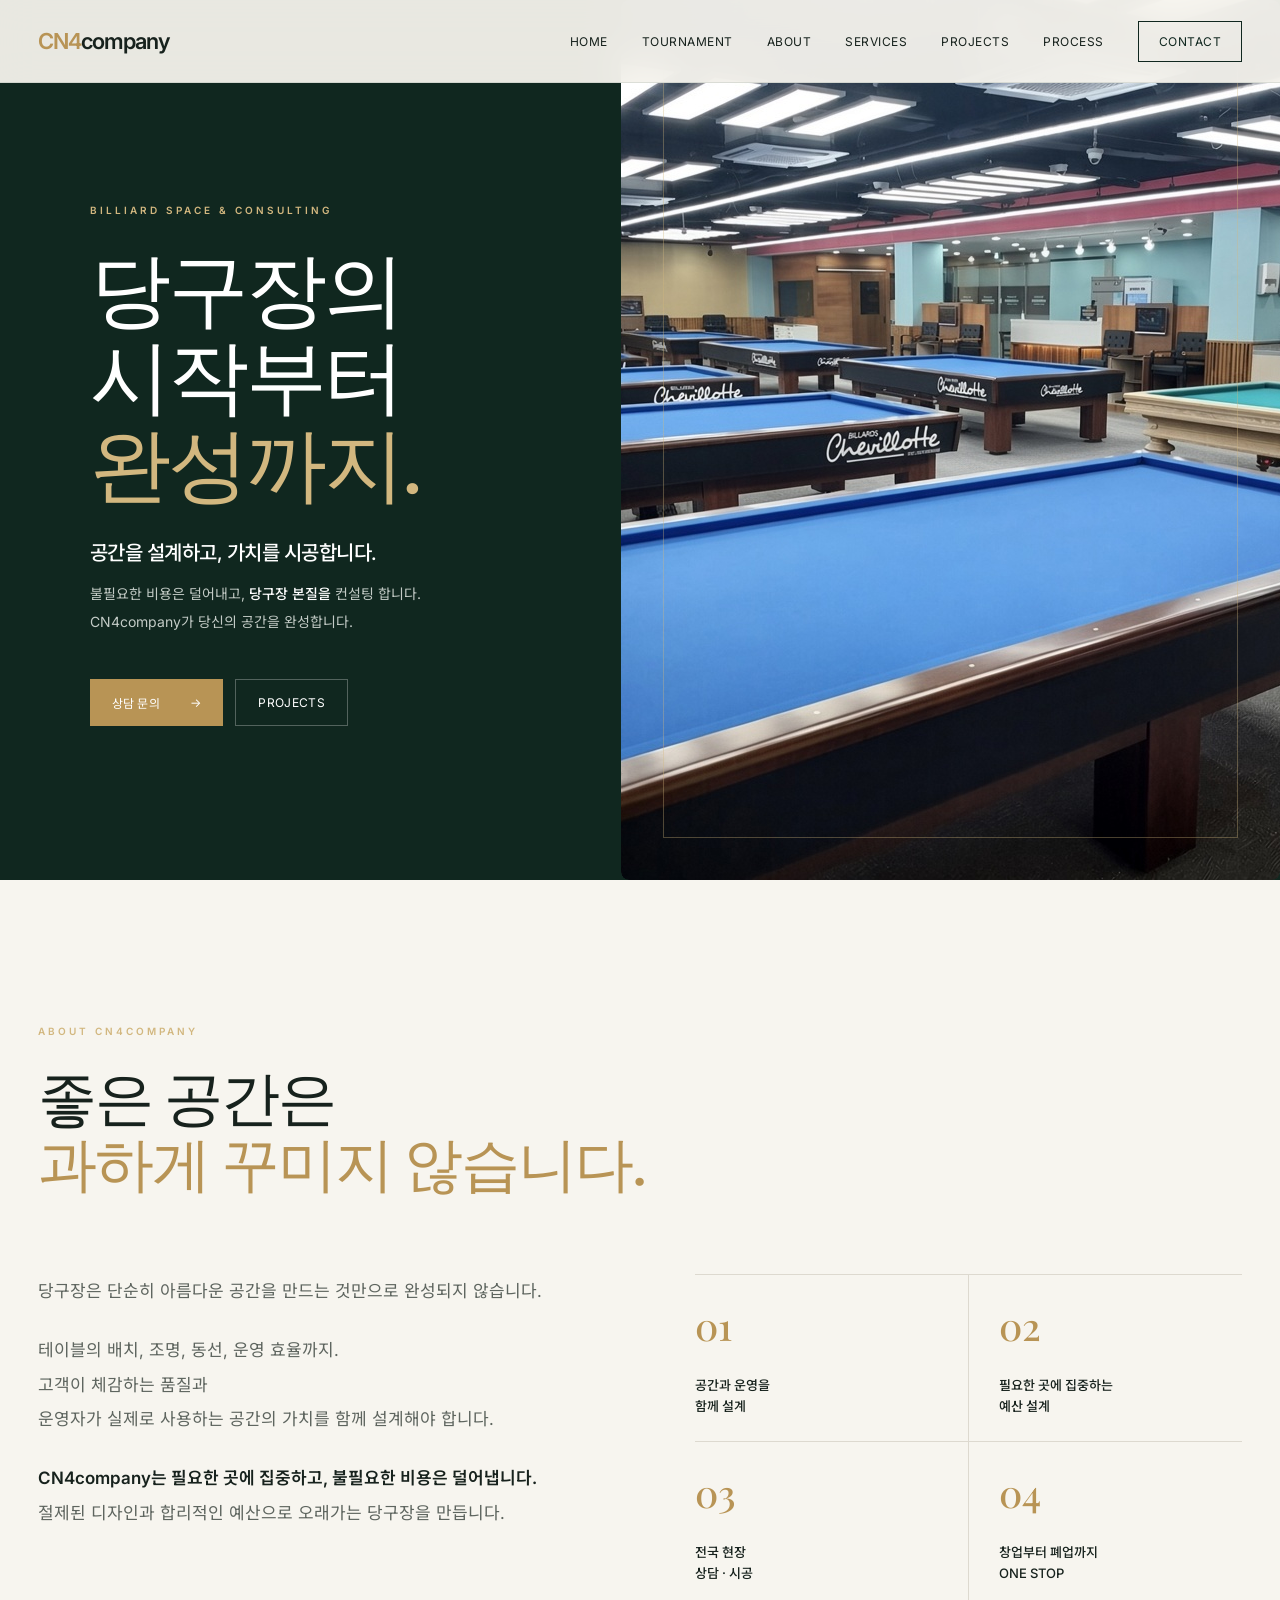
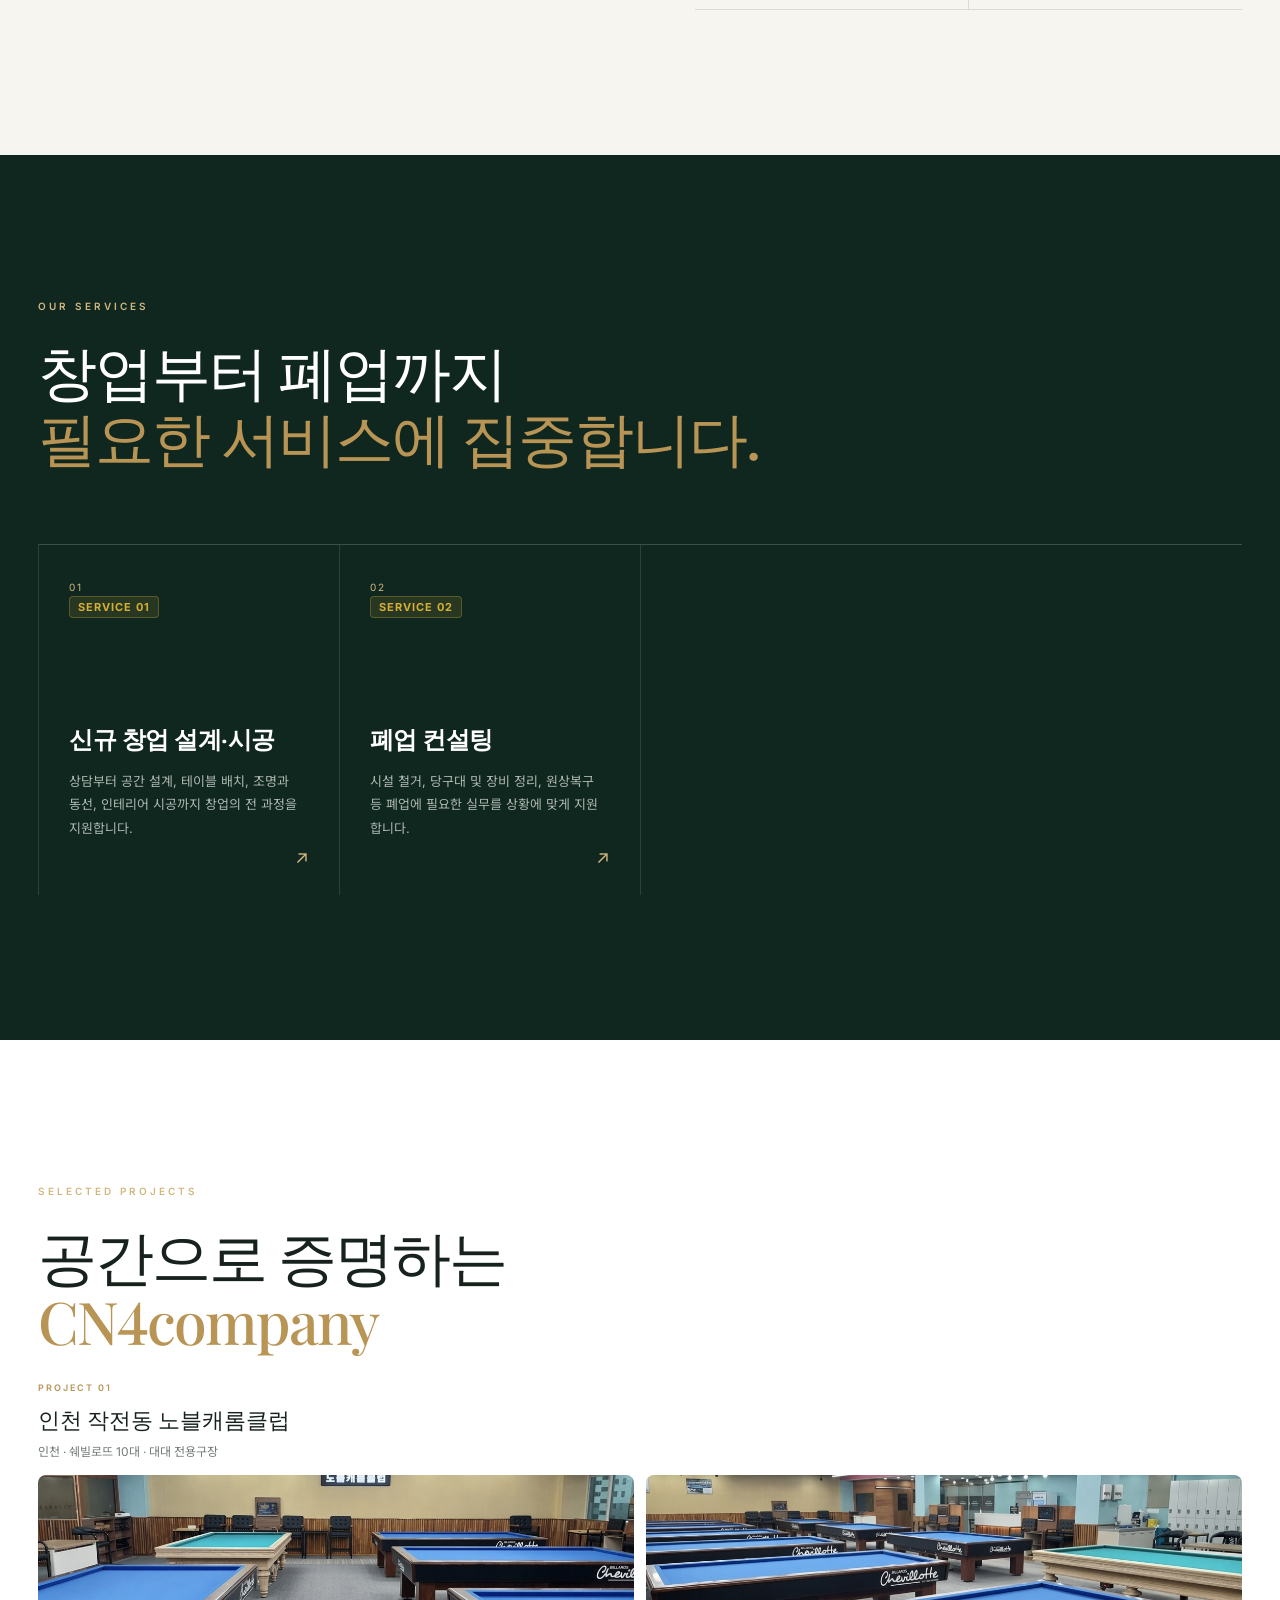
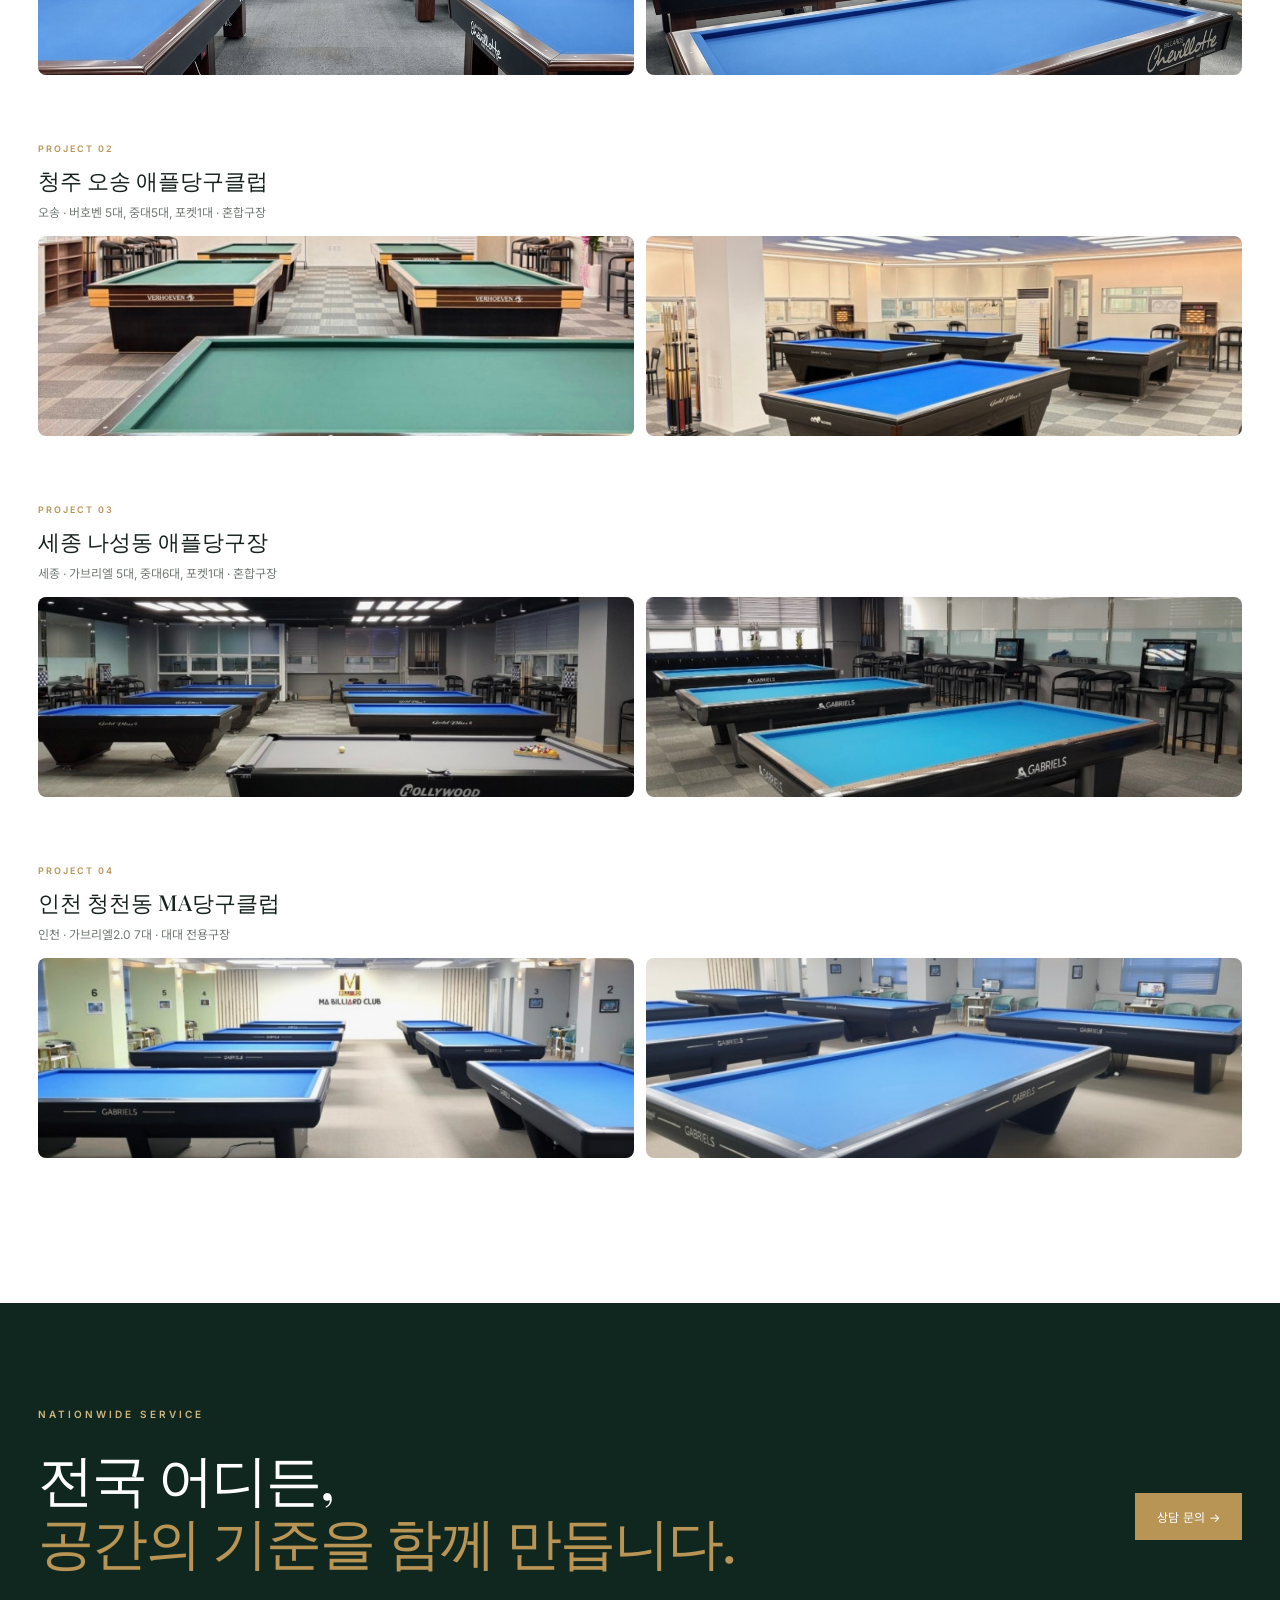
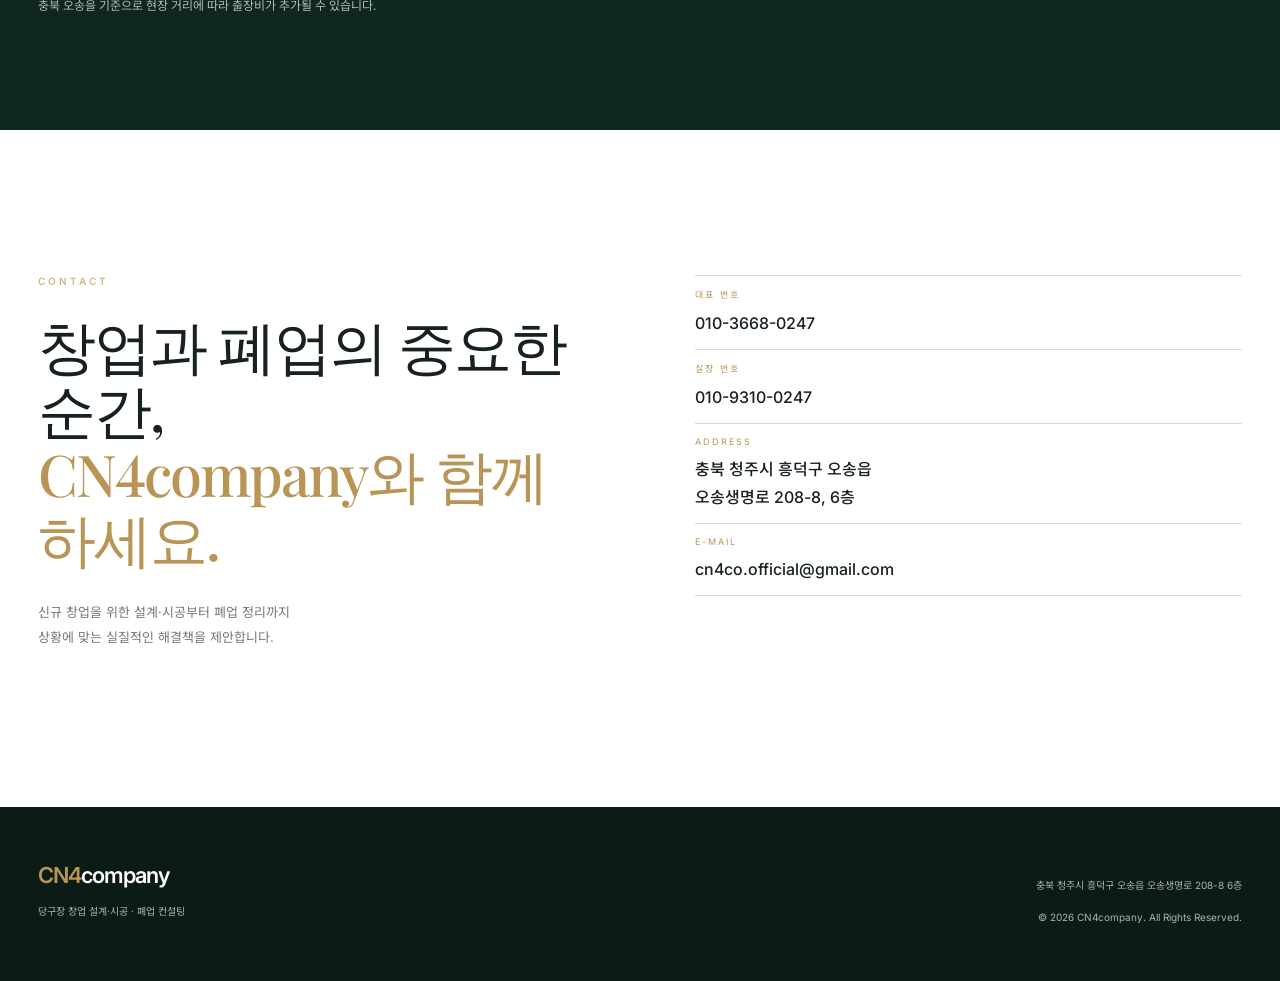
==== startup.html @ 1b679ab3 "Create startup.html" ====
<!DOCTYPE html>

<html lang="ko">
<head>
<meta charset="utf-8"/><meta content="width=device-width, initial-scale=1.0" name="viewport"/><meta content="#10271f" name="theme-color"/><title>CN4company | 당구장 창업·폐업 컨설팅</title><meta content="당구장 신규 창업 설계·시공과 폐업 정리 전문 컨설팅. CN4company의 공간 솔루션을 만나보세요." name="description"/><meta content="당구장 창업, 당구장 설계, 당구장 시공, 당구장 폐업, 당구장 인테리어, CN4company" name="keywords"/><meta content="website" property="og:type"/><meta content="CN4company | 당구장 창업·폐업 컨설팅" property="og:title"/><meta content="당구장 신규 창업 설계·시공과 폐업 지원 전문 CN4company" property="og:description"/><meta content="https://cn4company.com" property="og:url"/><link href="style.css" rel="stylesheet"/><meta content="79d1dc871df807eaf9da4f68a3aed880442866fa" name="naver-site-verification">
</meta></head><body>
<header class="header"><div class="nav-wrap"><a class="logo" href="index.html"><span>CN4</span>company</a><nav><a href="index.html">HOME</a><a href="tournament.html">TOURNAMENT</a><a href="#about">ABOUT</a><a href="#services">SERVICES</a><a href="#projects">PROJECTS</a><a href="#process">PROCESS</a><a class="nav-cta" href="#contact">CONTACT</a></nav><button aria-label="메뉴" class="menu-btn">☰</button></div></header>
<main>
<section class="hero" id="home"><div class="hero-content"><p class="eyebrow">BILLIARD SPACE &amp; CONSULTING</p><h1>당구장의<br/>시작부터<br/><strong>완성까지.</strong></h1><p class="hero-copy">공간을 설계하고, 가치를 시공합니다.</p><p class="hero-sub">불필요한 비용은 덜어내고, <b>당구장 본질을</b> 컨설팅 합니다.<br/>CN4company가 당신의 공간을 완성합니다.</p><div class="hero-actions"><a class="btn primary" href="#contact">상담 문의 <span>→</span></a><a class="btn ghost" href="#projects">PROJECTS</a></div></div><div class="hero-media"><div class="hero-media"><img alt="메인 대표 이미지" src="images/nobel2.jpg"/></div><small></small></div></section>
<section class="section about reveal-section" id="about"><div class="section-head"><p class="eyebrow">ABOUT CN4COMPANY</p><h2>좋은 공간은<br/><span>과하게 꾸미지 않습니다.</span></h2></div><div class="about-grid reveal-group"><div class="about-main"><p>당구장은 단순히 아름다운 공간을 만드는 것만으로 완성되지 않습니다.</p><p>테이블의 배치, 조명, 동선, 운영 효율까지. <br/>고객이 체감하는 품질과 <br/>운영자가 실제로 사용하는 공간의 가치를 함께 설계해야 합니다.</p><p><strong>CN4company는 필요한 곳에 집중하고, 불필요한 비용은 덜어냅니다.</strong><br/>절제된 디자인과 합리적인 예산으로 오래가는 당구장을 만듭니다.</p></div><div class="stats"><div><strong>01</strong><span>공간과 운영을<br/>함께 설계</span></div><div><strong>02</strong><span>필요한 곳에 집중하는<br/>예산 설계</span></div><div><strong>03</strong><span>전국 현장<br/>상담 · 시공</span></div><div><strong>04</strong><span>창업부터 폐업까지<br/>ONE STOP</span></div></div></div></section>
<section class="section services reveal-section" id="services"><div class="section-head"><p class="eyebrow">OUR SERVICES</p><h2>창업부터 폐업까지<br/><span>필요한 서비스에 집중합니다.</span></h2></div><div class="service-scroll-container"><div class="service-grid reveal-group"><a class="service-card reveal-item" href="#contact"><div class="card-line"></div><div class="card-head"><span class="num">01</span><span class="arrow">↗</span></div><div class="category-tag">SERVICE 01</div><h3 class="highlight-title">신규 창업 설계·시공</h3><p>상담부터 공간 설계, 테이블 배치, 조명과 동선, 인테리어 시공까지 창업의 전 과정을 지원합니다.</p></a><a class="service-card reveal-item" href="#contact"><div class="card-line"></div><div class="card-head"><span class="num">02</span><span class="arrow">↗</span></div><div class="category-tag">SERVICE 02</div><h3 class="highlight-title">폐업 컨설팅</h3><p>시설 철거, 당구대 및 장비 정리, 원상복구 등 폐업에 필요한 실무를 상황에 맞게 지원합니다.</p></a></div></div></section>
<section class="section projects reveal-section" id="projects"><div class="section-head row"><div><p class="eyebrow">SELECTED PROJECTS</p><h2>공간으로 증명하는<br/><span>CN<span class="brand-num">4</span>company</span></h2></div><p class="section-note"></p></div><div class="project-list reveal-group"><article class="project-card reveal-item"><div class="project-info"><span>PROJECT 01</span><h3>인천 작전동 노블캐롬클럽</h3><p>인천 · 쉐빌로뜨 10대 · 대대 전용구장</p></div><div class="project-gallery"><img alt="인천 작전동 노블캐롬클럽 사진 1" class="project-thumb" src="images/nobel.jpg"/><img alt="인천 작전동 노블캐롬클럽 사진 2" class="project-thumb" src="images/nobel2.jpg"/></div></article><article class="project-card reveal-item"><div class="project-info"><span>PROJECT 02</span><h3>청주 오송 애플당구클럽</h3><p>오송 · 버호벤 5대, 중대5대, 포켓1대 · 혼합구장</p></div><div class="project-gallery"><img alt="청주 오송 애플당구클럽 사진 1" class="project-thumb" src="images/apple2.jpg"/><img alt="청주 오송 애플당구클럽 사진 2" class="project-thumb" src="images/apple1.jpg"/></div></article><article class="project-card reveal-item"><div class="project-info"><span>PROJECT 03</span><h3>세종 나성동 애플당구장</h3><p>세종 · 가브리엘 5대, 중대6대, 포켓1대 · 혼합구장</p></div><div class="project-gallery"><img alt="세종 나성동 애플당구장 사진 1" class="project-thumb" src="images/apple4.jpg"/><img alt="세종 나성동 애플당구장 사진 2" class="project-thumb" src="images/apple3.jpg"/></div></article><article class="project-card reveal-item"><div class="project-info"><span>PROJECT 04</span><h3>인천 청천동 MA당구클럽</h3><p>인천 · 가브리엘2.0 7대 · 대대 전용구장</p></div><div class="project-gallery"><img alt="인천 청천동 MA당구클럽 사진 1" class="project-thumb" src="images/ma1.jpg"/><img alt="인천 청천동 MA당구클럽 사진 2" class="project-thumb" src="images/ma2.jpg"/></div></article></div></section><section class="banner reveal-section"><div><p class="eyebrow">NATIONWIDE SERVICE</p><h2>전국 어디든,<br/><span>공간의 기준을 함께 만듭니다.</span></h2><p>충북 오송을 기준으로 현장 거리에 따라 출장비가 추가될 수 있습니다.</p></div><a class="btn primary" href="#contact">상담 문의 →</a></section><section class="section contact reveal-section" id="contact"><div class="contact-copy"><p class="eyebrow">CONTACT</p><h2>창업과 폐업의 중요한 순간,<br/><span>CN4company와 함께하세요.</span></h2><p>신규 창업을 위한 설계·시공부터 폐업 정리까지<br/>상황에 맞는 실질적인 해결책을 제안합니다.</p></div><div class="contact-box"><a class="contact-item" href="tel:01036680247"><small>대표 번호</small><strong>010-3668-0247</strong></a><a class="contact-item" href="tel:01093100247"><small>실장 번호</small><strong>010-9310-0247</strong></a><div class="contact-item" onclick="copyToClipboard('충북 청주시 흥덕구 오송읍 오송생명로 208-8, 6층', '주소가 복사되었습니다.')"><small>ADDRESS</small><strong>충북 청주시 흥덕구 오송읍<br/>오송생명로 208-8, 6층</strong></div><div class="contact-item" onclick="copyToClipboard('cn4co.official@gmail.com', '이메일 주소가 복사되었습니다.')"><small>E-MAIL</small><strong>cn4co.official@gmail.com</strong></div></div><div class="copy-toast" id="copy-toast"></div></section></main>
<footer><div class="footer-inner"><div><a class="logo" href="index.html"><span>CN4</span>company</a><p>당구장 창업 설계·시공 · 폐업 컨설팅</p></div><div class="footer-right"><p>충북 청주시 흥덕구 오송읍 오송생명로 208-8 6층</p><p>© 2026 CN4company. All Rights Reserved.</p></div></div></footer>
<script src="script.js"></script>
</body>
</html>
---- style.css ----
@import url('https://fonts.googleapis.com/css2?family=Inter:wght@400;500;600&family=Noto+Sans+KR:wght@400;500;600;700&family=Playfair+Display:wght@500;600&display=swap');
:root{--green:#10271f;--green2:#18352b;--gold:#b89455;--gold2:#d2b77f;--cream:#f7f5ef;--white:#fff;--ink:#17221d;--muted:#737a75;--line:#ddd9cf}
*{box-sizing:border-box}html{scroll-behavior:smooth}body{margin:0;background:var(--cream);color:var(--ink);font-family:Inter,'Noto Sans KR',sans-serif;font-weight:400}a{text-decoration:none;color:inherit}.header{position:fixed;top:0;left:0;right:0;z-index:20;background:rgba(247,245,239,.94);backdrop-filter:blur(18px);border-bottom:1px solid rgba(16,39,31,.1)}.nav-wrap{max-width:1320px;margin:auto;height:82px;padding:0 38px;display:flex;align-items:center;justify-content:space-between}.logo{font-size:22px;font-weight:600;letter-spacing:-1px}.logo span{color:var(--gold)}nav{display:flex;align-items:center;gap:34px;font-size:12px;letter-spacing:.5px}nav a{transition:.25s}nav a:hover{color:var(--gold)}.nav-cta{border:1px solid var(--green);padding:12px 20px!important;color:var(--green)}.menu-btn{display:none;background:none;border:0;font-size:23px;color:var(--green)}
.hero{min-height:880px;background:var(--green);color:#fff;display:grid;grid-template-columns:1fr 1.06fr;overflow:hidden}.hero-content{order:1;display:flex;flex-direction:column;justify-content:center;padding:150px 7vw 100px}.eyebrow{font-size:10px;letter-spacing:3px;font-weight:600;color:var(--gold2);margin:0 0 25px}.hero h1{font-family:'Playfair Display',serif;font-weight:500;font-size:clamp(55px,6.3vw,94px);line-height:1.08;letter-spacing:-3px;margin:0}.hero h1 strong{color:var(--gold2);font-weight:500}.hero-copy{font-size:20px;margin:34px 0 14px;font-weight:500;letter-spacing:-.5px}.hero-sub{font-size:14px;line-height:2;color:#c3cbc6;margin:0}.hero-sub b{color:#fff;font-weight:500}.hero-actions{display:flex;gap:12px;margin-top:43px}.btn{display:inline-flex;align-items:center;justify-content:center;gap:30px;padding:15px 22px;font-size:12px;letter-spacing:.3px;transition:.25s}.btn.primary{background:var(--gold);color:#fff}.btn.primary:hover{background:var(--gold2);transform:translateY(-2px)}.btn.ghost{border:1px solid rgba(255,255,255,.28);color:#fff}.btn.ghost:hover{border-color:var(--gold2);color:var(--gold2)}.hero-media{order:2;min-height:880px;background:var(--green2);display:flex;align-items:center;justify-content:center;position:relative}.hero-media:after{content:'';position:absolute;inset:42px;border:1px solid rgba(210,183,127,.35)}.media-placeholder{width:100%;height:100%;display:flex;flex-direction:column;align-items:center;justify-content:center;color:#9eaaA3;letter-spacing:4px;position:relative;z-index:1}.media-placeholder span{font-size:11px}.media-placeholder small{margin-top:13px;letter-spacing:0;font-size:11px;color:#79857e}
.section{max-width:1320px;margin:auto;padding:145px 38px}.section-head h2{font-family:'Playfair Display',serif;font-weight:500;font-size:clamp(40px,4.6vw,68px);line-height:1.12;letter-spacing:-2px;margin:0}.section-head h2 span,.contact h2 span,.banner h2 span{color:var(--gold)}.about{background:var(--cream)}.about-grid{display:grid;grid-template-columns:1fr 1fr;gap:110px;margin-top:80px}.about-main{font-size:17px;line-height:2.05;color:#5e655f;max-width:620px}.about-main p{margin:0 0 24px}.about-main strong{color:var(--ink);font-weight:600}.stats{display:grid;grid-template-columns:1fr 1fr;border-top:1px solid var(--line)}.stats div{min-height:160px;padding:25px 25px 25px 0;border-bottom:1px solid var(--line)}.stats div:nth-child(odd){border-right:1px solid var(--line);padding-right:30px}.stats div:nth-child(even){padding-left:30px}.stats strong{font-family:'Playfair Display',serif;font-size:38px;font-weight:500;color:var(--gold)}.stats span{display:block;margin-top:24px;font-size:13px;line-height:1.6;font-weight:500}
.services{max-width:none;background:var(--green);color:#fff;padding-left:max(38px,calc((100vw - 1244px)/2));padding-right:max(38px,calc((100vw - 1244px)/2))}.services .section-head h2{color:#fff}.service-grid{display:grid;grid-template-columns:repeat(4,1fr);margin-top:75px;border-top:1px solid rgba(255,255,255,.18);border-left:1px solid rgba(255,255,255,.12)}.service-card{min-height:350px;background:var(--green);padding:30px;border-right:1px solid rgba(255,255,255,.12);position:relative;transition:.3s}.service-card:hover{background:var(--green2)}.service-card.featured{background:var(--gold)}.service-card.featured:hover{background:var(--gold2)}.service-card .num{font-size:10px;letter-spacing:2px;color:var(--gold2)}.featured .num{color:#fff}.service-card h3{font-family:'Playfair Display',serif;font-size:27px;font-weight:500;margin:92px 0 18px;letter-spacing:-.5px}.service-card p{color:#adb8b1;line-height:1.8;font-size:13px;max-width:230px}.featured p{color:#fff}.arrow{position:absolute;bottom:28px;right:30px;font-size:18px;color:var(--gold2)}.featured .arrow{color:#fff}
.projects{background:#fff}.row{display:flex;justify-content:space-between;align-items:flex-end}.section-note{color:var(--muted);line-height:1.8;font-size:12px;text-align:right}.project-grid{display:grid;grid-template-columns:repeat(2,1fr);gap:70px 28px;margin-top:70px}.project:nth-child(1){grid-column:span 2}.project-img{height:390px;background:#e9e6de;display:flex;align-items:center;justify-content:center;color:#9b9c96;overflow:hidden}.project:nth-child(1) .project-img{height:590px}.placeholder{position:relative}.placeholder:after{content:'';position:absolute;inset:24px;border:1px solid rgba(16,39,31,.15)}.placeholder span{font-size:10px;letter-spacing:3px;z-index:1}.project-info{padding-top:21px}.project-info>span{font-size:9px;letter-spacing:2px;color:var(--gold);font-weight:600}.project-info h3{margin:9px 0 6px;font-family:'Playfair Display',serif;font-weight:500;font-size:22px}.project-info p{margin:0;color:var(--muted);font-size:12px}
.process{max-width:none;background:var(--cream);padding-left:max(38px,calc((100vw - 1244px)/2));padding-right:max(38px,calc((100vw - 1244px)/2))}.process-list{display:grid;grid-template-columns:repeat(5,1fr);margin-top:75px;border-top:1px solid var(--line)}.process-list div{padding:28px 22px 20px 0;border-right:1px solid var(--line);min-height:205px}.process-list div:not(:first-child){padding-left:22px}.process-list div:last-child{border-right:0}.process-list b{color:var(--gold);font-size:10px;letter-spacing:2px}.process-list h3{font-family:'Playfair Display',serif;font-weight:500;font-size:23px;margin:50px 0 10px}.process-list p{color:var(--muted);font-size:12px;line-height:1.7;margin:0}
.banner{background:var(--green);color:#fff;padding:105px max(38px,calc((100vw - 1244px)/2));display:flex;align-items:center;justify-content:space-between;gap:50px}.banner h2{font-family:'Playfair Display',serif;font-weight:500;font-size:clamp(38px,4.4vw,62px);line-height:1.12;letter-spacing:-2px;margin:0}.banner p:not(.eyebrow){color:#aebbb3;font-size:12px;margin-top:25px}.contact{display:grid;grid-template-columns:1fr 1fr;gap:110px;background:#fff}.contact h2{font-family:'Playfair Display',serif;font-weight:500;font-size:clamp(40px,4.5vw,65px);line-height:1.12;letter-spacing:-2px;margin:0}.contact-copy>p:last-child{color:var(--muted);font-size:13px;line-height:1.9;margin-top:30px}.contact-box{border-top:1px solid var(--line)}.contact-box>a,.contact-box>div{display:block;padding:23px 0;border-bottom:1px solid var(--line)}.contact-box small{display:block;color:var(--gold);font-size:9px;letter-spacing:2px;margin-bottom:9px}.contact-box strong{font-size:16px;font-weight:500;line-height:1.7}.contact-box a:hover strong{color:var(--gold)}footer{background:#0b1b15;color:#aab5af}.footer-inner{max-width:1320px;margin:auto;padding:55px 38px;display:flex;justify-content:space-between;gap:40px}.footer-inner .logo{color:#fff}.footer-inner p{font-size:10px;line-height:1.8;margin:14px 0 0}.footer-right{text-align:right}
.reveal-section,.reveal-item{opacity:0;transform:translateY(28px);transition:opacity .8s ease,transform .8s ease}.reveal-section.is-visible,.reveal-item.is-visible{opacity:1;transform:none}.reveal-group .reveal-item:nth-child(2){transition-delay:.08s}.reveal-group .reveal-item:nth-child(3){transition-delay:.16s}.reveal-group .reveal-item:nth-child(4){transition-delay:.24s}.reveal-group .reveal-item:nth-child(5){transition-delay:.32s}
@media(max-width:900px){.nav-wrap{height:72px;padding:0 22px}nav{display:none}.menu-btn{display:block}.hero{grid-template-columns:1fr;min-height:auto}.hero-content{padding:145px 28px 80px}.hero-media{min-height:430px}.hero-media:after{inset:22px}.about-grid,.contact{grid-template-columns:1fr;gap:65px}.service-grid{grid-template-columns:1fr 1fr}.project-grid{grid-template-columns:1fr;gap:55px}.project:nth-child(1){grid-column:auto}.project:nth-child(1) .project-img{height:420px}.project-img{height:300px}.process-list{grid-template-columns:1fr}.process-list div{border-right:0;border-bottom:1px solid var(--line);min-height:auto;padding:28px 0!important}.process-list h3{margin:22px 0 8px}.banner{display:block}.banner .btn{margin-top:35px}.footer-inner{display:block}.footer-right{text-align:left;margin-top:30px}}
@media(max-width:560px){.section{padding:105px 22px}.hero-content{padding-left:22px;padding-right:22px}.hero h1{font-size:50px;letter-spacing:-2px}.hero-copy{font-size:17px}.hero-actions{flex-direction:column;align-items:stretch}.service-grid{grid-template-columns:1fr}.service-card{min-height:290px}.service-card h3{margin-top:65px}.row{display:block}.section-note{text-align:left;margin-top:22px}.stats{grid-template-columns:1fr}.stats div:nth-child(odd){border-right:0;padding-right:0}.stats div:nth-child(even){padding-left:0}.banner{padding:85px 22px}.contact{gap:50px}.footer-inner{padding:45px 22px}}
/* 프로젝트 이미지 박스 스타일 설정 */
.project-img {
  width: 100%;
  height: 320px;
  overflow: hidden;
  border-radius: 4px;
}

.project-img img {
  width: 100%;
  height: 100%;
  object-fit: cover;
  object-position: center;
}
/* 메인 히어로 영역 이미지 틀 및 사진 크기 맞춤 */
.hero-media,
.media-placeholder {
  width: 100%;
  height: 100%;
  min-height: 400px; /* 원하시는 높이로 조절 가능 */
  overflow: hidden;
  border-radius: 8px;
  position: relative;
}

.hero-media img,
.media-placeholder img {
  width: 100%;
  height: 100%;
  object-fit: cover; /* 영역에 맞게 사진이 비율 유지하며 꽉 채워짐 */
  object-position: center; /* 사진의 중앙 기준 */
  display: block;
}
/* CN4company 부분의 숫자 4를 대문자 높이로 변경 */
.brand-num,
[class*="hero"] h1,
[class*="hero"] h2,
h2, h3 {
  font-variant-numeric: lining-nums !important;
  -moz-font-feature-settings: "lnum" 1 !important;
  -webkit-font-feature-settings: "lnum" 1 !important;
  font-feature-settings: "lnum" 1 !important;
}
/* 카테고리 소제목 태그 (강조 포인트 1) */
.category-tag {
  display: inline-block;
  font-size: 11px;
  font-weight: 700;
  color: #d4af37;
  background: rgba(212, 175, 55, 0.12);
  border: 1px solid rgba(212, 175, 55, 0.3);
  padding: 3px 8px;
  border-radius: 4px;
  letter-spacing: 1px;
  margin-bottom: 12px;
  width: fit-content;
}

/* 카테고리 메인 제목 (강조 포인트 2) */
.service-card h3.highlight-title {
  font-size: 24px;
  font-weight: 700;
  color: #ffffff;
  margin-bottom: 14px;
  letter-spacing: -0.5px;
  transition: color 0.3s ease;
}

/* 마우스 올렸을 때 카테고리 제목 골드 빛 그래디언트 및 강조 */
.service-card:hover h3.highlight-title {
  color: #f3e5ab;
  text-shadow: 0 0 10px rgba(212, 175, 55, 0.4);
}

.service-card:hover .category-tag {
  background: #d4af37;
  color: #0b1a14;
}
/* 클릭 가능함을 보여주는 마우스 커서 및 가상 스티일 */
.contact-box .contact-item {
  cursor: pointer;
  transition: opacity 0.2s ease;
  padding: 12px 0;
}

.contact-box .contact-item:hover {
  opacity: 0.75;
}

/* 복사 완료 토스트 알림 메시지 스타일 */
.copy-toast {
  visibility: hidden;
  min-width: 220px;
  background-color: rgba(11, 26, 20, 0.9);
  color: #c5a059;
  text-align: center;
  border: 1px solid #c5a059;
  border-radius: 20px;
  padding: 12px 20px;
  position: fixed;
  z-index: 9999;
  left: 50%;
  bottom: 30px;
  transform: translateX(-50%);
  font-size: 14px;
  font-weight: 600;
  opacity: 0;
  transition: opacity 0.3s ease, visibility 0.3s ease;
}

.copy-toast.show {
  visibility: visible;
  opacity: 1;
}
/* 태블릿 및 모바일용 레이아웃 조정 (가로 너비 768px 이하) */
@media (max-width: 768px) {
  /* 모바일 전용 스타일 작성 위치 */
}
/* ==========================================
   모바일 최적화 스타일 (화면 너비 768px 이하)
   ========================================== */
@media (max-width: 768px) {
  
  /* 1. 전체 컨테이너 여백 및 패딩 줄이기 */
  .section {
    padding: 50px 20px !important; /* 모바일 화면에 맞게 여백 축소 */
  }

  /* 2. PC용 가로 배치(그리드)를 세로 1열로 변경 */
  .about-grid,
  .service-grid,
  .project-grid {
    grid-template-columns: 1fr !important; /* 세로로 1개씩 쌓이도록 설정 */
    gap: 24px !important;
  }

  /* 3. 모바일 제목 및 본문 폰트 크기 조정 */
  h1 {
    font-size: 32px !important;
    line-height: 1.3 !important;
  }
  
  h2 {
    font-size: 26px !important;
    line-height: 1.35 !important;
  }

  p {
    font-size: 15px !important;
  }

  /* 4. Contact(연락처) 박스 세로 정렬 및 터치 영역 확보 */
  .contact-box {
    grid-template-columns: 1fr !important;
  }

  .contact-item {
    padding: 16px !important; /* 손가락으로 누르기 쉽게 클릭 영역 확장 */
  }

  /* 5. 이미지 비율 유지 및 화면 맞춰 자동 줄어듬 */
  img {
    max-width: 100% !important;
    height: auto !important;
  }
}
a.service-card {
  text-decoration: none;
  color: inherit;
  display: block;
  cursor: pointer;
}
/* 프로젝트 카드 및 2장 사진 갤러리 레이아웃 */
.project-list {
  display: flex;
  flex-direction: column;
  gap: 40px;
}

.project-card {
  display: flex;
  flex-direction: column;
  gap: 16px;
}

.project-gallery {
  display: grid;
  grid-template-columns: repeat(2, 1fr);
  gap: 12px;
}

.project-gallery img {
  width: 100%;
  height: 200px;
  object-fit: cover;
  border-radius: 8px;
}

/* 모바일 전용 높이 조절 */
@media (max-width: 768px) {
  .project-gallery img {
    height: 140px;
  }
}
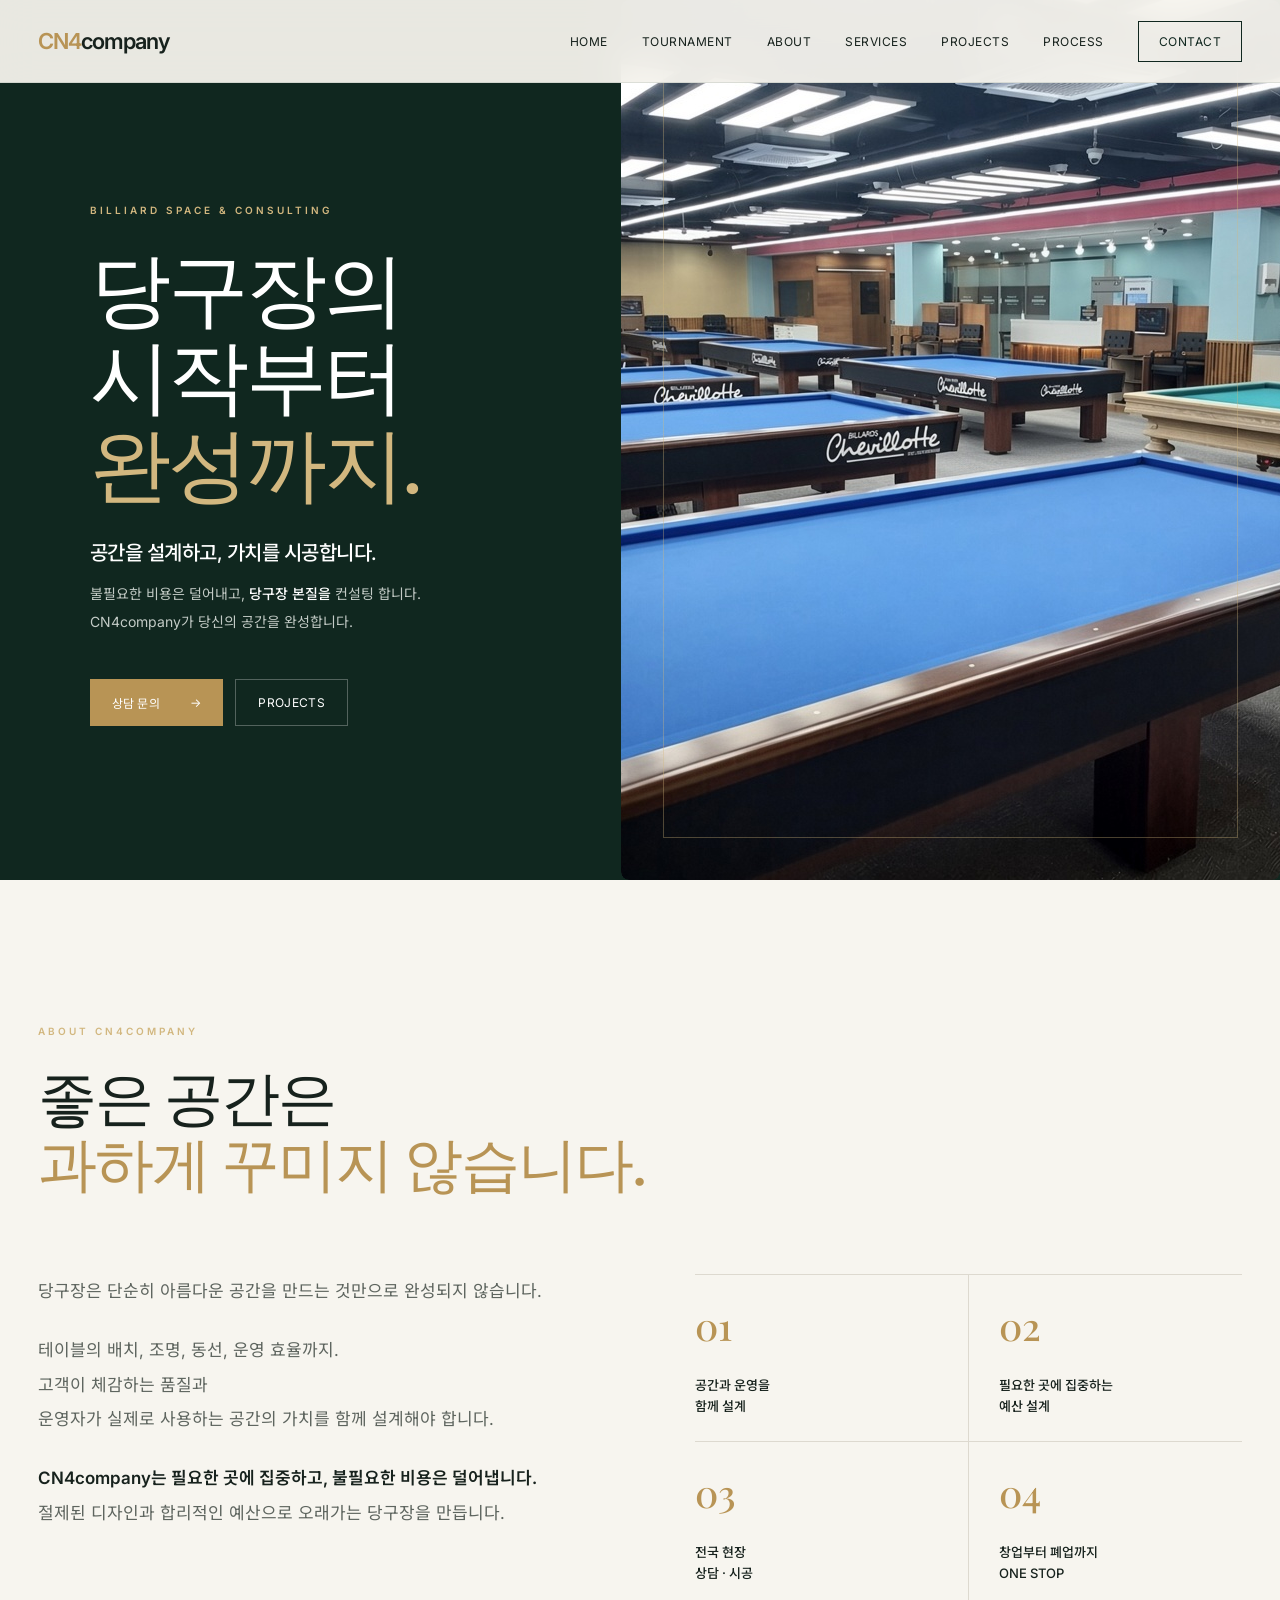
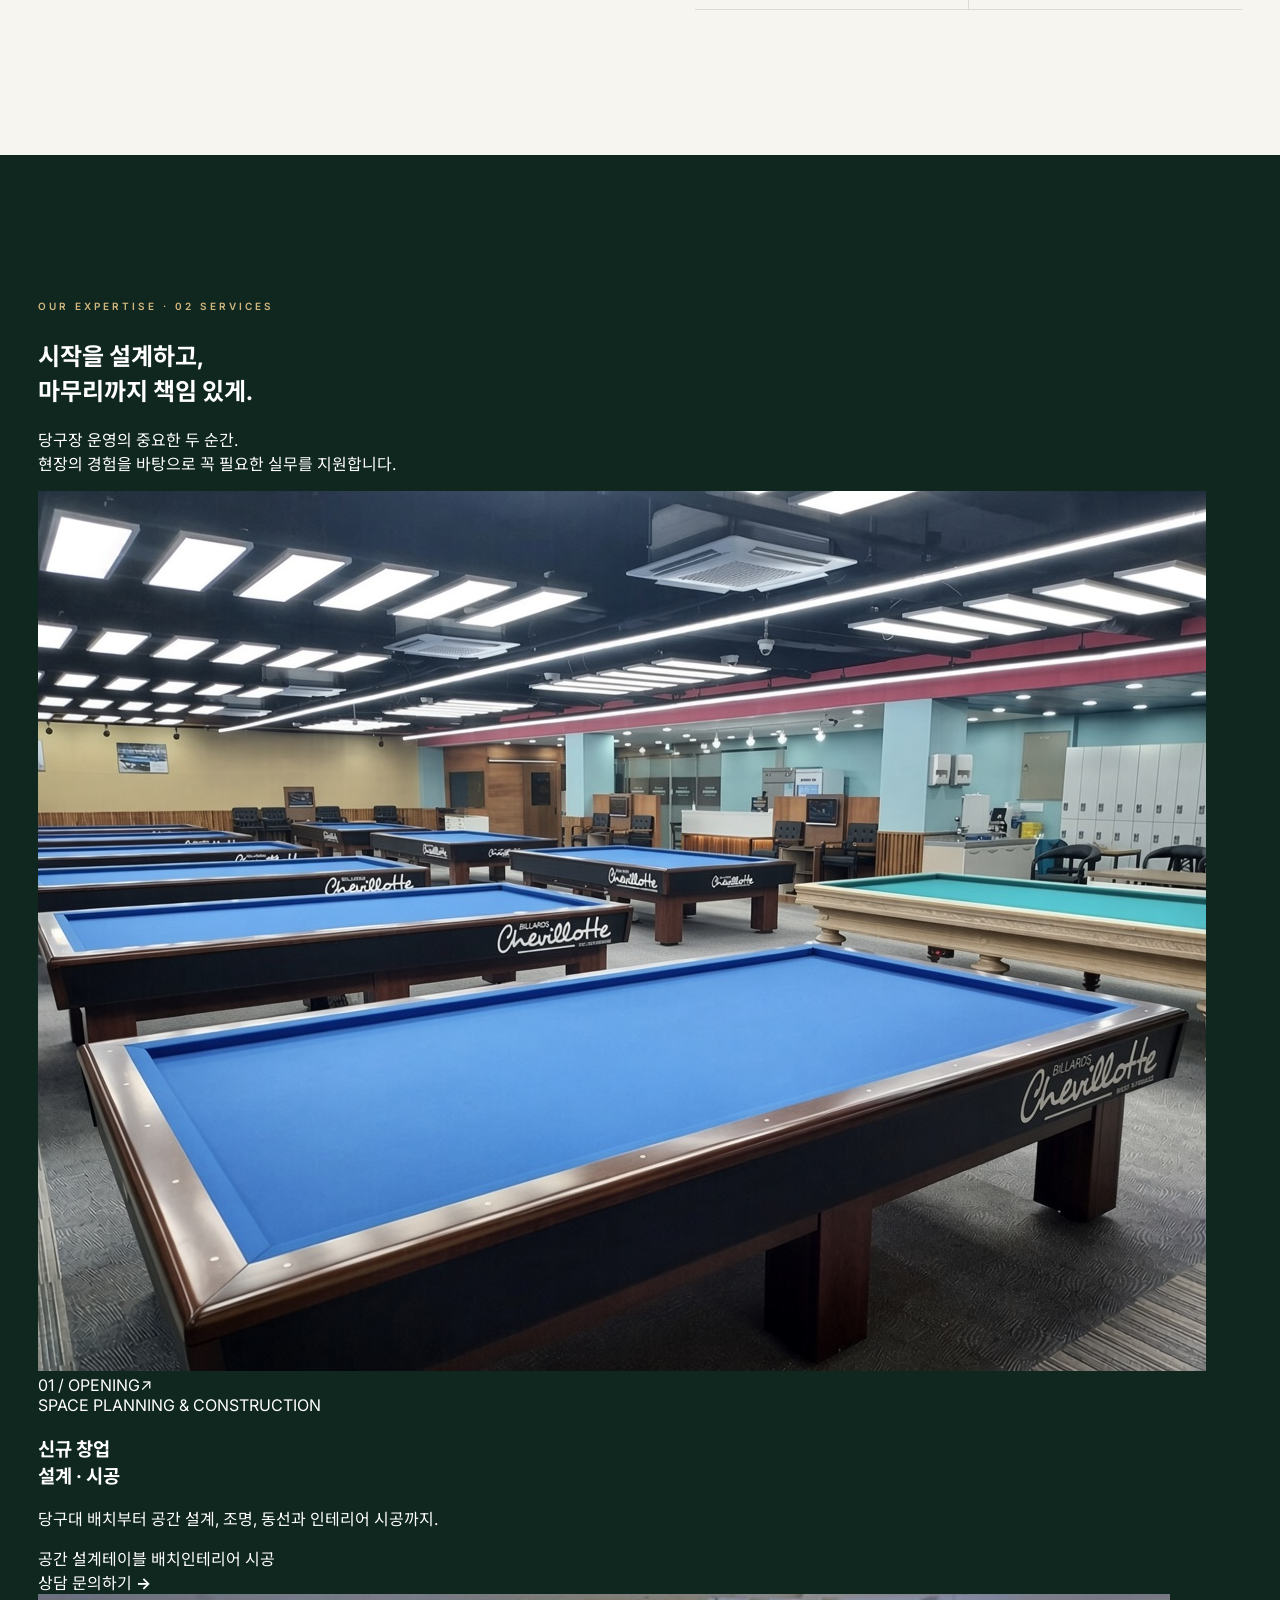
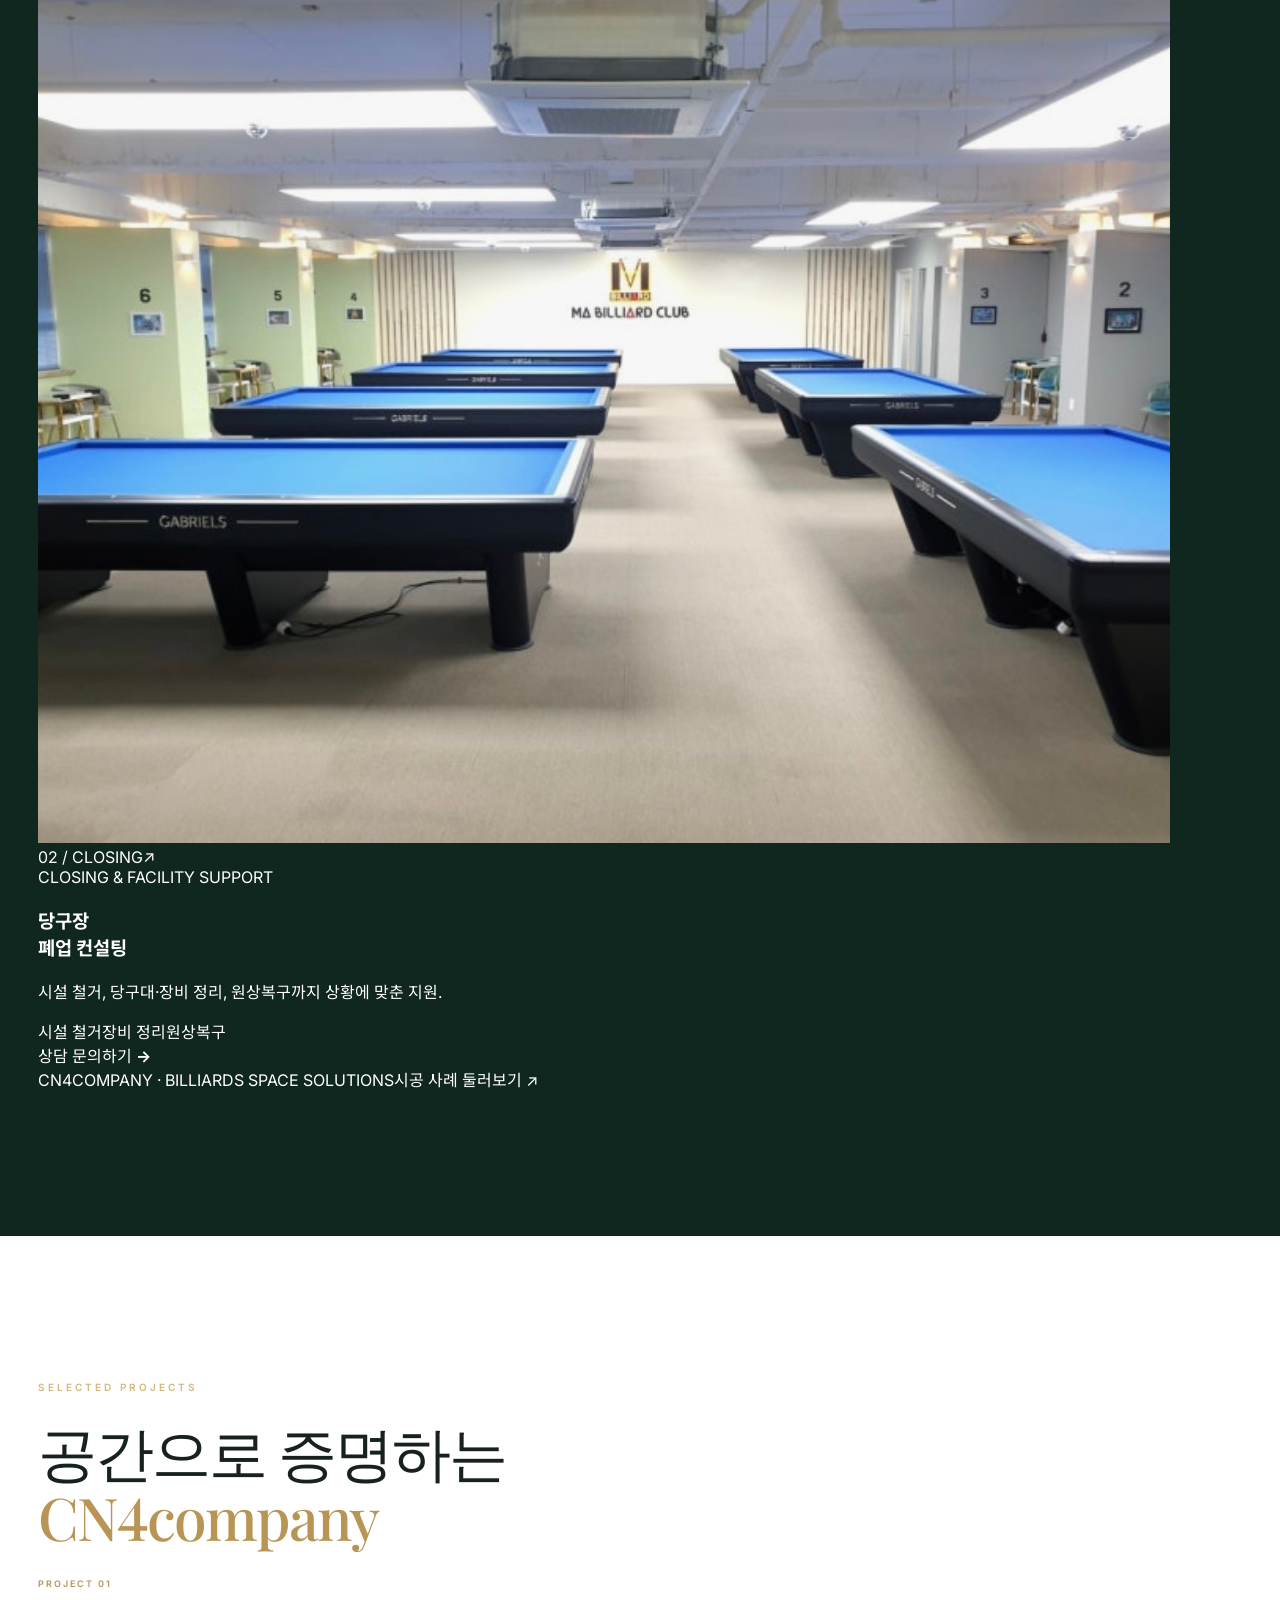
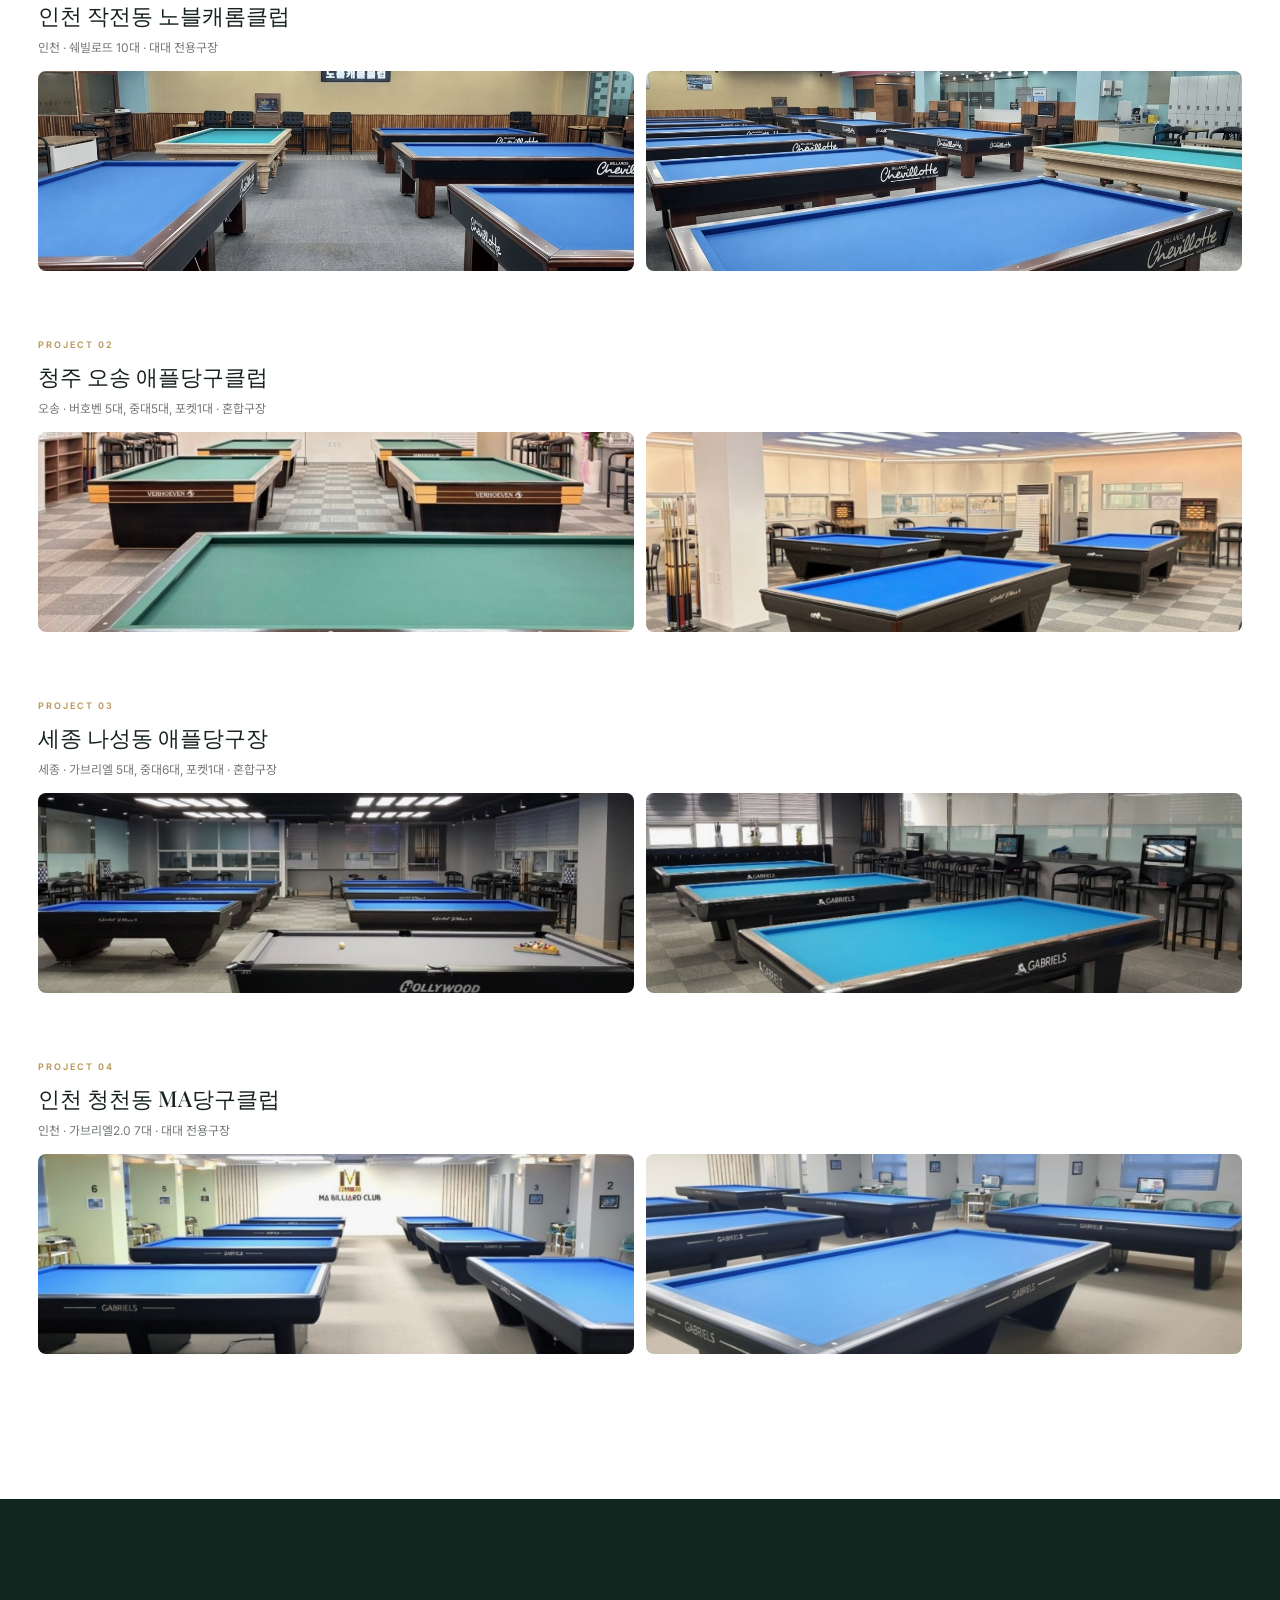
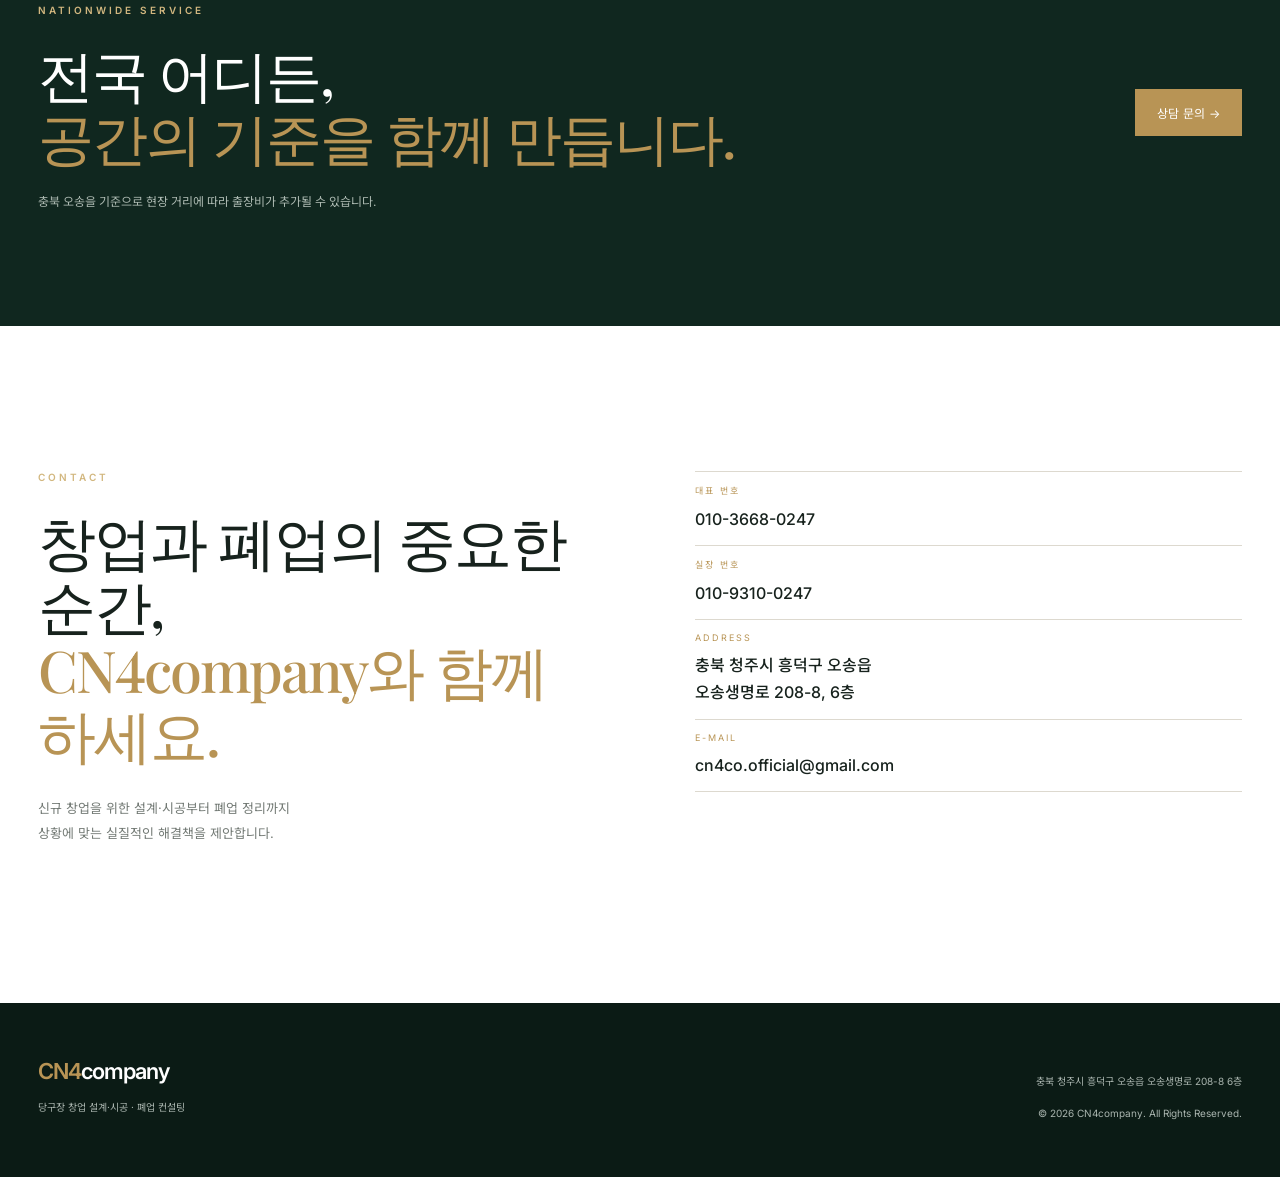
==== commit 4a6eca77: "Update startup.html" ====
--- a/startup.html
+++ b/startup.html
@@ -2,13 +2,30 @@
 
 <html lang="ko">
 <head>
-<meta charset="utf-8"/><meta content="width=device-width, initial-scale=1.0" name="viewport"/><meta content="#10271f" name="theme-color"/><title>CN4company | 당구장 창업·폐업 컨설팅</title><meta content="당구장 신규 창업 설계·시공과 폐업 정리 전문 컨설팅. CN4company의 공간 솔루션을 만나보세요." name="description"/><meta content="당구장 창업, 당구장 설계, 당구장 시공, 당구장 폐업, 당구장 인테리어, CN4company" name="keywords"/><meta content="website" property="og:type"/><meta content="CN4company | 당구장 창업·폐업 컨설팅" property="og:title"/><meta content="당구장 신규 창업 설계·시공과 폐업 지원 전문 CN4company" property="og:description"/><meta content="https://cn4company.com" property="og:url"/><link href="style.css" rel="stylesheet"/><meta content="79d1dc871df807eaf9da4f68a3aed880442866fa" name="naver-site-verification">
+<meta charset="utf-8"/><meta content="width=device-width, initial-scale=1.0" name="viewport"/><meta content="#10271f" name="theme-color"/><title>CN4company | 당구장 창업·폐업 컨설팅</title><meta content="당구장 신규 창업 설계·시공과 폐업 정리 전문 컨설팅. CN4company의 공간 솔루션을 만나보세요." name="description"/><meta content="당구장 창업, 당구장 설계, 당구장 시공, 당구장 폐업, 당구장 인테리어, CN4company" name="keywords"/><meta content="website" property="og:type"/><meta content="CN4company | 당구장 창업·폐업 컨설팅" property="og:title"/><meta content="당구장 신규 창업 설계·시공과 폐업 지원 전문 CN4company" property="og:description"/><meta content="https://cn4company.com" property="og:url"/><link href="style.css" rel="stylesheet"/><link href="expansion.css" rel="stylesheet"/><meta content="79d1dc871df807eaf9da4f68a3aed880442866fa" name="naver-site-verification">
 </meta></head><body>
 <header class="header"><div class="nav-wrap"><a class="logo" href="index.html"><span>CN4</span>company</a><nav><a href="index.html">HOME</a><a href="tournament.html">TOURNAMENT</a><a href="#about">ABOUT</a><a href="#services">SERVICES</a><a href="#projects">PROJECTS</a><a href="#process">PROCESS</a><a class="nav-cta" href="#contact">CONTACT</a></nav><button aria-label="메뉴" class="menu-btn">☰</button></div></header>
 <main>
 <section class="hero" id="home"><div class="hero-content"><p class="eyebrow">BILLIARD SPACE &amp; CONSULTING</p><h1>당구장의<br/>시작부터<br/><strong>완성까지.</strong></h1><p class="hero-copy">공간을 설계하고, 가치를 시공합니다.</p><p class="hero-sub">불필요한 비용은 덜어내고, <b>당구장 본질을</b> 컨설팅 합니다.<br/>CN4company가 당신의 공간을 완성합니다.</p><div class="hero-actions"><a class="btn primary" href="#contact">상담 문의 <span>→</span></a><a class="btn ghost" href="#projects">PROJECTS</a></div></div><div class="hero-media"><div class="hero-media"><img alt="메인 대표 이미지" src="images/nobel2.jpg"/></div><small></small></div></section>
 <section class="section about reveal-section" id="about"><div class="section-head"><p class="eyebrow">ABOUT CN4COMPANY</p><h2>좋은 공간은<br/><span>과하게 꾸미지 않습니다.</span></h2></div><div class="about-grid reveal-group"><div class="about-main"><p>당구장은 단순히 아름다운 공간을 만드는 것만으로 완성되지 않습니다.</p><p>테이블의 배치, 조명, 동선, 운영 효율까지. <br/>고객이 체감하는 품질과 <br/>운영자가 실제로 사용하는 공간의 가치를 함께 설계해야 합니다.</p><p><strong>CN4company는 필요한 곳에 집중하고, 불필요한 비용은 덜어냅니다.</strong><br/>절제된 디자인과 합리적인 예산으로 오래가는 당구장을 만듭니다.</p></div><div class="stats"><div><strong>01</strong><span>공간과 운영을<br/>함께 설계</span></div><div><strong>02</strong><span>필요한 곳에 집중하는<br/>예산 설계</span></div><div><strong>03</strong><span>전국 현장<br/>상담 · 시공</span></div><div><strong>04</strong><span>창업부터 폐업까지<br/>ONE STOP</span></div></div></div></section>
-<section class="section services reveal-section" id="services"><div class="section-head"><p class="eyebrow">OUR SERVICES</p><h2>창업부터 폐업까지<br/><span>필요한 서비스에 집중합니다.</span></h2></div><div class="service-scroll-container"><div class="service-grid reveal-group"><a class="service-card reveal-item" href="#contact"><div class="card-line"></div><div class="card-head"><span class="num">01</span><span class="arrow">↗</span></div><div class="category-tag">SERVICE 01</div><h3 class="highlight-title">신규 창업 설계·시공</h3><p>상담부터 공간 설계, 테이블 배치, 조명과 동선, 인테리어 시공까지 창업의 전 과정을 지원합니다.</p></a><a class="service-card reveal-item" href="#contact"><div class="card-line"></div><div class="card-head"><span class="num">02</span><span class="arrow">↗</span></div><div class="category-tag">SERVICE 02</div><h3 class="highlight-title">폐업 컨설팅</h3><p>시설 철거, 당구대 및 장비 정리, 원상복구 등 폐업에 필요한 실무를 상황에 맞게 지원합니다.</p></a></div></div></section>
+<section class="section services premium-services reveal-section" id="services">
+  <div class="premium-services-head"><div><p class="eyebrow">OUR EXPERTISE · 02 SERVICES</p><h2>시작을 설계하고,<br><span>마무리까지 책임 있게.</span></h2></div><p class="premium-services-lead">당구장 운영의 중요한 두 순간.<br>현장의 경험을 바탕으로 꼭 필요한 실무를 지원합니다.</p></div>
+  <div class="premium-service-grid">
+    <a class="premium-service-card" href="#contact" aria-label="신규 창업 설계 시공 상담 문의">
+      <img src="images/nobel2.jpg" alt="당구장 신규 창업 설계 시공 사례" loading="lazy">
+      <div class="premium-service-shade"></div>
+      <div class="premium-service-top"><span>01 / OPENING</span><span class="premium-service-icon">↗</span></div>
+      <div class="premium-service-bottom"><span class="premium-service-label">SPACE PLANNING & CONSTRUCTION</span><h3>신규 창업<br>설계 · 시공</h3><p>당구대 배치부터 공간 설계, 조명, 동선과 인테리어 시공까지.</p><div class="premium-service-tags"><span>공간 설계</span><span>테이블 배치</span><span>인테리어 시공</span></div><span class="premium-service-link">상담 문의하기 <b>→</b></span></div>
+    </a>
+    <a class="premium-service-card" href="#contact" aria-label="당구장 폐업 컨설팅 상담 문의">
+      <img src="images/ma1.jpg" alt="당구장 공간 및 시설 사례" loading="lazy">
+      <div class="premium-service-shade"></div>
+      <div class="premium-service-top"><span>02 / CLOSING</span><span class="premium-service-icon">↗</span></div>
+      <div class="premium-service-bottom"><span class="premium-service-label">CLOSING & FACILITY SUPPORT</span><h3>당구장<br>폐업 컨설팅</h3><p>시설 철거, 당구대·장비 정리, 원상복구까지 상황에 맞춘 지원.</p><div class="premium-service-tags"><span>시설 철거</span><span>장비 정리</span><span>원상복구</span></div><span class="premium-service-link">상담 문의하기 <b>→</b></span></div>
+    </a>
+  </div>
+  <div class="premium-services-foot"><span>CN4COMPANY · BILLIARDS SPACE SOLUTIONS</span><a href="#projects">시공 사례 둘러보기 ↗</a></div>
+</section>
 <section class="section projects reveal-section" id="projects"><div class="section-head row"><div><p class="eyebrow">SELECTED PROJECTS</p><h2>공간으로 증명하는<br/><span>CN<span class="brand-num">4</span>company</span></h2></div><p class="section-note"></p></div><div class="project-list reveal-group"><article class="project-card reveal-item"><div class="project-info"><span>PROJECT 01</span><h3>인천 작전동 노블캐롬클럽</h3><p>인천 · 쉐빌로뜨 10대 · 대대 전용구장</p></div><div class="project-gallery"><img alt="인천 작전동 노블캐롬클럽 사진 1" class="project-thumb" src="images/nobel.jpg"/><img alt="인천 작전동 노블캐롬클럽 사진 2" class="project-thumb" src="images/nobel2.jpg"/></div></article><article class="project-card reveal-item"><div class="project-info"><span>PROJECT 02</span><h3>청주 오송 애플당구클럽</h3><p>오송 · 버호벤 5대, 중대5대, 포켓1대 · 혼합구장</p></div><div class="project-gallery"><img alt="청주 오송 애플당구클럽 사진 1" class="project-thumb" src="images/apple2.jpg"/><img alt="청주 오송 애플당구클럽 사진 2" class="project-thumb" src="images/apple1.jpg"/></div></article><article class="project-card reveal-item"><div class="project-info"><span>PROJECT 03</span><h3>세종 나성동 애플당구장</h3><p>세종 · 가브리엘 5대, 중대6대, 포켓1대 · 혼합구장</p></div><div class="project-gallery"><img alt="세종 나성동 애플당구장 사진 1" class="project-thumb" src="images/apple4.jpg"/><img alt="세종 나성동 애플당구장 사진 2" class="project-thumb" src="images/apple3.jpg"/></div></article><article class="project-card reveal-item"><div class="project-info"><span>PROJECT 04</span><h3>인천 청천동 MA당구클럽</h3><p>인천 · 가브리엘2.0 7대 · 대대 전용구장</p></div><div class="project-gallery"><img alt="인천 청천동 MA당구클럽 사진 1" class="project-thumb" src="images/ma1.jpg"/><img alt="인천 청천동 MA당구클럽 사진 2" class="project-thumb" src="images/ma2.jpg"/></div></article></div></section><section class="banner reveal-section"><div><p class="eyebrow">NATIONWIDE SERVICE</p><h2>전국 어디든,<br/><span>공간의 기준을 함께 만듭니다.</span></h2><p>충북 오송을 기준으로 현장 거리에 따라 출장비가 추가될 수 있습니다.</p></div><a class="btn primary" href="#contact">상담 문의 →</a></section><section class="section contact reveal-section" id="contact"><div class="contact-copy"><p class="eyebrow">CONTACT</p><h2>창업과 폐업의 중요한 순간,<br/><span>CN4company와 함께하세요.</span></h2><p>신규 창업을 위한 설계·시공부터 폐업 정리까지<br/>상황에 맞는 실질적인 해결책을 제안합니다.</p></div><div class="contact-box"><a class="contact-item" href="tel:01036680247"><small>대표 번호</small><strong>010-3668-0247</strong></a><a class="contact-item" href="tel:01093100247"><small>실장 번호</small><strong>010-9310-0247</strong></a><div class="contact-item" onclick="copyToClipboard('충북 청주시 흥덕구 오송읍 오송생명로 208-8, 6층', '주소가 복사되었습니다.')"><small>ADDRESS</small><strong>충북 청주시 흥덕구 오송읍<br/>오송생명로 208-8, 6층</strong></div><div class="contact-item" onclick="copyToClipboard('cn4co.official@gmail.com', '이메일 주소가 복사되었습니다.')"><small>E-MAIL</small><strong>cn4co.official@gmail.com</strong></div></div><div class="copy-toast" id="copy-toast"></div></section></main>
 <footer><div class="footer-inner"><div><a class="logo" href="index.html"><span>CN4</span>company</a><p>당구장 창업 설계·시공 · 폐업 컨설팅</p></div><div class="footer-right"><p>충북 청주시 흥덕구 오송읍 오송생명로 208-8 6층</p><p>© 2026 CN4company. All Rights Reserved.</p></div></div></footer>
 <script src="script.js"></script>
--- a/style.css
+++ b/style.css
@@ -213,4 +213,4 @@
   .project-gallery img {
     height: 140px;
   }
-}+}
--- a/expansion.css
+++ b/expansion.css
@@ -0,0 +1,3 @@
+
+/* CN4company expanded services */
+.intro-body{background:#10271f;color:#f7f5ef}.intro-shell{max-width:1400px;min-height:100vh;margin:auto;padding:40px clamp(20px,5vw,76px) 24px}.intro-brand{font-size:25px;font-weight:600;letter-spacing:-1px}.intro-brand span{color:#d2b77f}.intro-kicker{margin:76px 0 20px;color:#d2b77f;font-size:11px;letter-spacing:3px}.intro-shell h1{font-size:clamp(36px,5vw,72px);font-weight:500;letter-spacing:-2px;line-height:1.23;margin:0}.intro-shell h1 em{color:#d2b77f;font-style:normal}.intro-desc{line-height:1.9;color:#c6d0c8;font-size:14px;margin:22px 0 38px}.choice-grid{display:grid;grid-template-columns:1fr 1fr;gap:22px}.choice-card{height:clamp(320px,35vw,465px);position:relative;overflow:hidden;border:1px solid #506356}.choice-card img{width:100%;height:100%;object-fit:cover;filter:brightness(.7);transition:transform .7s,filter .7s}.choice-card:hover img{transform:scale(1.06);filter:brightness(.85)}.choice-overlay{position:absolute;inset:0;padding:clamp(22px,3vw,42px);background:linear-gradient(transparent 15%,rgba(5,20,14,.86));display:flex;flex-direction:column;justify-content:flex-end}.choice-overlay small{color:#d2b77f;letter-spacing:2px;font-size:10px}.choice-overlay h2{font-size:clamp(25px,2.6vw,39px);margin:14px 0 8px}.choice-overlay p{font-size:14px;color:#e1e7e0}.choice-overlay span{margin-top:18px;color:#d2b77f;font-size:13px}.intro-footer{display:flex;justify-content:space-between;gap:20px;margin-top:30px;color:#9ea99f;font-size:11px}.intro-footer a{color:#d2b77f}.tournament-hero{background:#10271f;color:white;min-height:720px;display:grid;grid-template-columns:1.08fr 1fr}.tournament-copy{padding:180px 7vw 100px;display:flex;flex-direction:column;align-items:flex-start;justify-content:center}.tournament-copy h1{font-size:clamp(40px,4.4vw,70px);line-height:1.2;letter-spacing:-2px;margin:0}.tournament-copy h1 strong{color:#d2b77f}.tournament-copy>p:not(.eyebrow){color:#d8e0d8;line-height:2;margin:28px 0}.tournament-photo img{width:100%;height:100%;object-fit:cover}.t-service-grid{display:grid;grid-template-columns:repeat(3,1fr);gap:16px}.t-service{border:1px solid #dcd8cf;background:#fff;padding:44px 30px;min-height:280px}.t-service span{font-size:11px;letter-spacing:1.5px;color:#a6844d}.t-service h3{font-size:24px;margin:30px 0 16px}.t-service p,.workflow-grid p{font-size:14px;line-height:1.9;color:#737a75}.workflow{background:#eeeae0}.workflow-grid{display:grid;grid-template-columns:repeat(4,1fr);gap:18px}.workflow-grid>div{border-top:1px solid #b89455;padding:24px 6px}.workflow-grid b{font-size:26px;color:#b89455}.workflow-grid h3{margin-top:26px}.digital-section{background:#10271f;color:white}.digital-section h2{font-size:clamp(32px,4vw,58px);line-height:1.25}.digital-section h2 span{color:#d2b77f}.digital-section>p:not(.eyebrow){max-width:720px;line-height:2;color:#d8e0d8}.digital-tags{display:flex;gap:12px;flex-wrap:wrap;margin:34px 0}.digital-tags span{border:1px solid #637467;padding:14px 20px;font-size:13px}.digital-section small{color:#b6c0b7}.service-grid:has(.service-card:nth-child(2):last-child){grid-template-columns:repeat(2,minmax(0,1fr))}@media(max-width:900px){.choice-grid,.tournament-hero,.t-service-grid{grid-template-columns:1fr}.intro-kicker{margin-top:45px}.choice-card{height:360px}.tournament-copy{padding:150px 7vw 70px}.tournament-photo{height:300px}.workflow-grid{grid-template-columns:repeat(2,1fr)}}@media(max-width:600px){.intro-shell{padding-top:24px}.intro-desc br{display:none}.choice-card{height:300px}.workflow-grid,.service-grid:has(.service-card:nth-child(2):last-child){grid-template-columns:1fr}.t-service{min-height:230px}.tournament-copy h1{font-size:38px}}
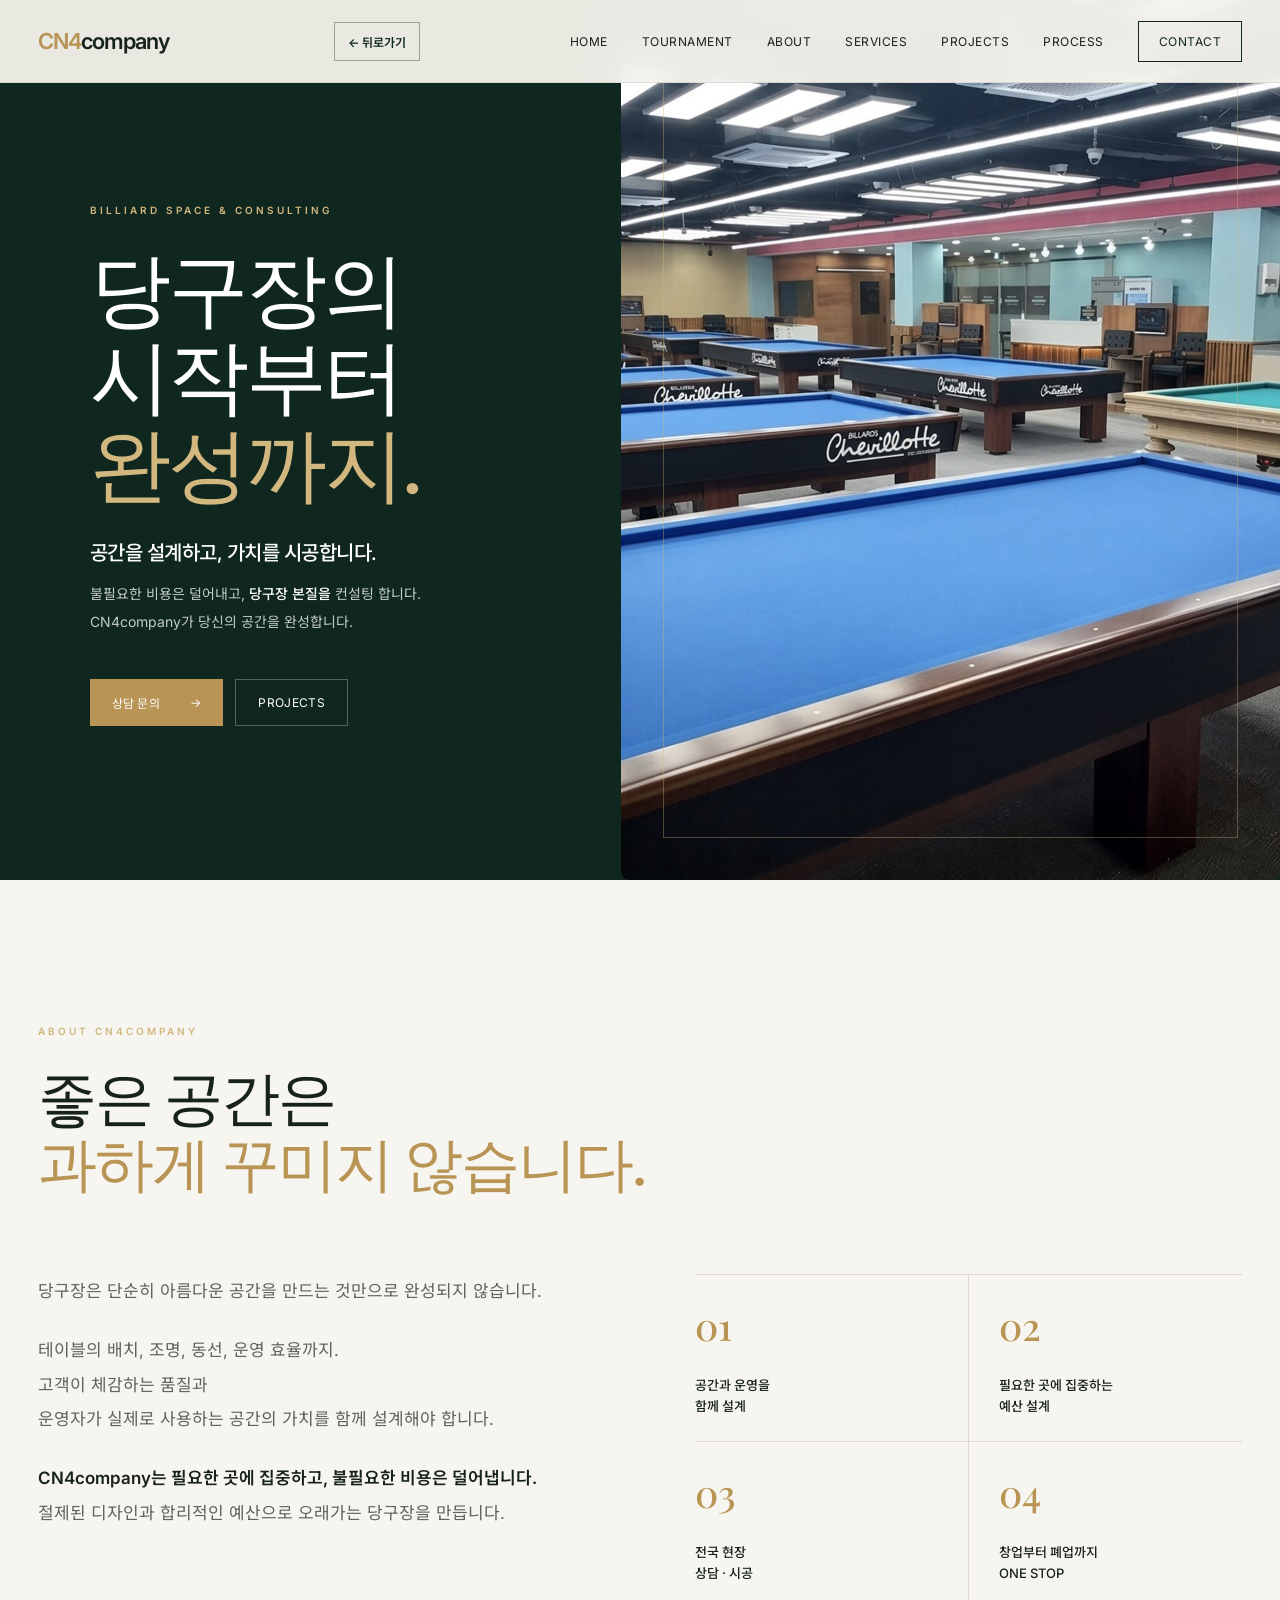
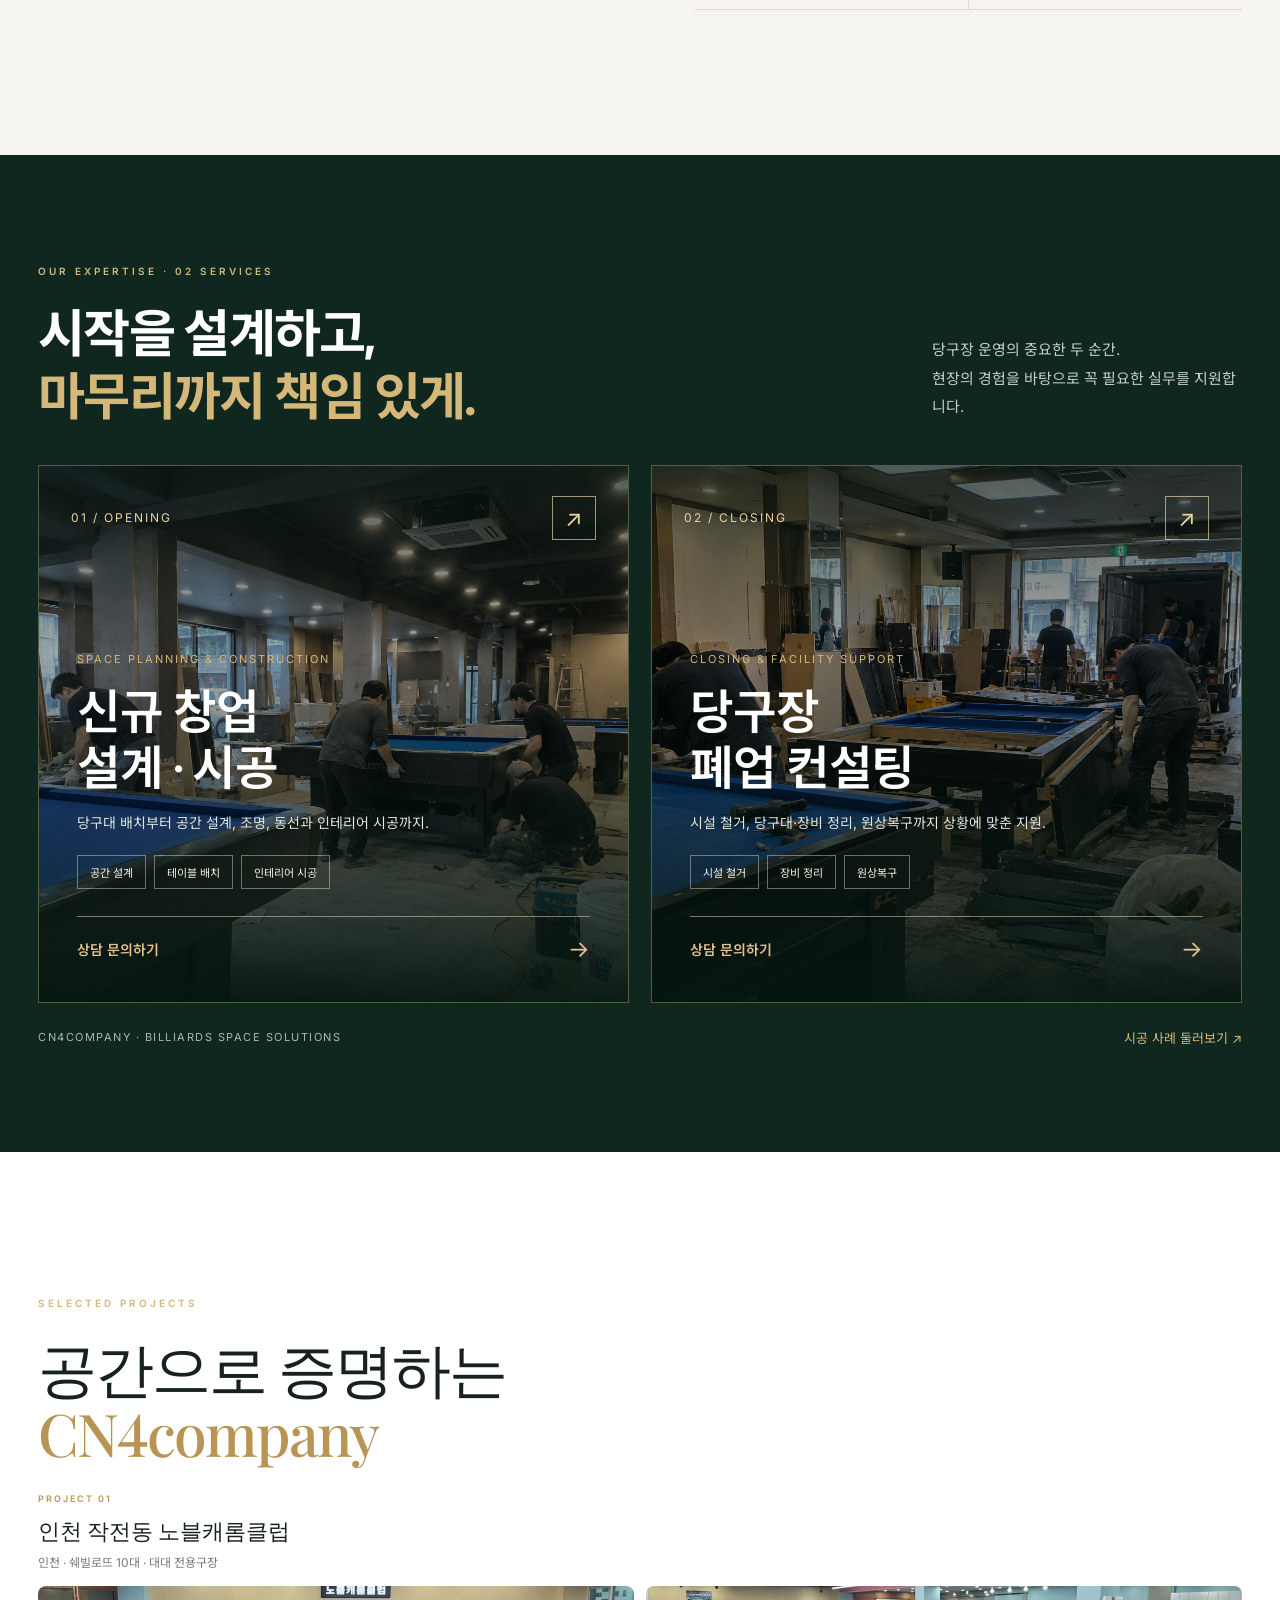
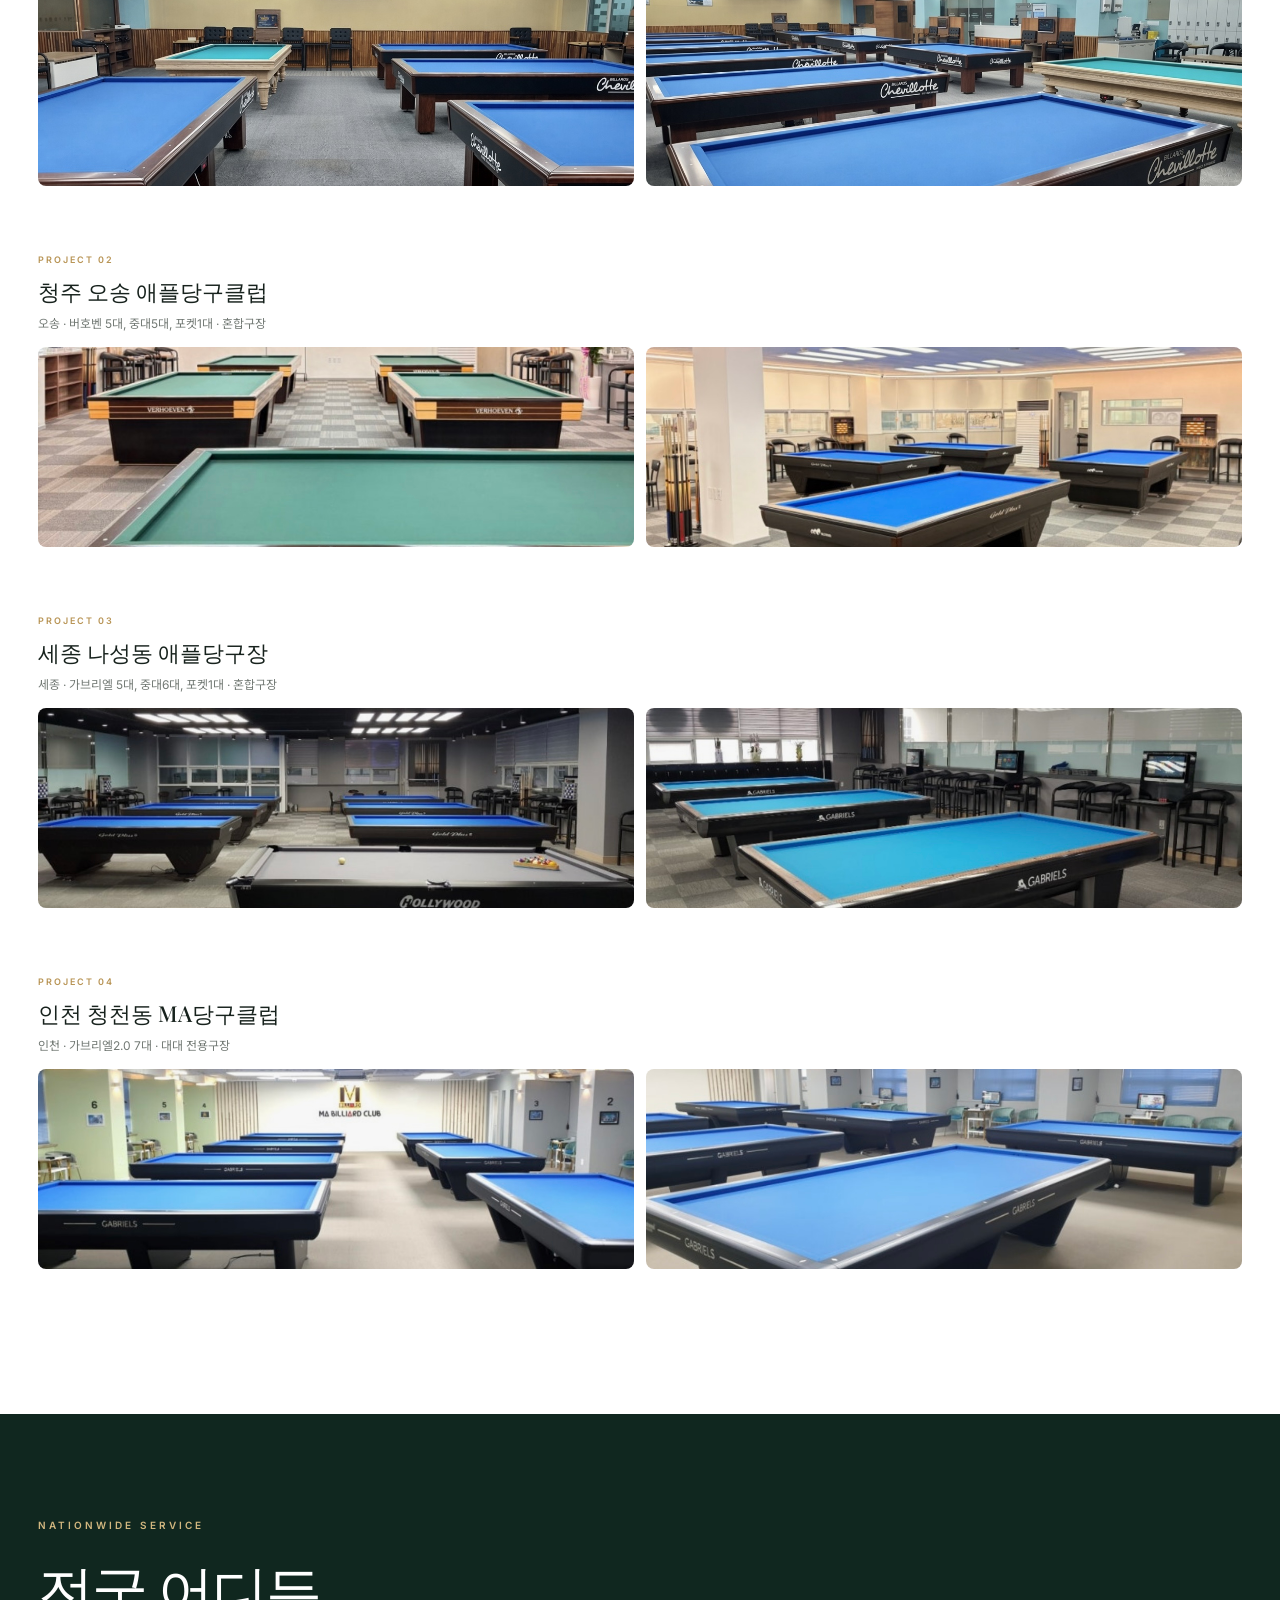
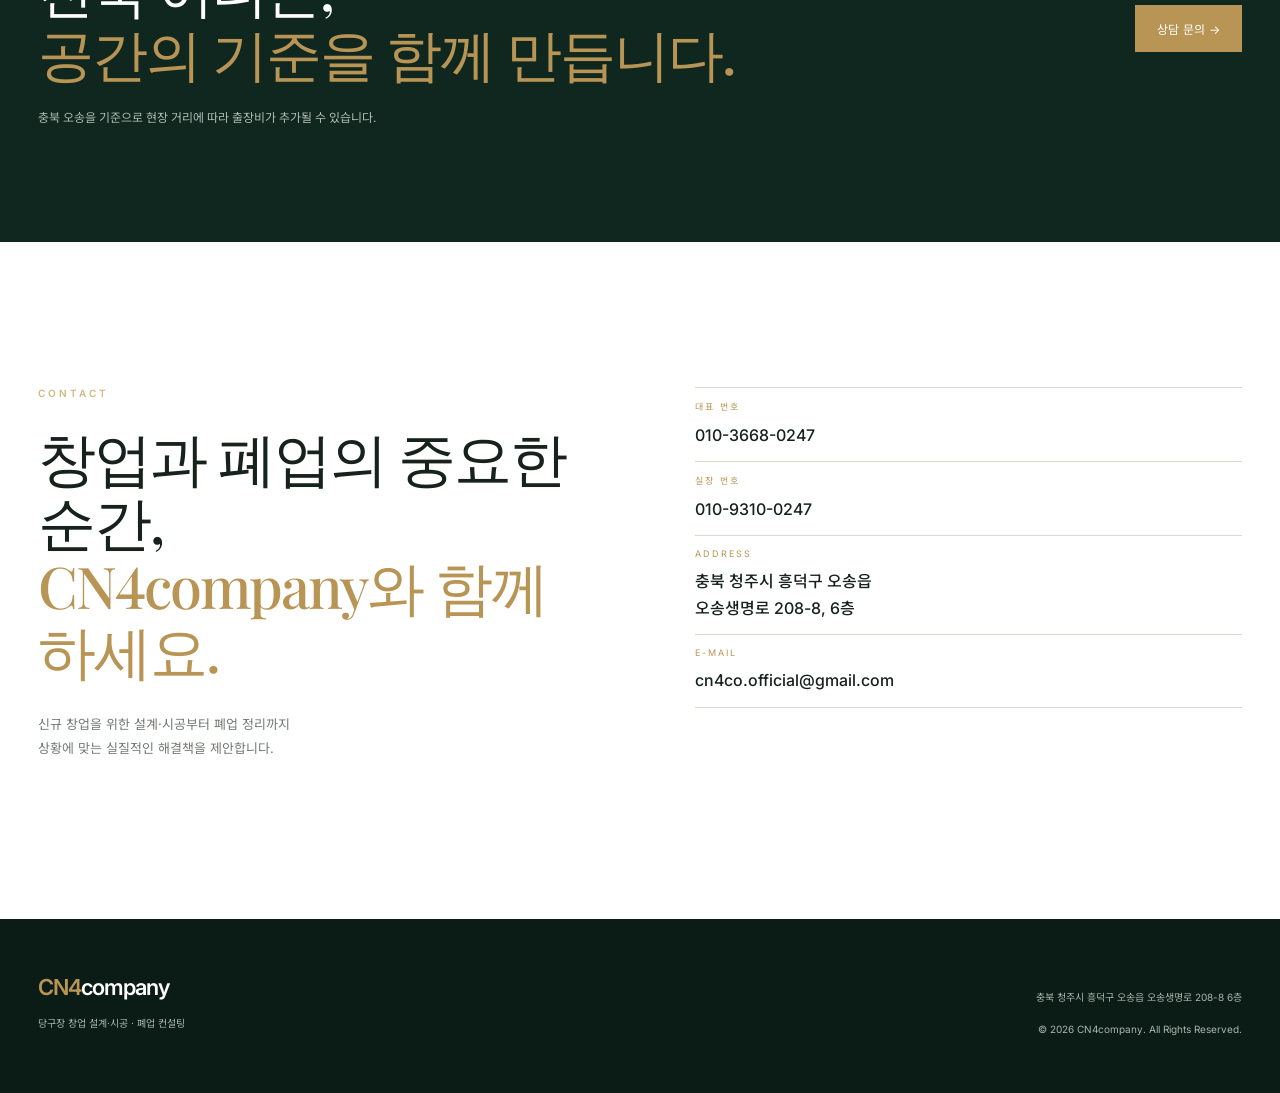
==== commit d5f6cf42: "CN4company final website update" ====
--- a/startup.html
+++ b/startup.html
@@ -2,32 +2,32 @@
 
 <html lang="ko">
 <head>
-<meta charset="utf-8"/><meta content="width=device-width, initial-scale=1.0" name="viewport"/><meta content="#10271f" name="theme-color"/><title>CN4company | 당구장 창업·폐업 컨설팅</title><meta content="당구장 신규 창업 설계·시공과 폐업 정리 전문 컨설팅. CN4company의 공간 솔루션을 만나보세요." name="description"/><meta content="당구장 창업, 당구장 설계, 당구장 시공, 당구장 폐업, 당구장 인테리어, CN4company" name="keywords"/><meta content="website" property="og:type"/><meta content="CN4company | 당구장 창업·폐업 컨설팅" property="og:title"/><meta content="당구장 신규 창업 설계·시공과 폐업 지원 전문 CN4company" property="og:description"/><meta content="https://cn4company.com" property="og:url"/><link href="style.css" rel="stylesheet"/><link href="expansion.css" rel="stylesheet"/><meta content="79d1dc871df807eaf9da4f68a3aed880442866fa" name="naver-site-verification">
-</meta></head><body>
-<header class="header"><div class="nav-wrap"><a class="logo" href="index.html"><span>CN4</span>company</a><nav><a href="index.html">HOME</a><a href="tournament.html">TOURNAMENT</a><a href="#about">ABOUT</a><a href="#services">SERVICES</a><a href="#projects">PROJECTS</a><a href="#process">PROCESS</a><a class="nav-cta" href="#contact">CONTACT</a></nav><button aria-label="메뉴" class="menu-btn">☰</button></div></header>
+<meta charset="utf-8"/><meta content="width=device-width, initial-scale=1.0" name="viewport"/><meta content="#10271f" name="theme-color"/><title>CN4company | 당구장 창업·폐업 컨설팅</title><meta content="당구장 신규 창업 설계·시공과 폐업 정리 전문 컨설팅. CN4company의 공간 솔루션을 만나보세요." name="description"/><meta content="당구장 창업, 당구장 설계, 당구장 시공, 당구장 폐업, 당구장 인테리어, CN4company" name="keywords"/><meta content="website" property="og:type"/><meta content="CN4company | 당구장 창업·폐업 컨설팅" property="og:title"/><meta content="당구장 신규 창업 설계·시공과 폐업 지원 전문 CN4company" property="og:description"/><meta content="https://cn4company.com" property="og:url"/><link href="style.css" rel="stylesheet"/><link href="expansion.css" rel="stylesheet"/><meta content="79d1dc871df807eaf9da4f68a3aed880442866fa" name="naver-site-verification"/>
+</head><body>
+<header class="header"><div class="nav-wrap"><a class="logo" href="index.html"><span>CN4</span>company</a><a aria-label="서비스 선택 화면으로 돌아가기" class="cn4-back-link" href="index.html">← 뒤로가기</a><nav><a href="index.html">HOME</a><a href="tournament.html">TOURNAMENT</a><a href="#about">ABOUT</a><a href="#services">SERVICES</a><a href="#projects">PROJECTS</a><a href="#process">PROCESS</a><a class="nav-cta" href="#contact">CONTACT</a></nav><button aria-label="메뉴" class="menu-btn">☰</button></div></header>
 <main>
 <section class="hero" id="home"><div class="hero-content"><p class="eyebrow">BILLIARD SPACE &amp; CONSULTING</p><h1>당구장의<br/>시작부터<br/><strong>완성까지.</strong></h1><p class="hero-copy">공간을 설계하고, 가치를 시공합니다.</p><p class="hero-sub">불필요한 비용은 덜어내고, <b>당구장 본질을</b> 컨설팅 합니다.<br/>CN4company가 당신의 공간을 완성합니다.</p><div class="hero-actions"><a class="btn primary" href="#contact">상담 문의 <span>→</span></a><a class="btn ghost" href="#projects">PROJECTS</a></div></div><div class="hero-media"><div class="hero-media"><img alt="메인 대표 이미지" src="images/nobel2.jpg"/></div><small></small></div></section>
 <section class="section about reveal-section" id="about"><div class="section-head"><p class="eyebrow">ABOUT CN4COMPANY</p><h2>좋은 공간은<br/><span>과하게 꾸미지 않습니다.</span></h2></div><div class="about-grid reveal-group"><div class="about-main"><p>당구장은 단순히 아름다운 공간을 만드는 것만으로 완성되지 않습니다.</p><p>테이블의 배치, 조명, 동선, 운영 효율까지. <br/>고객이 체감하는 품질과 <br/>운영자가 실제로 사용하는 공간의 가치를 함께 설계해야 합니다.</p><p><strong>CN4company는 필요한 곳에 집중하고, 불필요한 비용은 덜어냅니다.</strong><br/>절제된 디자인과 합리적인 예산으로 오래가는 당구장을 만듭니다.</p></div><div class="stats"><div><strong>01</strong><span>공간과 운영을<br/>함께 설계</span></div><div><strong>02</strong><span>필요한 곳에 집중하는<br/>예산 설계</span></div><div><strong>03</strong><span>전국 현장<br/>상담 · 시공</span></div><div><strong>04</strong><span>창업부터 폐업까지<br/>ONE STOP</span></div></div></div></section>
 <section class="section services premium-services reveal-section" id="services">
-  <div class="premium-services-head"><div><p class="eyebrow">OUR EXPERTISE · 02 SERVICES</p><h2>시작을 설계하고,<br><span>마무리까지 책임 있게.</span></h2></div><p class="premium-services-lead">당구장 운영의 중요한 두 순간.<br>현장의 경험을 바탕으로 꼭 필요한 실무를 지원합니다.</p></div>
-  <div class="premium-service-grid">
-    <a class="premium-service-card" href="#contact" aria-label="신규 창업 설계 시공 상담 문의">
-      <img src="images/nobel2.jpg" alt="당구장 신규 창업 설계 시공 사례" loading="lazy">
-      <div class="premium-service-shade"></div>
-      <div class="premium-service-top"><span>01 / OPENING</span><span class="premium-service-icon">↗</span></div>
-      <div class="premium-service-bottom"><span class="premium-service-label">SPACE PLANNING & CONSTRUCTION</span><h3>신규 창업<br>설계 · 시공</h3><p>당구대 배치부터 공간 설계, 조명, 동선과 인테리어 시공까지.</p><div class="premium-service-tags"><span>공간 설계</span><span>테이블 배치</span><span>인테리어 시공</span></div><span class="premium-service-link">상담 문의하기 <b>→</b></span></div>
-    </a>
-    <a class="premium-service-card" href="#contact" aria-label="당구장 폐업 컨설팅 상담 문의">
-      <img src="images/ma1.jpg" alt="당구장 공간 및 시설 사례" loading="lazy">
-      <div class="premium-service-shade"></div>
-      <div class="premium-service-top"><span>02 / CLOSING</span><span class="premium-service-icon">↗</span></div>
-      <div class="premium-service-bottom"><span class="premium-service-label">CLOSING & FACILITY SUPPORT</span><h3>당구장<br>폐업 컨설팅</h3><p>시설 철거, 당구대·장비 정리, 원상복구까지 상황에 맞춘 지원.</p><div class="premium-service-tags"><span>시설 철거</span><span>장비 정리</span><span>원상복구</span></div><span class="premium-service-link">상담 문의하기 <b>→</b></span></div>
-    </a>
-  </div>
-  <div class="premium-services-foot"><span>CN4COMPANY · BILLIARDS SPACE SOLUTIONS</span><a href="#projects">시공 사례 둘러보기 ↗</a></div>
+<div class="premium-services-head"><div><p class="eyebrow">OUR EXPERTISE · 02 SERVICES</p><h2>시작을 설계하고,<br/><span>마무리까지 책임 있게.</span></h2></div><p class="premium-services-lead">당구장 운영의 중요한 두 순간.<br/>현장의 경험을 바탕으로 꼭 필요한 실무를 지원합니다.</p></div>
+<div class="premium-service-grid">
+<a aria-label="신규 창업 설계 시공 상담 문의" class="premium-service-card" href="#contact">
+<img alt="당구장 신규 창업 설계·시공 현장 이미지 (AI 생성)" loading="lazy" src="images/startup_construction.png"/>
+<div class="premium-service-shade"></div>
+<div class="premium-service-top"><span>01 / OPENING</span><span class="premium-service-icon">↗</span></div>
+<div class="premium-service-bottom"><span class="premium-service-label">SPACE PLANNING &amp; CONSTRUCTION</span><h3>신규 창업<br/>설계 · 시공</h3><p>당구대 배치부터 공간 설계, 조명, 동선과 인테리어 시공까지.</p><div class="premium-service-tags"><span>공간 설계</span><span>테이블 배치</span><span>인테리어 시공</span></div><span class="premium-service-link">상담 문의하기 <b>→</b></span></div>
+</a>
+<a aria-label="당구장 폐업 컨설팅 상담 문의" class="premium-service-card" href="#contact">
+<img alt="당구장 폐업 철거 및 당구대 해체 현장 이미지 (AI 생성)" loading="lazy" src="images/closing_dismantling.png"/>
+<div class="premium-service-shade"></div>
+<div class="premium-service-top"><span>02 / CLOSING</span><span class="premium-service-icon">↗</span></div>
+<div class="premium-service-bottom"><span class="premium-service-label">CLOSING &amp; FACILITY SUPPORT</span><h3>당구장<br/>폐업 컨설팅</h3><p>시설 철거, 당구대·장비 정리, 원상복구까지 상황에 맞춘 지원.</p><div class="premium-service-tags"><span>시설 철거</span><span>장비 정리</span><span>원상복구</span></div><span class="premium-service-link">상담 문의하기 <b>→</b></span></div>
+</a>
+</div>
+<div class="premium-services-foot"><span>CN4COMPANY · BILLIARDS SPACE SOLUTIONS</span><a href="#projects">시공 사례 둘러보기 ↗</a></div>
 </section>
-<section class="section projects reveal-section" id="projects"><div class="section-head row"><div><p class="eyebrow">SELECTED PROJECTS</p><h2>공간으로 증명하는<br/><span>CN<span class="brand-num">4</span>company</span></h2></div><p class="section-note"></p></div><div class="project-list reveal-group"><article class="project-card reveal-item"><div class="project-info"><span>PROJECT 01</span><h3>인천 작전동 노블캐롬클럽</h3><p>인천 · 쉐빌로뜨 10대 · 대대 전용구장</p></div><div class="project-gallery"><img alt="인천 작전동 노블캐롬클럽 사진 1" class="project-thumb" src="images/nobel.jpg"/><img alt="인천 작전동 노블캐롬클럽 사진 2" class="project-thumb" src="images/nobel2.jpg"/></div></article><article class="project-card reveal-item"><div class="project-info"><span>PROJECT 02</span><h3>청주 오송 애플당구클럽</h3><p>오송 · 버호벤 5대, 중대5대, 포켓1대 · 혼합구장</p></div><div class="project-gallery"><img alt="청주 오송 애플당구클럽 사진 1" class="project-thumb" src="images/apple2.jpg"/><img alt="청주 오송 애플당구클럽 사진 2" class="project-thumb" src="images/apple1.jpg"/></div></article><article class="project-card reveal-item"><div class="project-info"><span>PROJECT 03</span><h3>세종 나성동 애플당구장</h3><p>세종 · 가브리엘 5대, 중대6대, 포켓1대 · 혼합구장</p></div><div class="project-gallery"><img alt="세종 나성동 애플당구장 사진 1" class="project-thumb" src="images/apple4.jpg"/><img alt="세종 나성동 애플당구장 사진 2" class="project-thumb" src="images/apple3.jpg"/></div></article><article class="project-card reveal-item"><div class="project-info"><span>PROJECT 04</span><h3>인천 청천동 MA당구클럽</h3><p>인천 · 가브리엘2.0 7대 · 대대 전용구장</p></div><div class="project-gallery"><img alt="인천 청천동 MA당구클럽 사진 1" class="project-thumb" src="images/ma1.jpg"/><img alt="인천 청천동 MA당구클럽 사진 2" class="project-thumb" src="images/ma2.jpg"/></div></article></div></section><section class="banner reveal-section"><div><p class="eyebrow">NATIONWIDE SERVICE</p><h2>전국 어디든,<br/><span>공간의 기준을 함께 만듭니다.</span></h2><p>충북 오송을 기준으로 현장 거리에 따라 출장비가 추가될 수 있습니다.</p></div><a class="btn primary" href="#contact">상담 문의 →</a></section><section class="section contact reveal-section" id="contact"><div class="contact-copy"><p class="eyebrow">CONTACT</p><h2>창업과 폐업의 중요한 순간,<br/><span>CN4company와 함께하세요.</span></h2><p>신규 창업을 위한 설계·시공부터 폐업 정리까지<br/>상황에 맞는 실질적인 해결책을 제안합니다.</p></div><div class="contact-box"><a class="contact-item" href="tel:01036680247"><small>대표 번호</small><strong>010-3668-0247</strong></a><a class="contact-item" href="tel:01093100247"><small>실장 번호</small><strong>010-9310-0247</strong></a><div class="contact-item" onclick="copyToClipboard('충북 청주시 흥덕구 오송읍 오송생명로 208-8, 6층', '주소가 복사되었습니다.')"><small>ADDRESS</small><strong>충북 청주시 흥덕구 오송읍<br/>오송생명로 208-8, 6층</strong></div><div class="contact-item" onclick="copyToClipboard('cn4co.official@gmail.com', '이메일 주소가 복사되었습니다.')"><small>E-MAIL</small><strong>cn4co.official@gmail.com</strong></div></div><div class="copy-toast" id="copy-toast"></div></section></main>
+<section class="section projects reveal-section" id="projects"><div class="section-head row"><div><p class="eyebrow">SELECTED PROJECTS</p><h2>공간으로 증명하는<br><span>CN<span class="brand-num">4</span>company</span></br></h2></div><p class="section-note"></p></div><div class="project-list reveal-group"><article class="project-card reveal-item"><div class="project-info"><span>PROJECT 01</span><h3>인천 작전동 노블캐롬클럽</h3><p>인천 · 쉐빌로뜨 10대 · 대대 전용구장</p></div><div class="project-gallery"><img alt="인천 작전동 노블캐롬클럽 사진 1" class="project-thumb" src="images/nobel.jpg"><img alt="인천 작전동 노블캐롬클럽 사진 2" class="project-thumb" src="images/nobel2.jpg"/></img></div></article><article class="project-card reveal-item"><div class="project-info"><span>PROJECT 02</span><h3>청주 오송 애플당구클럽</h3><p>오송 · 버호벤 5대, 중대5대, 포켓1대 · 혼합구장</p></div><div class="project-gallery"><img alt="청주 오송 애플당구클럽 사진 1" class="project-thumb" src="images/apple2.jpg"/><img alt="청주 오송 애플당구클럽 사진 2" class="project-thumb" src="images/apple1.jpg"/></div></article><article class="project-card reveal-item"><div class="project-info"><span>PROJECT 03</span><h3>세종 나성동 애플당구장</h3><p>세종 · 가브리엘 5대, 중대6대, 포켓1대 · 혼합구장</p></div><div class="project-gallery"><img alt="세종 나성동 애플당구장 사진 1" class="project-thumb" src="images/apple4.jpg"/><img alt="세종 나성동 애플당구장 사진 2" class="project-thumb" src="images/apple3.jpg"/></div></article><article class="project-card reveal-item"><div class="project-info"><span>PROJECT 04</span><h3>인천 청천동 MA당구클럽</h3><p>인천 · 가브리엘2.0 7대 · 대대 전용구장</p></div><div class="project-gallery"><img alt="인천 청천동 MA당구클럽 사진 1" class="project-thumb" src="images/ma1.jpg"/><img alt="인천 청천동 MA당구클럽 사진 2" class="project-thumb" src="images/ma2.jpg"/></div></article></div></section><section class="banner reveal-section"><div><p class="eyebrow">NATIONWIDE SERVICE</p><h2>전국 어디든,<br><span>공간의 기준을 함께 만듭니다.</span></br></h2><p>충북 오송을 기준으로 현장 거리에 따라 출장비가 추가될 수 있습니다.</p></div><a class="btn primary" href="#contact">상담 문의 →</a></section><section class="section contact reveal-section" id="contact"><div class="contact-copy"><p class="eyebrow">CONTACT</p><h2>창업과 폐업의 중요한 순간,<br><span>CN4company와 함께하세요.</span></br></h2><p>신규 창업을 위한 설계·시공부터 폐업 정리까지<br>상황에 맞는 실질적인 해결책을 제안합니다.</br></p></div><div class="contact-box"><a class="contact-item" href="tel:01036680247"><small>대표 번호</small><strong>010-3668-0247</strong></a><a class="contact-item" href="tel:01093100247"><small>실장 번호</small><strong>010-9310-0247</strong></a><div class="contact-item" onclick="copyToClipboard('충북 청주시 흥덕구 오송읍 오송생명로 208-8, 6층', '주소가 복사되었습니다.')"><small>ADDRESS</small><strong>충북 청주시 흥덕구 오송읍<br/>오송생명로 208-8, 6층</strong></div><div class="contact-item" onclick="copyToClipboard('cn4co.official@gmail.com', '이메일 주소가 복사되었습니다.')"><small>E-MAIL</small><strong>cn4co.official@gmail.com</strong></div></div><div class="copy-toast" id="copy-toast"></div></section></main>
 <footer><div class="footer-inner"><div><a class="logo" href="index.html"><span>CN4</span>company</a><p>당구장 창업 설계·시공 · 폐업 컨설팅</p></div><div class="footer-right"><p>충북 청주시 흥덕구 오송읍 오송생명로 208-8 6층</p><p>© 2026 CN4company. All Rights Reserved.</p></div></div></footer>
 <script src="script.js"></script>
 </body>
-</html>
+</html>
--- a/style.css
+++ b/style.css
@@ -213,4 +213,4 @@
   .project-gallery img {
     height: 140px;
   }
-}
+}
--- a/expansion.css
+++ b/expansion.css
@@ -1,3 +1,42 @@
 
 /* CN4company expanded services */
 .intro-body{background:#10271f;color:#f7f5ef}.intro-shell{max-width:1400px;min-height:100vh;margin:auto;padding:40px clamp(20px,5vw,76px) 24px}.intro-brand{font-size:25px;font-weight:600;letter-spacing:-1px}.intro-brand span{color:#d2b77f}.intro-kicker{margin:76px 0 20px;color:#d2b77f;font-size:11px;letter-spacing:3px}.intro-shell h1{font-size:clamp(36px,5vw,72px);font-weight:500;letter-spacing:-2px;line-height:1.23;margin:0}.intro-shell h1 em{color:#d2b77f;font-style:normal}.intro-desc{line-height:1.9;color:#c6d0c8;font-size:14px;margin:22px 0 38px}.choice-grid{display:grid;grid-template-columns:1fr 1fr;gap:22px}.choice-card{height:clamp(320px,35vw,465px);position:relative;overflow:hidden;border:1px solid #506356}.choice-card img{width:100%;height:100%;object-fit:cover;filter:brightness(.7);transition:transform .7s,filter .7s}.choice-card:hover img{transform:scale(1.06);filter:brightness(.85)}.choice-overlay{position:absolute;inset:0;padding:clamp(22px,3vw,42px);background:linear-gradient(transparent 15%,rgba(5,20,14,.86));display:flex;flex-direction:column;justify-content:flex-end}.choice-overlay small{color:#d2b77f;letter-spacing:2px;font-size:10px}.choice-overlay h2{font-size:clamp(25px,2.6vw,39px);margin:14px 0 8px}.choice-overlay p{font-size:14px;color:#e1e7e0}.choice-overlay span{margin-top:18px;color:#d2b77f;font-size:13px}.intro-footer{display:flex;justify-content:space-between;gap:20px;margin-top:30px;color:#9ea99f;font-size:11px}.intro-footer a{color:#d2b77f}.tournament-hero{background:#10271f;color:white;min-height:720px;display:grid;grid-template-columns:1.08fr 1fr}.tournament-copy{padding:180px 7vw 100px;display:flex;flex-direction:column;align-items:flex-start;justify-content:center}.tournament-copy h1{font-size:clamp(40px,4.4vw,70px);line-height:1.2;letter-spacing:-2px;margin:0}.tournament-copy h1 strong{color:#d2b77f}.tournament-copy>p:not(.eyebrow){color:#d8e0d8;line-height:2;margin:28px 0}.tournament-photo img{width:100%;height:100%;object-fit:cover}.t-service-grid{display:grid;grid-template-columns:repeat(3,1fr);gap:16px}.t-service{border:1px solid #dcd8cf;background:#fff;padding:44px 30px;min-height:280px}.t-service span{font-size:11px;letter-spacing:1.5px;color:#a6844d}.t-service h3{font-size:24px;margin:30px 0 16px}.t-service p,.workflow-grid p{font-size:14px;line-height:1.9;color:#737a75}.workflow{background:#eeeae0}.workflow-grid{display:grid;grid-template-columns:repeat(4,1fr);gap:18px}.workflow-grid>div{border-top:1px solid #b89455;padding:24px 6px}.workflow-grid b{font-size:26px;color:#b89455}.workflow-grid h3{margin-top:26px}.digital-section{background:#10271f;color:white}.digital-section h2{font-size:clamp(32px,4vw,58px);line-height:1.25}.digital-section h2 span{color:#d2b77f}.digital-section>p:not(.eyebrow){max-width:720px;line-height:2;color:#d8e0d8}.digital-tags{display:flex;gap:12px;flex-wrap:wrap;margin:34px 0}.digital-tags span{border:1px solid #637467;padding:14px 20px;font-size:13px}.digital-section small{color:#b6c0b7}.service-grid:has(.service-card:nth-child(2):last-child){grid-template-columns:repeat(2,minmax(0,1fr))}@media(max-width:900px){.choice-grid,.tournament-hero,.t-service-grid{grid-template-columns:1fr}.intro-kicker{margin-top:45px}.choice-card{height:360px}.tournament-copy{padding:150px 7vw 70px}.tournament-photo{height:300px}.workflow-grid{grid-template-columns:repeat(2,1fr)}}@media(max-width:600px){.intro-shell{padding-top:24px}.intro-desc br{display:none}.choice-card{height:300px}.workflow-grid,.service-grid:has(.service-card:nth-child(2):last-child){grid-template-columns:1fr}.t-service{min-height:230px}.tournament-copy h1{font-size:38px}}
+
+/* Premium full-width 2-card service showcase — startup page only */
+.premium-services{padding-top:110px!important;padding-bottom:105px!important;overflow:hidden}
+.premium-services-head{display:flex;justify-content:space-between;align-items:end;gap:40px;margin-bottom:38px}
+.premium-services-head h2{font-size:clamp(35px,4vw,59px);line-height:1.22;letter-spacing:-1.7px;margin:16px 0 0;color:#fff}
+.premium-services-head h2 span{color:#d5b779}
+.premium-services-lead{max-width:310px;color:#c3cfc7;line-height:1.9;font-size:15px;margin:0 0 5px}
+.premium-service-grid{display:grid;grid-template-columns:repeat(2,minmax(0,1fr));gap:22px;width:100%}
+.premium-service-card{display:block;position:relative;min-width:0;height:clamp(470px,42vw,610px);overflow:hidden;color:#fff;text-decoration:none;border:1px solid rgba(218,191,137,.35);isolation:isolate}
+.premium-service-card>img{position:absolute;inset:0;width:100%!important;height:100%!important;max-width:none!important;object-fit:cover;transition:transform .7s ease,filter .7s ease;filter:brightness(.78)}
+.premium-service-card:hover>img{transform:scale(1.07);filter:brightness(.95)}
+.premium-service-shade{position:absolute;inset:0;background:linear-gradient(180deg,rgba(6,24,18,.62),rgba(7,25,19,.15) 35%,rgba(5,22,17,.96) 100%)}
+.premium-service-top{position:absolute;top:30px;left:32px;right:32px;display:flex;justify-content:space-between;align-items:center;font-size:12px;letter-spacing:2px;color:#ead1a0}
+.premium-service-icon{border:1px solid rgba(240,220,175,.65);width:44px;height:44px;display:grid;place-items:center;font-size:23px;transition:background .2s,color .2s}
+.premium-service-card:hover .premium-service-icon{background:#d5b779;color:#10271f}
+.premium-service-bottom{position:absolute;left:clamp(24px,3vw,46px);right:clamp(24px,3vw,46px);bottom:clamp(26px,3vw,45px)}
+.premium-service-label{font-size:11px;letter-spacing:2px;color:#d5b779}
+.premium-service-bottom h3{font-size:clamp(36px,3.7vw,57px);line-height:1.17;letter-spacing:-1.2px;margin:17px 0 15px;color:#fff;font-weight:600}
+.premium-service-bottom p{color:#e0e7e1;font-size:14px;line-height:1.8;max-width:460px;margin:0 0 20px}
+.premium-service-tags{display:flex;flex-wrap:wrap;gap:8px}
+.premium-service-tags span{padding:8px 12px;border:1px solid rgba(237,237,226,.42);font-size:11px;color:#f5f2e8}
+.premium-service-link{display:flex;justify-content:space-between;align-items:center;border-top:1px solid rgba(233,221,193,.5);padding-top:18px;margin-top:27px;color:#e3c28b;font-size:14px;font-weight:600}
+.premium-service-link b{font-size:23px;font-weight:400}
+.premium-services-foot{display:flex;justify-content:space-between;gap:20px;align-items:center;margin-top:25px;font-size:11px;letter-spacing:1.5px;color:#a9b8ac}
+.premium-services-foot a{color:#d5b779;text-decoration:none;font-size:13px;letter-spacing:0}
+@media(max-width:900px){.premium-services{padding:80px 24px!important}.premium-services-head{align-items:start;flex-direction:column;gap:15px}.premium-service-grid{gap:15px}.premium-service-card{height:500px}}
+@media(max-width:768px){.premium-service-grid{grid-template-columns:1fr}.premium-service-card{height:480px}.premium-services-head h2{font-size:36px!important}.premium-service-bottom h3{font-size:39px}.premium-services-foot{flex-direction:column;align-items:start}}
+@media(max-width:420px){.premium-service-card{height:480px}.premium-service-top{left:23px;right:23px;top:23px}.premium-service-bottom{left:23px;right:23px;bottom:24px}.premium-service-tags span{font-size:10px;padding:7px 9px}}
+
+/* Final update: intro contact and back navigation */
+.intro-footer{border-top:1px solid rgba(211,185,127,.27);padding-top:24px;align-items:center;flex-wrap:wrap;font-size:12px}
+.intro-footer-brand{color:#aab9ad}
+.intro-contact-details{display:flex;gap:10px 24px;flex-wrap:wrap;align-items:center}
+.intro-contact-details a{color:#e9d3a6;text-decoration:none;white-space:nowrap;transition:color .2s}
+.intro-contact-details a:hover{color:#fff;text-decoration:underline}
+.header .nav-wrap .cn4-back-link{display:inline-flex;align-items:center;justify-content:center;flex-shrink:0;border:1px solid rgba(16,39,31,.36);padding:10px 13px;margin-left:16px;color:#10271f;text-decoration:none;font-size:12px;font-weight:600;white-space:nowrap;transition:background .2s,color .2s}
+.header .nav-wrap .cn4-back-link:hover{background:#10271f;color:#fff}
+@media(max-width:900px){.header .nav-wrap .cn4-back-link{margin-left:10px;padding:9px 10px;font-size:11px}.intro-footer{align-items:flex-start;flex-direction:column}}
+@media(max-width:560px){.intro-contact-details{flex-direction:column;align-items:flex-start;gap:10px}.intro-footer{margin-top:26px}}
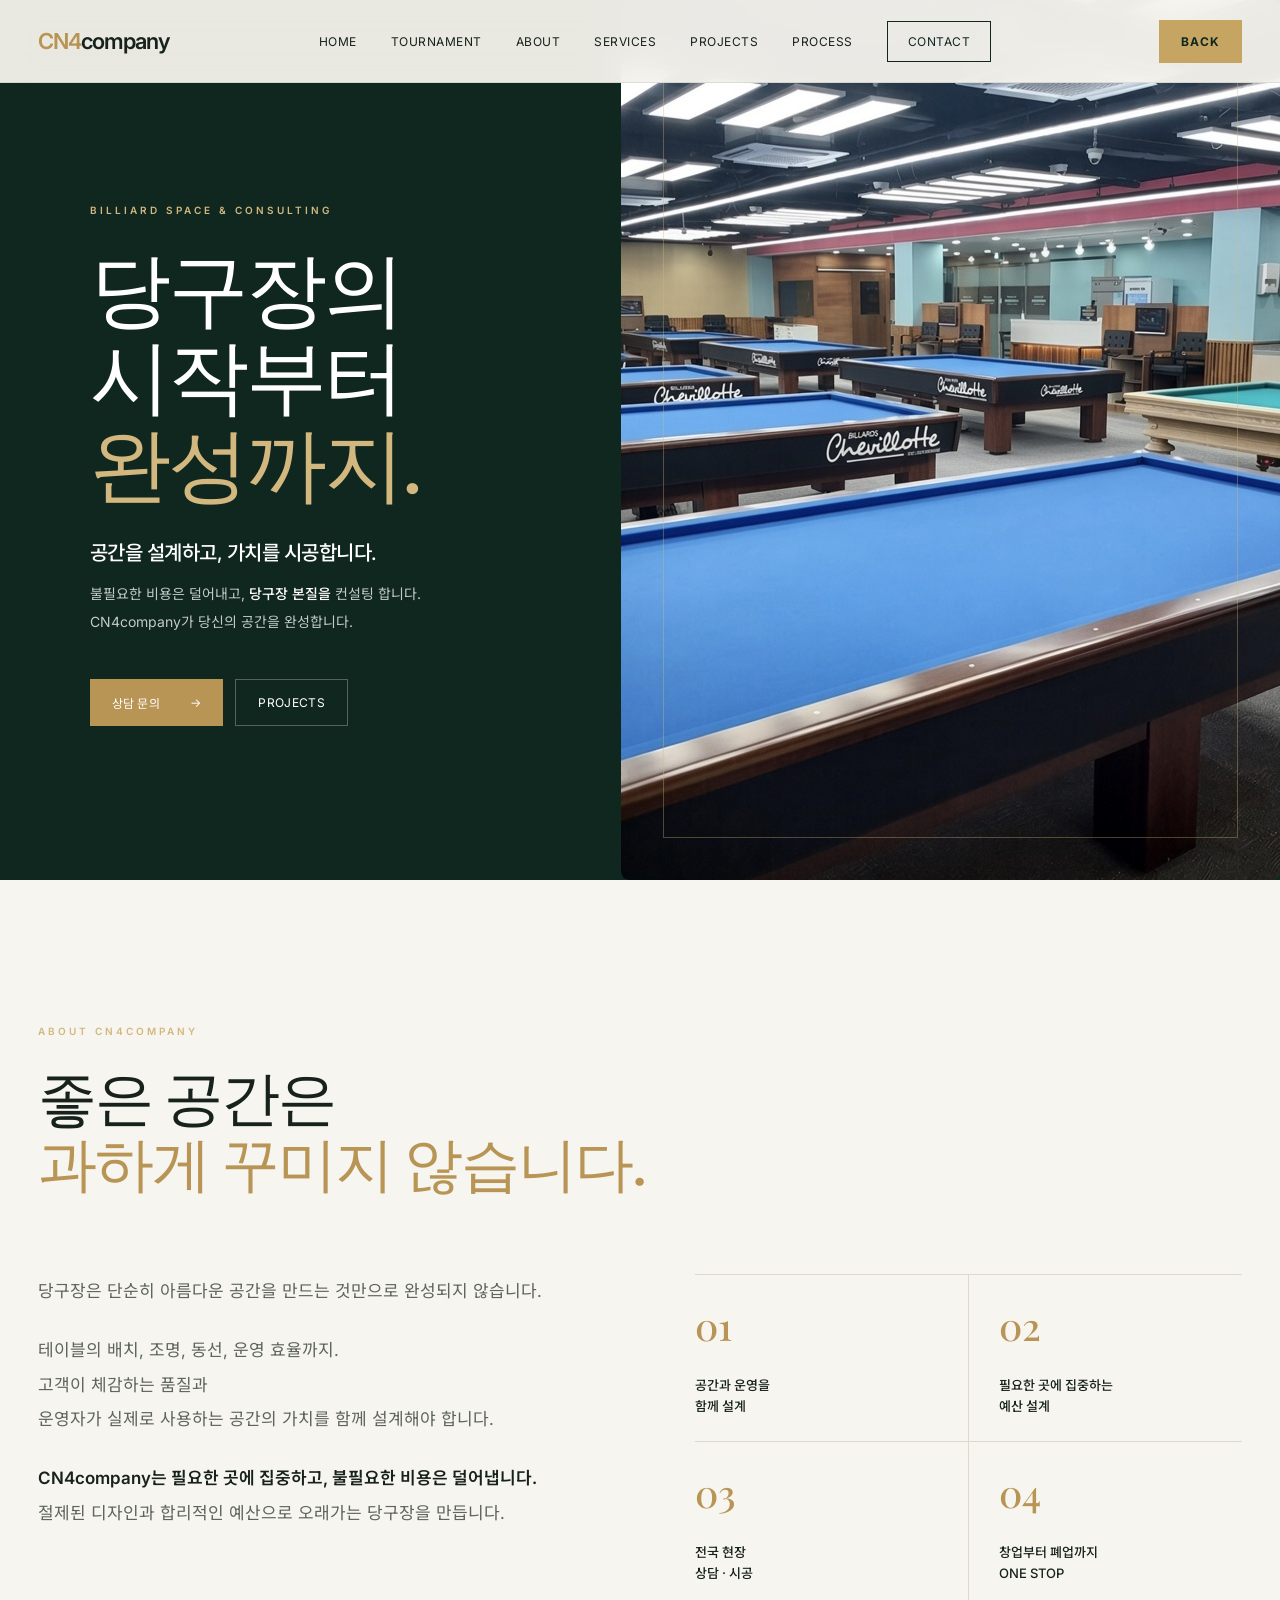
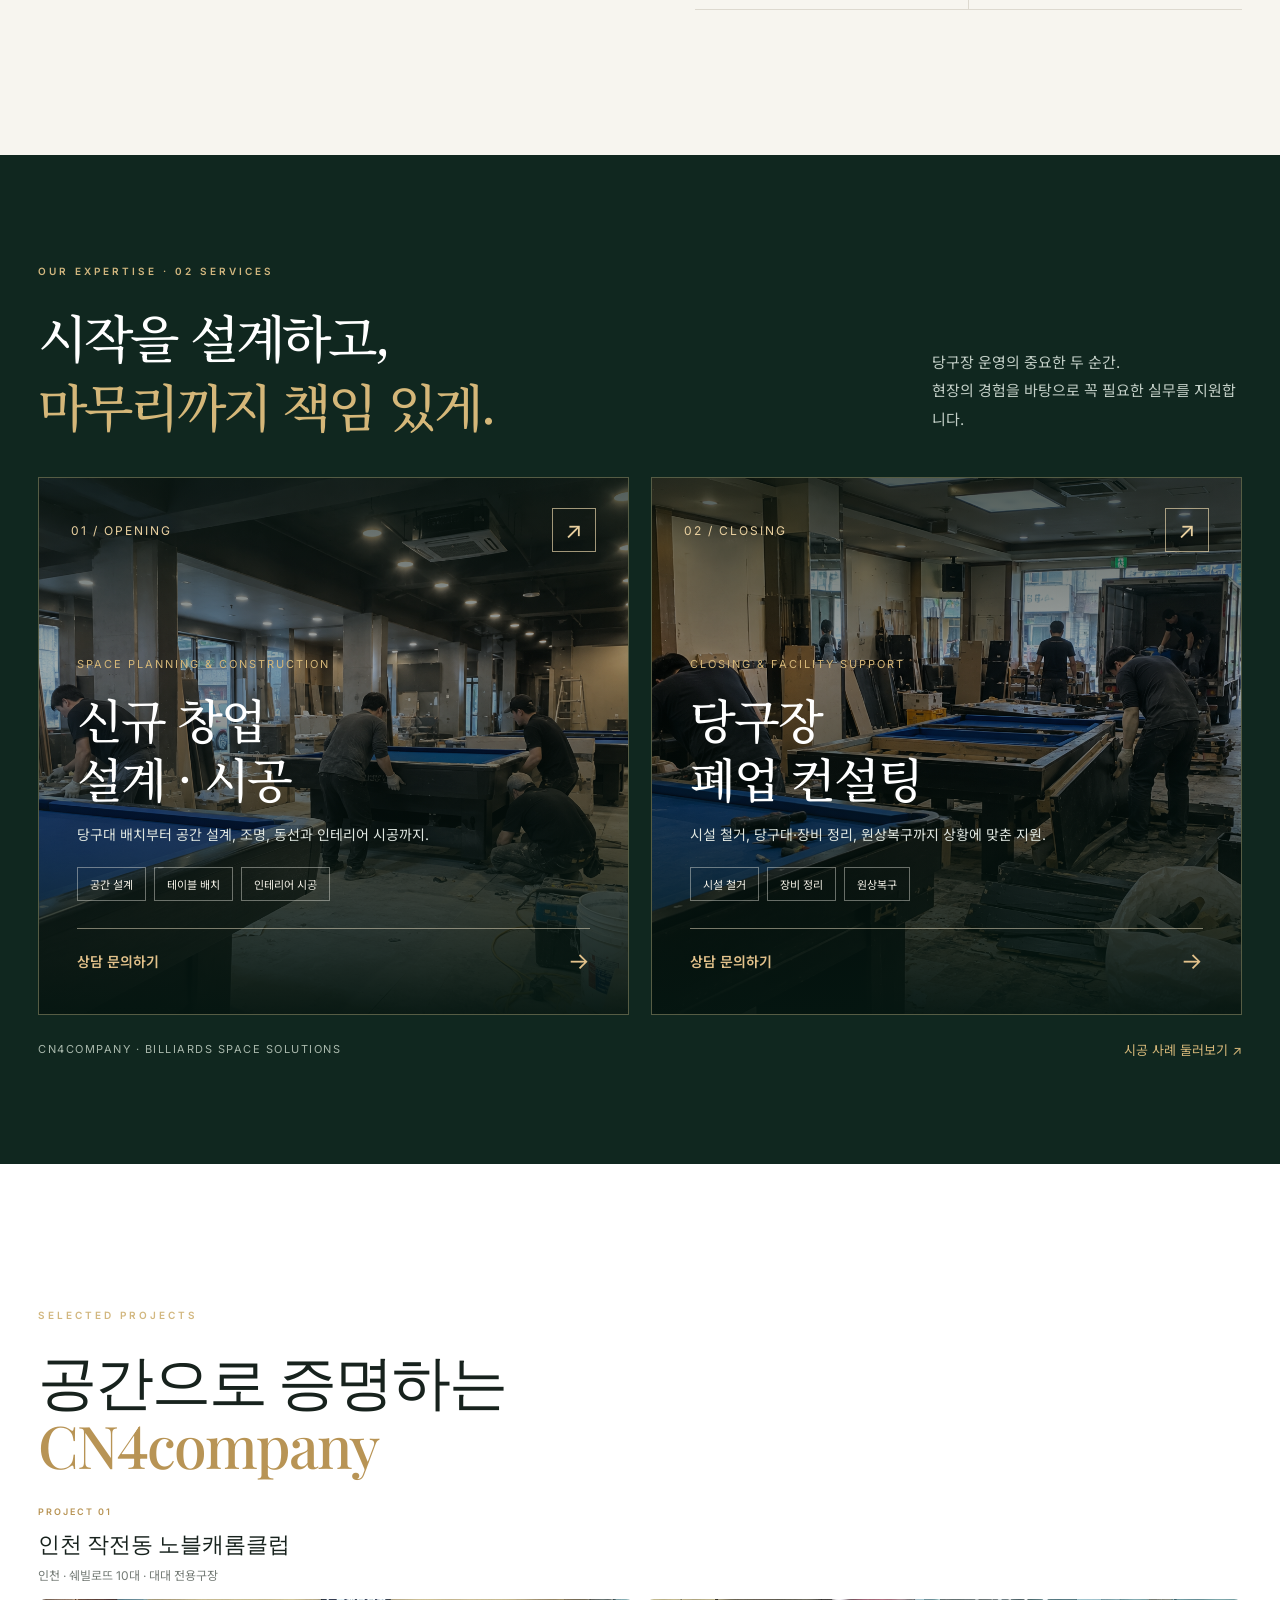
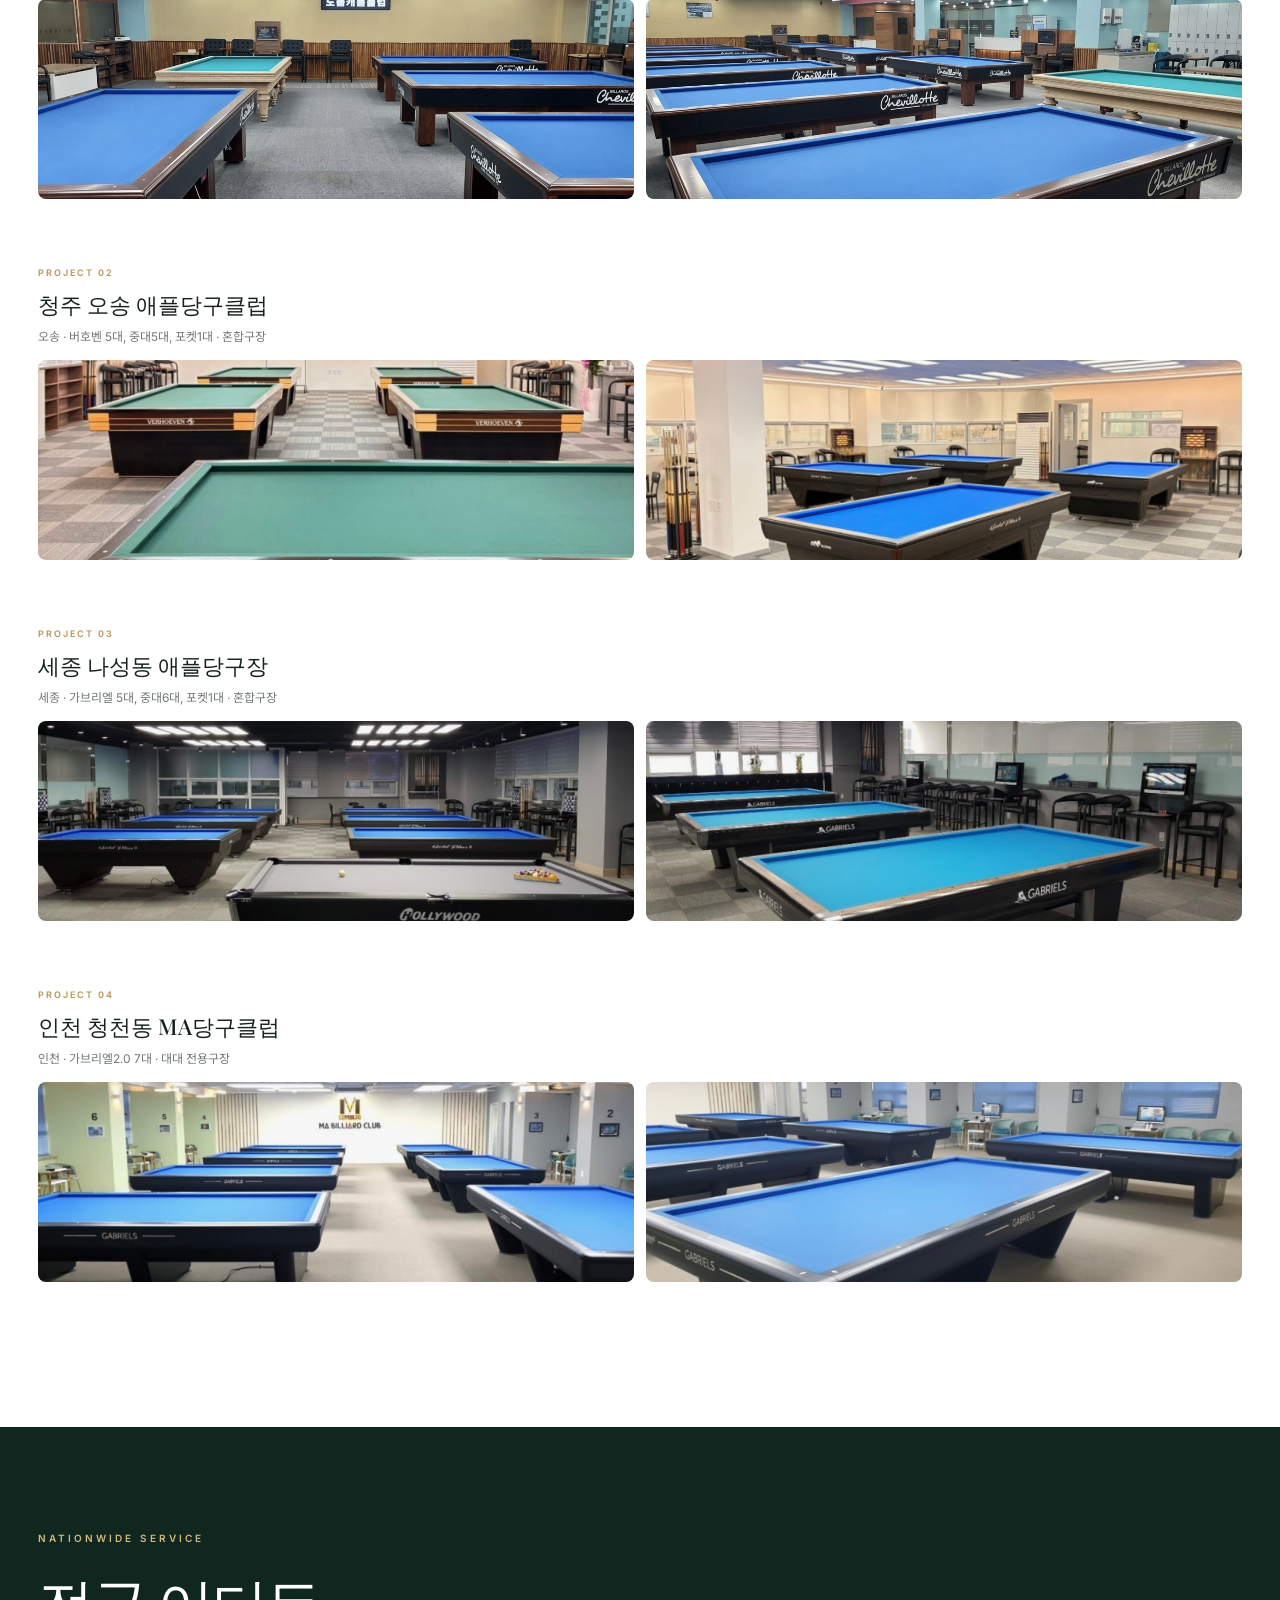
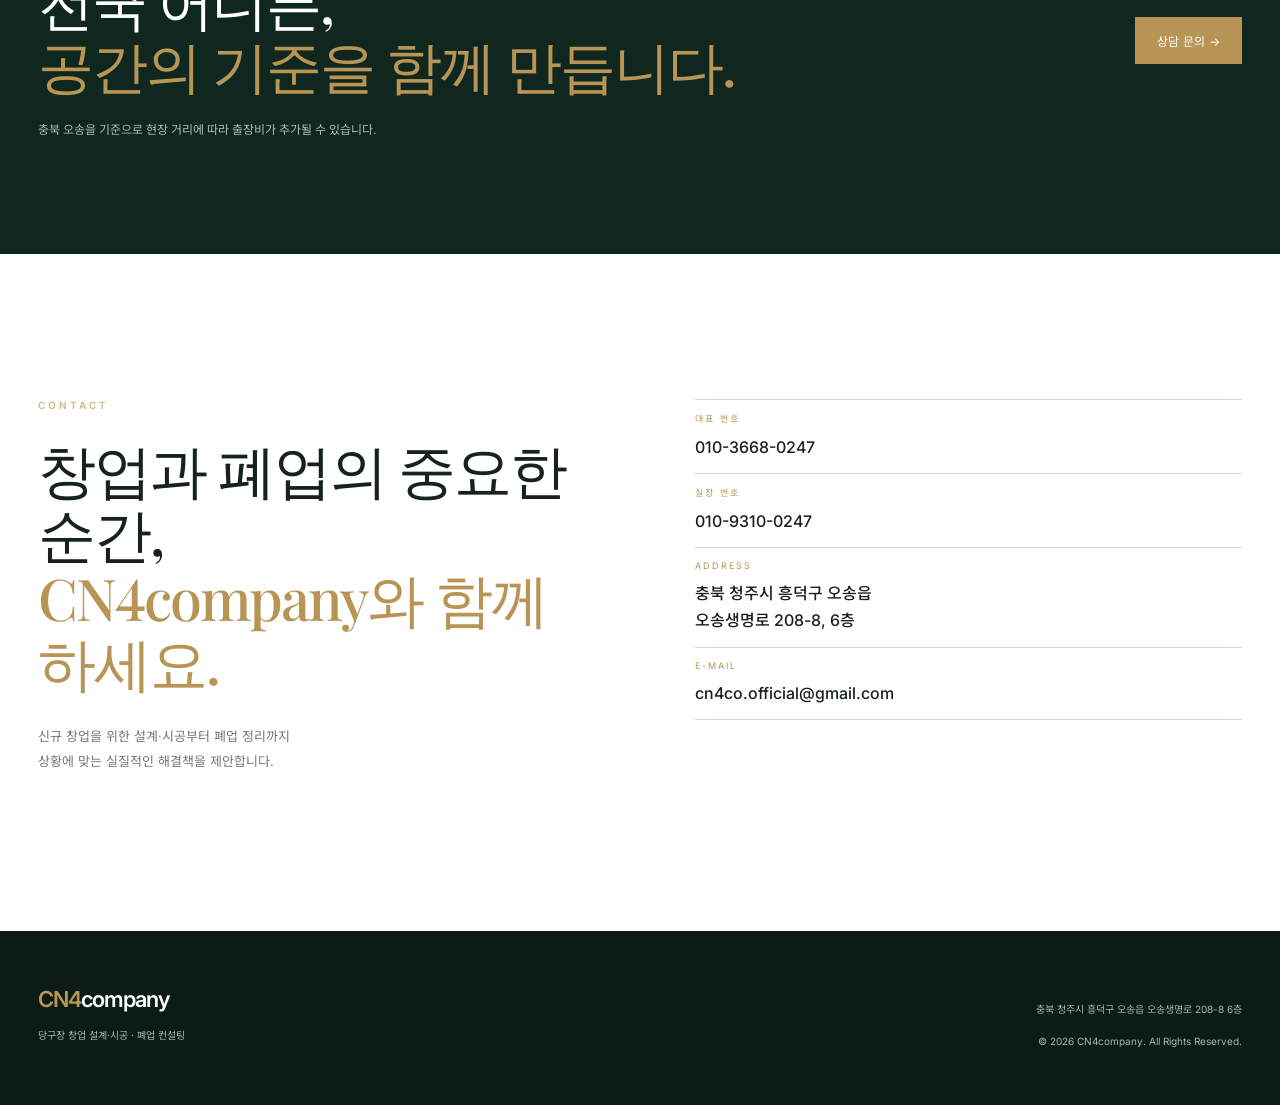
==== commit 78314e5f: "Move gold BACK button to right" ====
--- a/startup.html
+++ b/startup.html
@@ -4,7 +4,7 @@
 <head>
 <meta charset="utf-8"/><meta content="width=device-width, initial-scale=1.0" name="viewport"/><meta content="#10271f" name="theme-color"/><title>CN4company | 당구장 창업·폐업 컨설팅</title><meta content="당구장 신규 창업 설계·시공과 폐업 정리 전문 컨설팅. CN4company의 공간 솔루션을 만나보세요." name="description"/><meta content="당구장 창업, 당구장 설계, 당구장 시공, 당구장 폐업, 당구장 인테리어, CN4company" name="keywords"/><meta content="website" property="og:type"/><meta content="CN4company | 당구장 창업·폐업 컨설팅" property="og:title"/><meta content="당구장 신규 창업 설계·시공과 폐업 지원 전문 CN4company" property="og:description"/><meta content="https://cn4company.com" property="og:url"/><link href="style.css" rel="stylesheet"/><link href="expansion.css" rel="stylesheet"/><meta content="79d1dc871df807eaf9da4f68a3aed880442866fa" name="naver-site-verification"/>
 </head><body>
-<header class="header"><div class="nav-wrap"><a class="logo" href="index.html"><span>CN4</span>company</a><a aria-label="서비스 선택 화면으로 돌아가기" class="cn4-back-link" href="index.html">← 뒤로가기</a><nav><a href="index.html">HOME</a><a href="tournament.html">TOURNAMENT</a><a href="#about">ABOUT</a><a href="#services">SERVICES</a><a href="#projects">PROJECTS</a><a href="#process">PROCESS</a><a class="nav-cta" href="#contact">CONTACT</a></nav><button aria-label="메뉴" class="menu-btn">☰</button></div></header>
+<header class="header"><div class="nav-wrap"><a class="logo" href="index.html"><span>CN4</span>company</a><nav><a href="index.html">HOME</a><a href="tournament.html">TOURNAMENT</a><a href="#about">ABOUT</a><a href="#services">SERVICES</a><a href="#projects">PROJECTS</a><a href="#process">PROCESS</a><a class="nav-cta" href="#contact">CONTACT</a></nav><button aria-label="메뉴" class="menu-btn">☰</button><a aria-label="인트로 페이지로 돌아가기" class="cn4-back-link" href="index.html">BACK</a></div></header>
 <main>
 <section class="hero" id="home"><div class="hero-content"><p class="eyebrow">BILLIARD SPACE &amp; CONSULTING</p><h1>당구장의<br/>시작부터<br/><strong>완성까지.</strong></h1><p class="hero-copy">공간을 설계하고, 가치를 시공합니다.</p><p class="hero-sub">불필요한 비용은 덜어내고, <b>당구장 본질을</b> 컨설팅 합니다.<br/>CN4company가 당신의 공간을 완성합니다.</p><div class="hero-actions"><a class="btn primary" href="#contact">상담 문의 <span>→</span></a><a class="btn ghost" href="#projects">PROJECTS</a></div></div><div class="hero-media"><div class="hero-media"><img alt="메인 대표 이미지" src="images/nobel2.jpg"/></div><small></small></div></section>
 <section class="section about reveal-section" id="about"><div class="section-head"><p class="eyebrow">ABOUT CN4COMPANY</p><h2>좋은 공간은<br/><span>과하게 꾸미지 않습니다.</span></h2></div><div class="about-grid reveal-group"><div class="about-main"><p>당구장은 단순히 아름다운 공간을 만드는 것만으로 완성되지 않습니다.</p><p>테이블의 배치, 조명, 동선, 운영 효율까지. <br/>고객이 체감하는 품질과 <br/>운영자가 실제로 사용하는 공간의 가치를 함께 설계해야 합니다.</p><p><strong>CN4company는 필요한 곳에 집중하고, 불필요한 비용은 덜어냅니다.</strong><br/>절제된 디자인과 합리적인 예산으로 오래가는 당구장을 만듭니다.</p></div><div class="stats"><div><strong>01</strong><span>공간과 운영을<br/>함께 설계</span></div><div><strong>02</strong><span>필요한 곳에 집중하는<br/>예산 설계</span></div><div><strong>03</strong><span>전국 현장<br/>상담 · 시공</span></div><div><strong>04</strong><span>창업부터 폐업까지<br/>ONE STOP</span></div></div></div></section>
--- a/expansion.css
+++ b/expansion.css
@@ -1,3 +1,4 @@
+@import url('https://fonts.googleapis.com/css2?family=Noto+Serif+KR:wght@400;500;600;700&display=swap');
 
 /* CN4company expanded services */
 .intro-body{background:#10271f;color:#f7f5ef}.intro-shell{max-width:1400px;min-height:100vh;margin:auto;padding:40px clamp(20px,5vw,76px) 24px}.intro-brand{font-size:25px;font-weight:600;letter-spacing:-1px}.intro-brand span{color:#d2b77f}.intro-kicker{margin:76px 0 20px;color:#d2b77f;font-size:11px;letter-spacing:3px}.intro-shell h1{font-size:clamp(36px,5vw,72px);font-weight:500;letter-spacing:-2px;line-height:1.23;margin:0}.intro-shell h1 em{color:#d2b77f;font-style:normal}.intro-desc{line-height:1.9;color:#c6d0c8;font-size:14px;margin:22px 0 38px}.choice-grid{display:grid;grid-template-columns:1fr 1fr;gap:22px}.choice-card{height:clamp(320px,35vw,465px);position:relative;overflow:hidden;border:1px solid #506356}.choice-card img{width:100%;height:100%;object-fit:cover;filter:brightness(.7);transition:transform .7s,filter .7s}.choice-card:hover img{transform:scale(1.06);filter:brightness(.85)}.choice-overlay{position:absolute;inset:0;padding:clamp(22px,3vw,42px);background:linear-gradient(transparent 15%,rgba(5,20,14,.86));display:flex;flex-direction:column;justify-content:flex-end}.choice-overlay small{color:#d2b77f;letter-spacing:2px;font-size:10px}.choice-overlay h2{font-size:clamp(25px,2.6vw,39px);margin:14px 0 8px}.choice-overlay p{font-size:14px;color:#e1e7e0}.choice-overlay span{margin-top:18px;color:#d2b77f;font-size:13px}.intro-footer{display:flex;justify-content:space-between;gap:20px;margin-top:30px;color:#9ea99f;font-size:11px}.intro-footer a{color:#d2b77f}.tournament-hero{background:#10271f;color:white;min-height:720px;display:grid;grid-template-columns:1.08fr 1fr}.tournament-copy{padding:180px 7vw 100px;display:flex;flex-direction:column;align-items:flex-start;justify-content:center}.tournament-copy h1{font-size:clamp(40px,4.4vw,70px);line-height:1.2;letter-spacing:-2px;margin:0}.tournament-copy h1 strong{color:#d2b77f}.tournament-copy>p:not(.eyebrow){color:#d8e0d8;line-height:2;margin:28px 0}.tournament-photo img{width:100%;height:100%;object-fit:cover}.t-service-grid{display:grid;grid-template-columns:repeat(3,1fr);gap:16px}.t-service{border:1px solid #dcd8cf;background:#fff;padding:44px 30px;min-height:280px}.t-service span{font-size:11px;letter-spacing:1.5px;color:#a6844d}.t-service h3{font-size:24px;margin:30px 0 16px}.t-service p,.workflow-grid p{font-size:14px;line-height:1.9;color:#737a75}.workflow{background:#eeeae0}.workflow-grid{display:grid;grid-template-columns:repeat(4,1fr);gap:18px}.workflow-grid>div{border-top:1px solid #b89455;padding:24px 6px}.workflow-grid b{font-size:26px;color:#b89455}.workflow-grid h3{margin-top:26px}.digital-section{background:#10271f;color:white}.digital-section h2{font-size:clamp(32px,4vw,58px);line-height:1.25}.digital-section h2 span{color:#d2b77f}.digital-section>p:not(.eyebrow){max-width:720px;line-height:2;color:#d8e0d8}.digital-tags{display:flex;gap:12px;flex-wrap:wrap;margin:34px 0}.digital-tags span{border:1px solid #637467;padding:14px 20px;font-size:13px}.digital-section small{color:#b6c0b7}.service-grid:has(.service-card:nth-child(2):last-child){grid-template-columns:repeat(2,minmax(0,1fr))}@media(max-width:900px){.choice-grid,.tournament-hero,.t-service-grid{grid-template-columns:1fr}.intro-kicker{margin-top:45px}.choice-card{height:360px}.tournament-copy{padding:150px 7vw 70px}.tournament-photo{height:300px}.workflow-grid{grid-template-columns:repeat(2,1fr)}}@media(max-width:600px){.intro-shell{padding-top:24px}.intro-desc br{display:none}.choice-card{height:300px}.workflow-grid,.service-grid:has(.service-card:nth-child(2):last-child){grid-template-columns:1fr}.t-service{min-height:230px}.tournament-copy h1{font-size:38px}}
@@ -40,3 +41,52 @@
 .header .nav-wrap .cn4-back-link:hover{background:#10271f;color:#fff}
 @media(max-width:900px){.header .nav-wrap .cn4-back-link{margin-left:10px;padding:9px 10px;font-size:11px}.intro-footer{align-items:flex-start;flex-direction:column}}
 @media(max-width:560px){.intro-contact-details{flex-direction:column;align-items:flex-start;gap:10px}.intro-footer{margin-top:26px}}
+
+/* 2026-10: Premium Korean serif headings matching the opening hero */
+body .premium-services-head h2,
+body .premium-service-bottom h3 {
+  font-family: 'Noto Serif KR', 'Nanum Myeongjo', 'Batang', serif;
+  font-weight: 500;
+  word-break: keep-all;
+}
+body .premium-services-head h2 {letter-spacing: -0.055em; line-height: 1.34;}
+body .premium-service-bottom h3 {letter-spacing: -0.05em; line-height: 1.25;}
+
+/* Tournament consulting: match the refined serif headings on the space consulting page. */
+body:has(.tournament-hero) .tournament-copy h1,
+body:has(.tournament-hero) .section-head h2,
+body:has(.tournament-hero) .digital-section h2,
+body:has(.tournament-hero) .contact-copy h2,
+body:has(.tournament-hero) .t-service h3,
+body:has(.tournament-hero) .workflow-grid h3 {
+  font-family: 'Noto Serif KR', 'Nanum Myeongjo', 'Batang', serif;
+  font-weight: 500;
+  letter-spacing: -0.05em;
+  line-height: 1.32;
+  word-break: keep-all;
+}
+body:has(.tournament-hero) .tournament-copy h1 strong {font-weight: 500;}
+
+/* CN4company: right-aligned gold BACK button */
+.header .nav-wrap .cn4-back-link{
+  display:inline-flex;align-items:center;justify-content:center;
+  flex-shrink:0;margin-left:18px;padding:13px 21px;
+  background:#c6a563;color:#10271f;border:1px solid #c6a563;
+  font-family:Inter,'Noto Sans KR',sans-serif;font-size:12px;font-weight:700;
+  letter-spacing:.1em;text-decoration:none;white-space:nowrap;
+  transition:background-color .28s ease,color .28s ease,border-color .28s ease,transform .28s ease,box-shadow .28s ease;
+}
+.header .nav-wrap .cn4-back-link:hover,
+.header .nav-wrap .cn4-back-link:focus-visible{
+  background:#10271f;color:#e5c47e;border-color:#10271f;
+  transform:translateY(-2px);box-shadow:0 5px 16px rgba(16,39,31,.18);
+}
+.header .nav-wrap .cn4-back-link:focus-visible{outline:2px solid #c6a563;outline-offset:3px}
+@media(max-width:900px){
+  .header .nav-wrap .menu-btn{margin-left:auto}
+  .header .nav-wrap .cn4-back-link{margin-left:12px;padding:11px 15px;font-size:11px}
+}
+@media(prefers-reduced-motion:reduce){
+  .header .nav-wrap .cn4-back-link{transition:none}
+  .header .nav-wrap .cn4-back-link:hover{transform:none}
+}
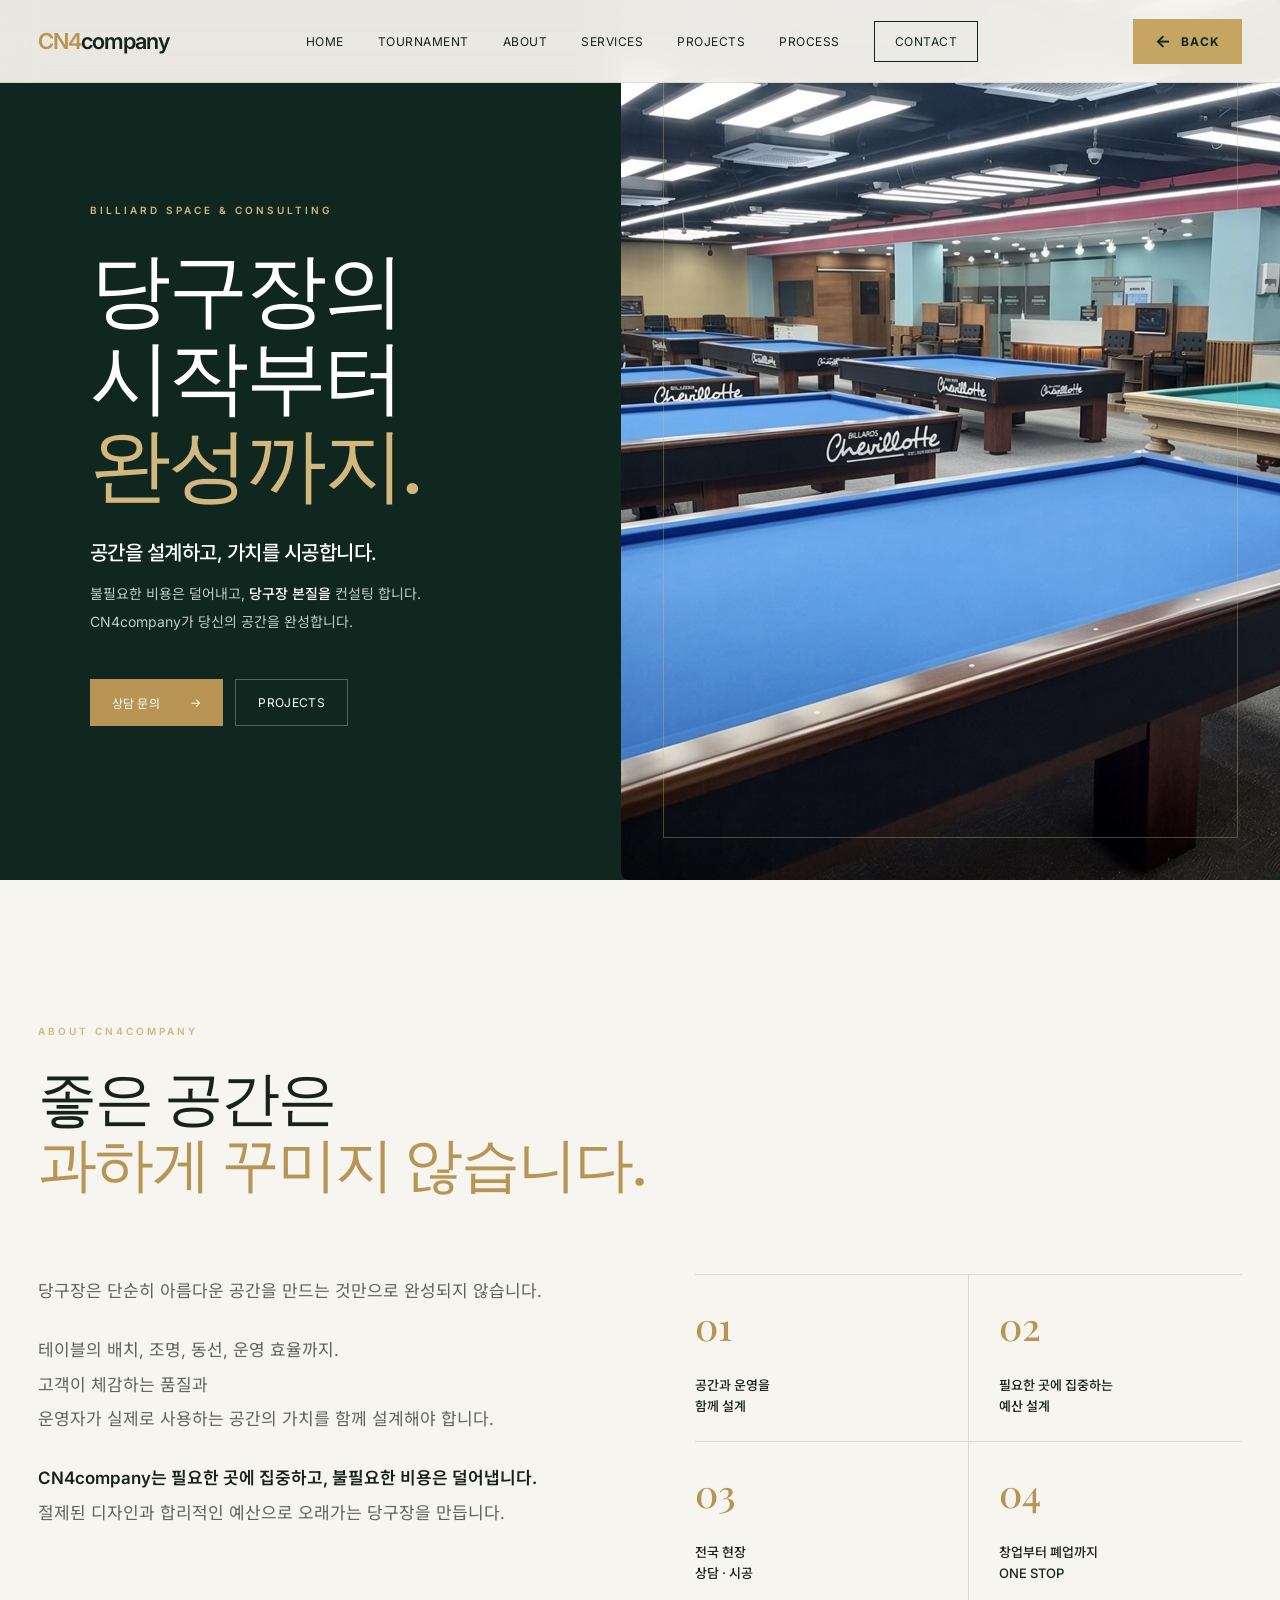
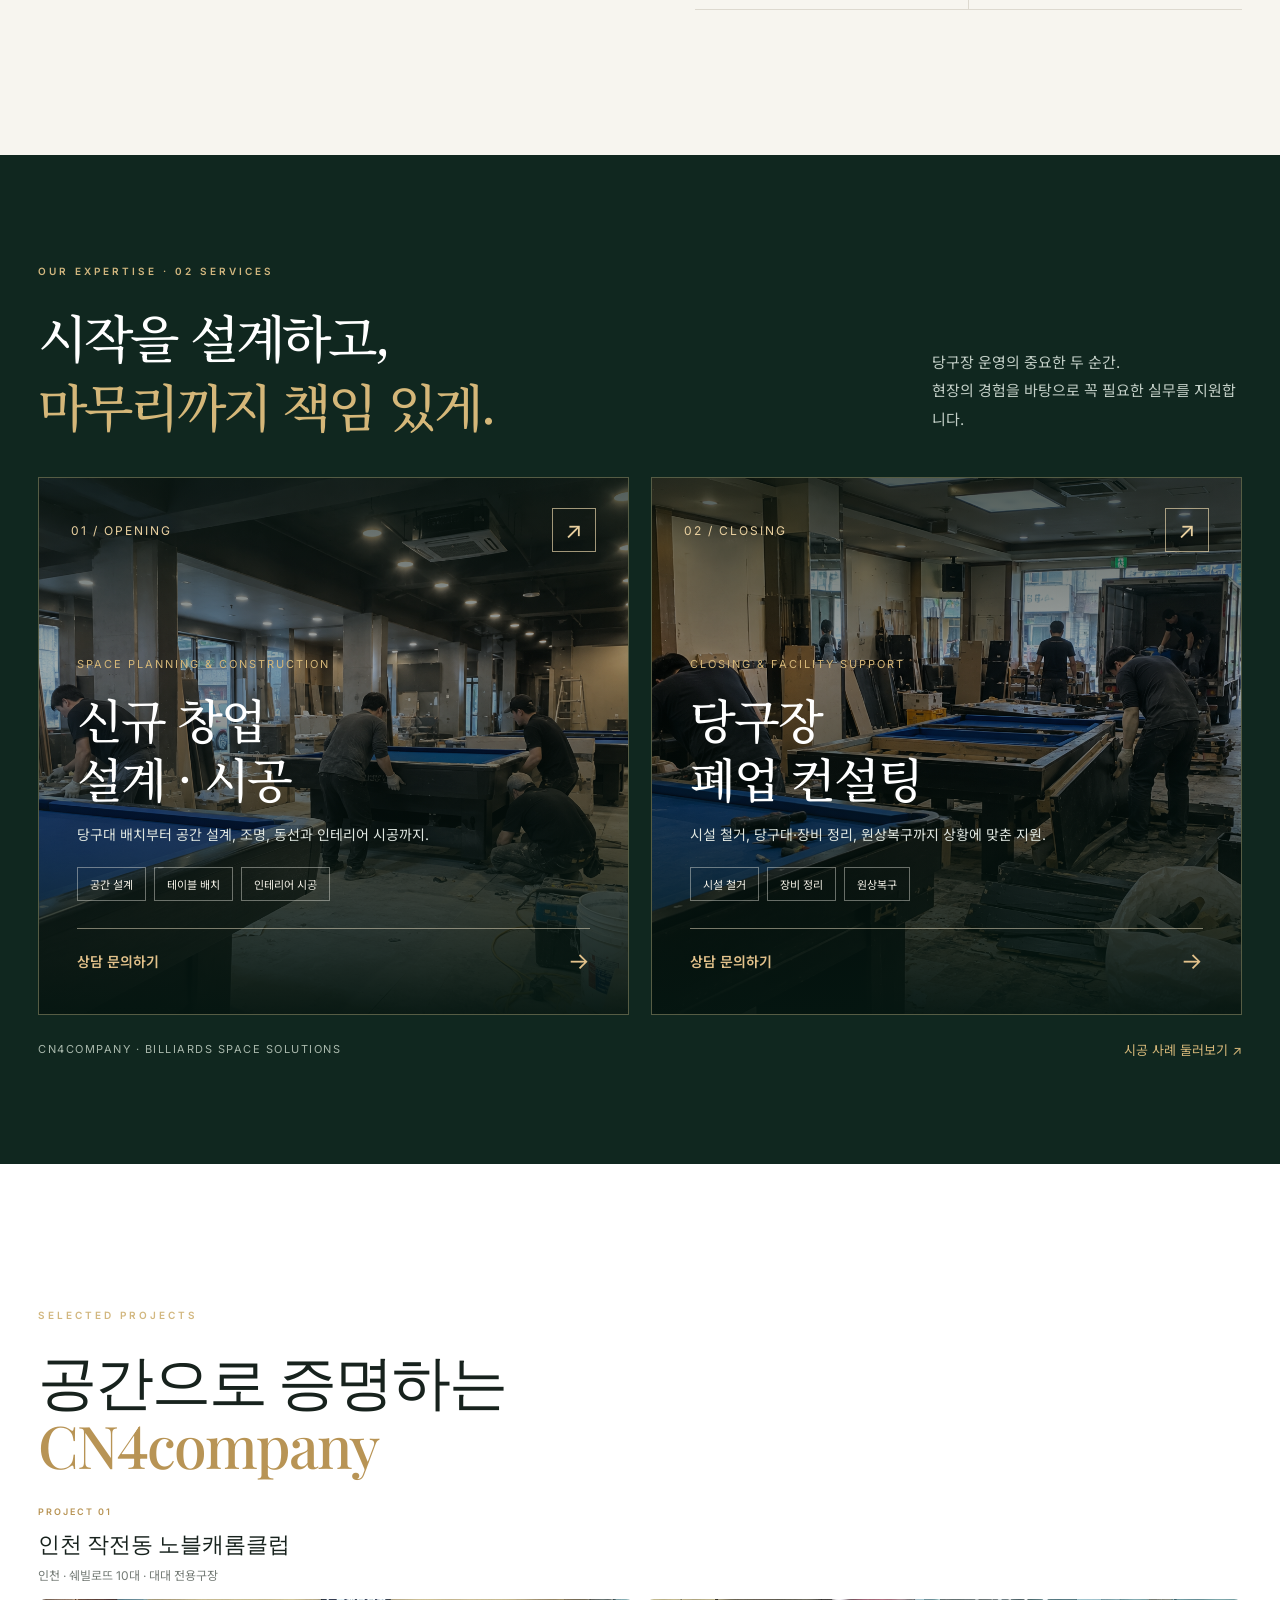
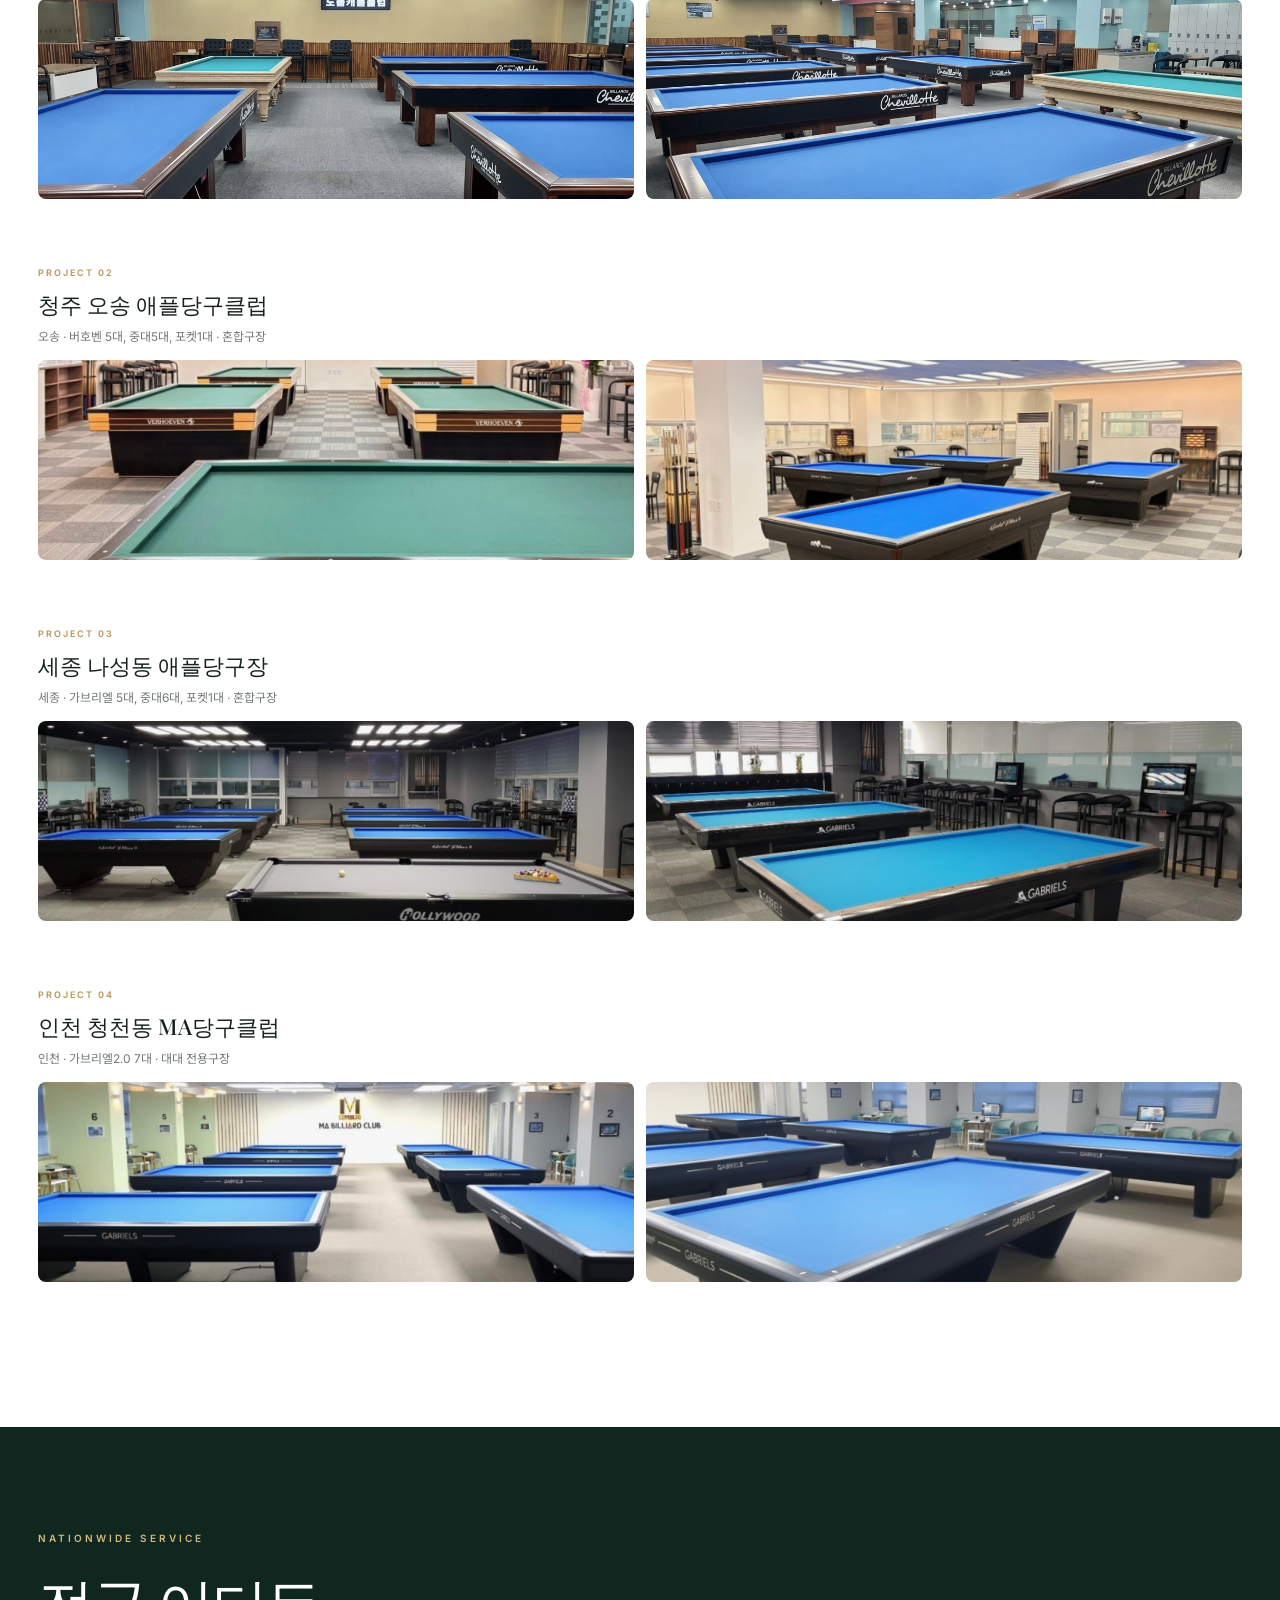
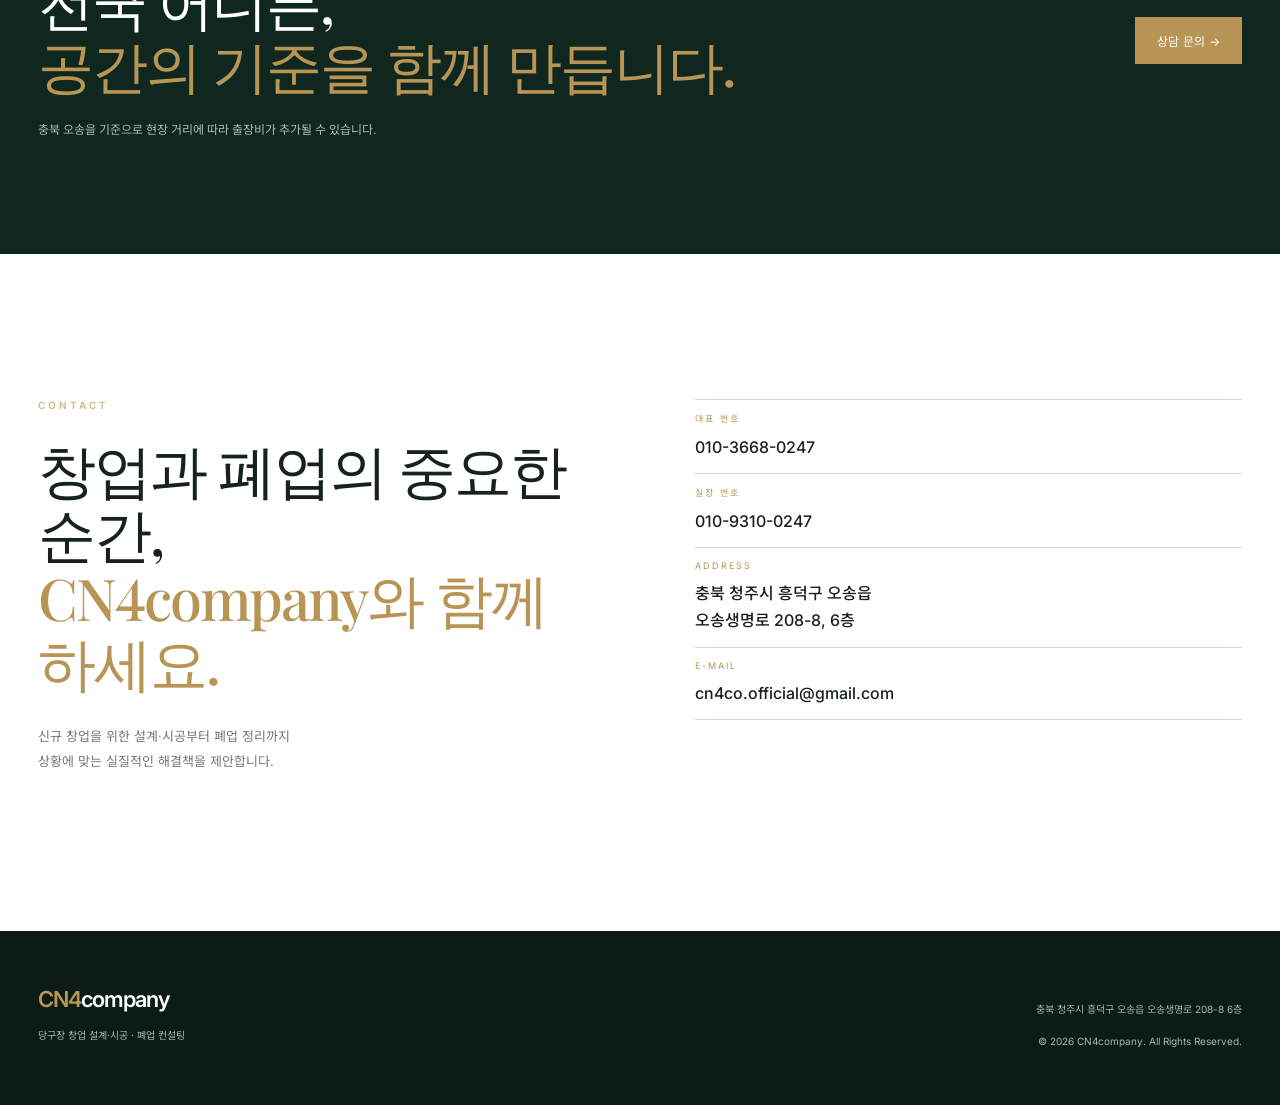
==== commit 175de01a: "Add arrow to BACK buttons" ====
--- a/startup.html
+++ b/startup.html
@@ -4,7 +4,7 @@
 <head>
 <meta charset="utf-8"/><meta content="width=device-width, initial-scale=1.0" name="viewport"/><meta content="#10271f" name="theme-color"/><title>CN4company | 당구장 창업·폐업 컨설팅</title><meta content="당구장 신규 창업 설계·시공과 폐업 정리 전문 컨설팅. CN4company의 공간 솔루션을 만나보세요." name="description"/><meta content="당구장 창업, 당구장 설계, 당구장 시공, 당구장 폐업, 당구장 인테리어, CN4company" name="keywords"/><meta content="website" property="og:type"/><meta content="CN4company | 당구장 창업·폐업 컨설팅" property="og:title"/><meta content="당구장 신규 창업 설계·시공과 폐업 지원 전문 CN4company" property="og:description"/><meta content="https://cn4company.com" property="og:url"/><link href="style.css" rel="stylesheet"/><link href="expansion.css" rel="stylesheet"/><meta content="79d1dc871df807eaf9da4f68a3aed880442866fa" name="naver-site-verification"/>
 </head><body>
-<header class="header"><div class="nav-wrap"><a class="logo" href="index.html"><span>CN4</span>company</a><nav><a href="index.html">HOME</a><a href="tournament.html">TOURNAMENT</a><a href="#about">ABOUT</a><a href="#services">SERVICES</a><a href="#projects">PROJECTS</a><a href="#process">PROCESS</a><a class="nav-cta" href="#contact">CONTACT</a></nav><button aria-label="메뉴" class="menu-btn">☰</button><a aria-label="인트로 페이지로 돌아가기" class="cn4-back-link" href="index.html">BACK</a></div></header>
+<header class="header"><div class="nav-wrap"><a class="logo" href="index.html"><span>CN4</span>company</a><nav><a href="index.html">HOME</a><a href="tournament.html">TOURNAMENT</a><a href="#about">ABOUT</a><a href="#services">SERVICES</a><a href="#projects">PROJECTS</a><a href="#process">PROCESS</a><a class="nav-cta" href="#contact">CONTACT</a></nav><button aria-label="메뉴" class="menu-btn">☰</button><a aria-label="인트로 페이지로 돌아가기" class="cn4-back-link" href="index.html"><span class="cn4-back-arrow" aria-hidden="true">←</span><span>BACK</span></a></div></header>
 <main>
 <section class="hero" id="home"><div class="hero-content"><p class="eyebrow">BILLIARD SPACE &amp; CONSULTING</p><h1>당구장의<br/>시작부터<br/><strong>완성까지.</strong></h1><p class="hero-copy">공간을 설계하고, 가치를 시공합니다.</p><p class="hero-sub">불필요한 비용은 덜어내고, <b>당구장 본질을</b> 컨설팅 합니다.<br/>CN4company가 당신의 공간을 완성합니다.</p><div class="hero-actions"><a class="btn primary" href="#contact">상담 문의 <span>→</span></a><a class="btn ghost" href="#projects">PROJECTS</a></div></div><div class="hero-media"><div class="hero-media"><img alt="메인 대표 이미지" src="images/nobel2.jpg"/></div><small></small></div></section>
 <section class="section about reveal-section" id="about"><div class="section-head"><p class="eyebrow">ABOUT CN4COMPANY</p><h2>좋은 공간은<br/><span>과하게 꾸미지 않습니다.</span></h2></div><div class="about-grid reveal-group"><div class="about-main"><p>당구장은 단순히 아름다운 공간을 만드는 것만으로 완성되지 않습니다.</p><p>테이블의 배치, 조명, 동선, 운영 효율까지. <br/>고객이 체감하는 품질과 <br/>운영자가 실제로 사용하는 공간의 가치를 함께 설계해야 합니다.</p><p><strong>CN4company는 필요한 곳에 집중하고, 불필요한 비용은 덜어냅니다.</strong><br/>절제된 디자인과 합리적인 예산으로 오래가는 당구장을 만듭니다.</p></div><div class="stats"><div><strong>01</strong><span>공간과 운영을<br/>함께 설계</span></div><div><strong>02</strong><span>필요한 곳에 집중하는<br/>예산 설계</span></div><div><strong>03</strong><span>전국 현장<br/>상담 · 시공</span></div><div><strong>04</strong><span>창업부터 폐업까지<br/>ONE STOP</span></div></div></div></section>
--- a/expansion.css
+++ b/expansion.css
@@ -90,3 +90,9 @@
   .header .nav-wrap .cn4-back-link{transition:none}
   .header .nav-wrap .cn4-back-link:hover{transform:none}
 }
+
+/* Directional arrow within gold BACK button */
+.header .nav-wrap .cn4-back-link{gap:9px}
+.header .nav-wrap .cn4-back-arrow{display:inline-block;font-size:17px;line-height:1;transition:transform .28s ease}
+.header .nav-wrap .cn4-back-link:hover .cn4-back-arrow,.header .nav-wrap .cn4-back-link:focus-visible .cn4-back-arrow{transform:translateX(-4px)}
+@media(prefers-reduced-motion:reduce){.header .nav-wrap .cn4-back-arrow{transition:none}.header .nav-wrap .cn4-back-link:hover .cn4-back-arrow{transform:none}}
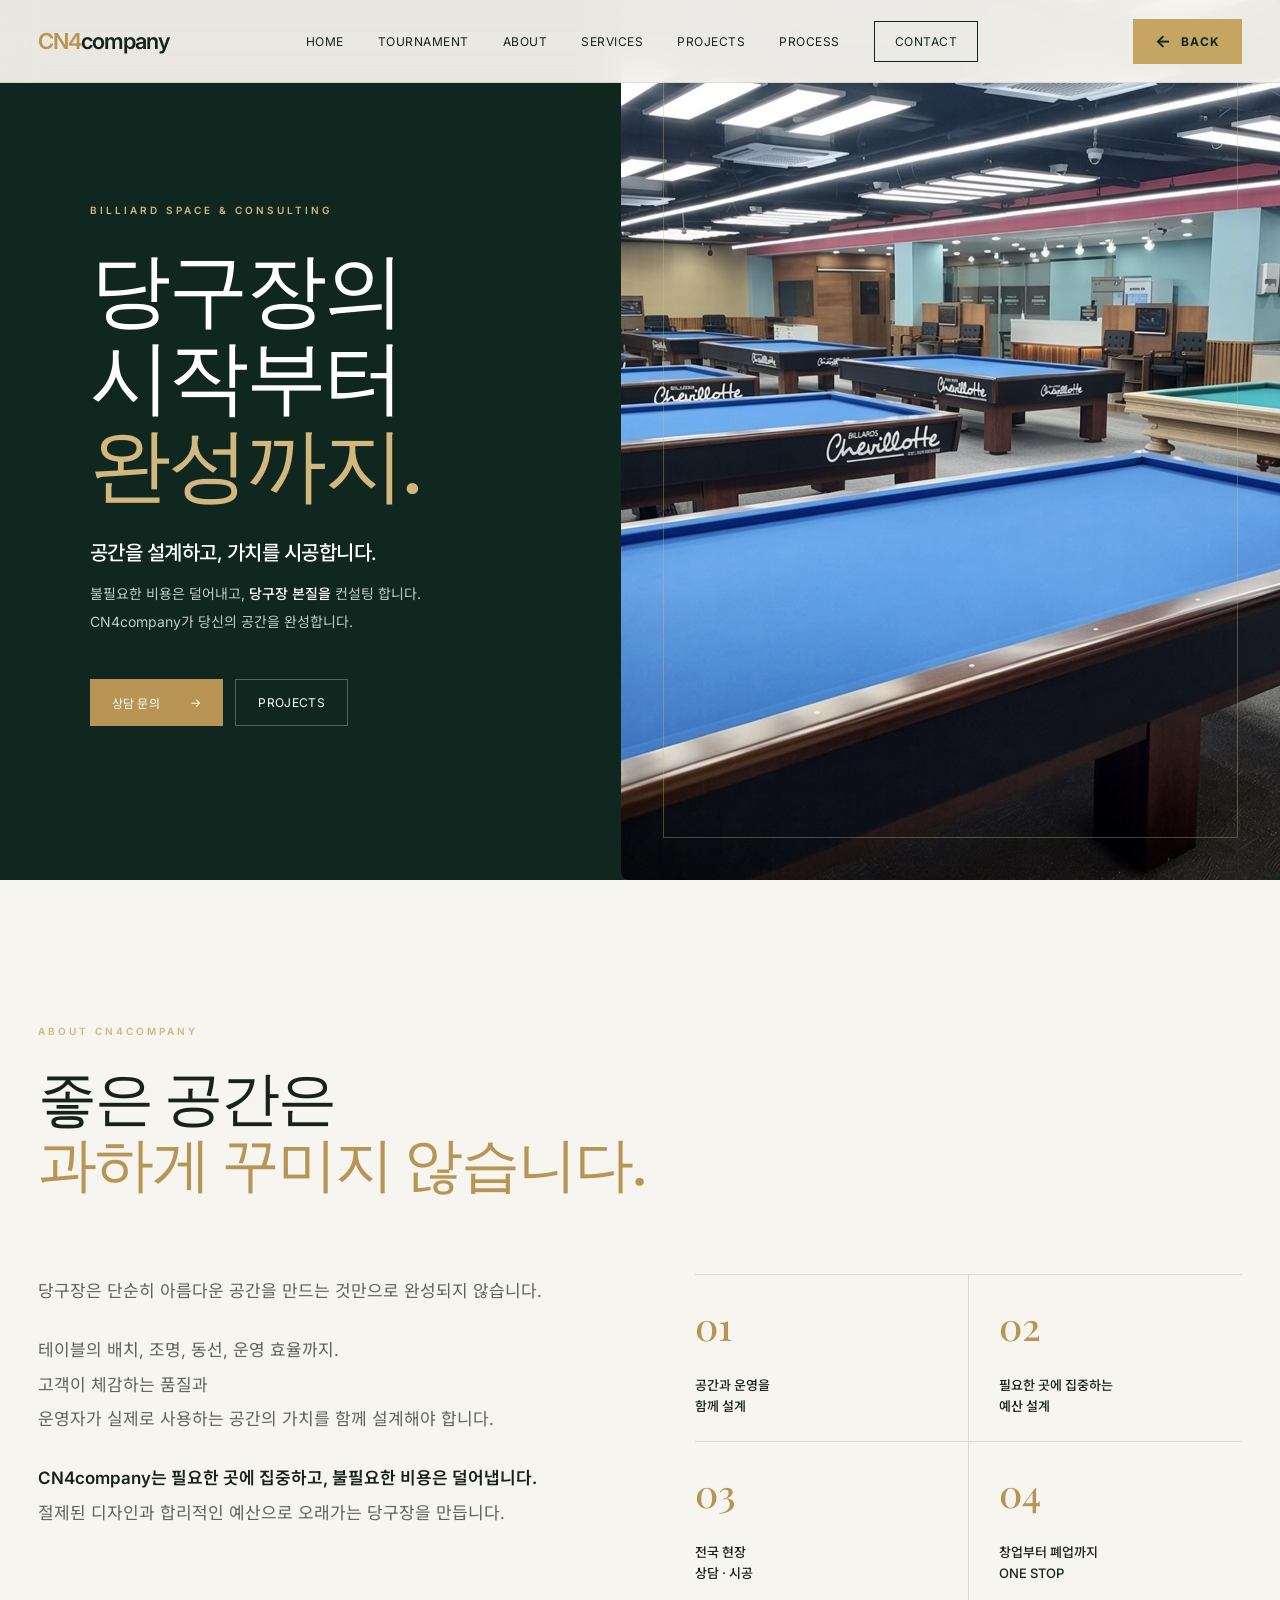
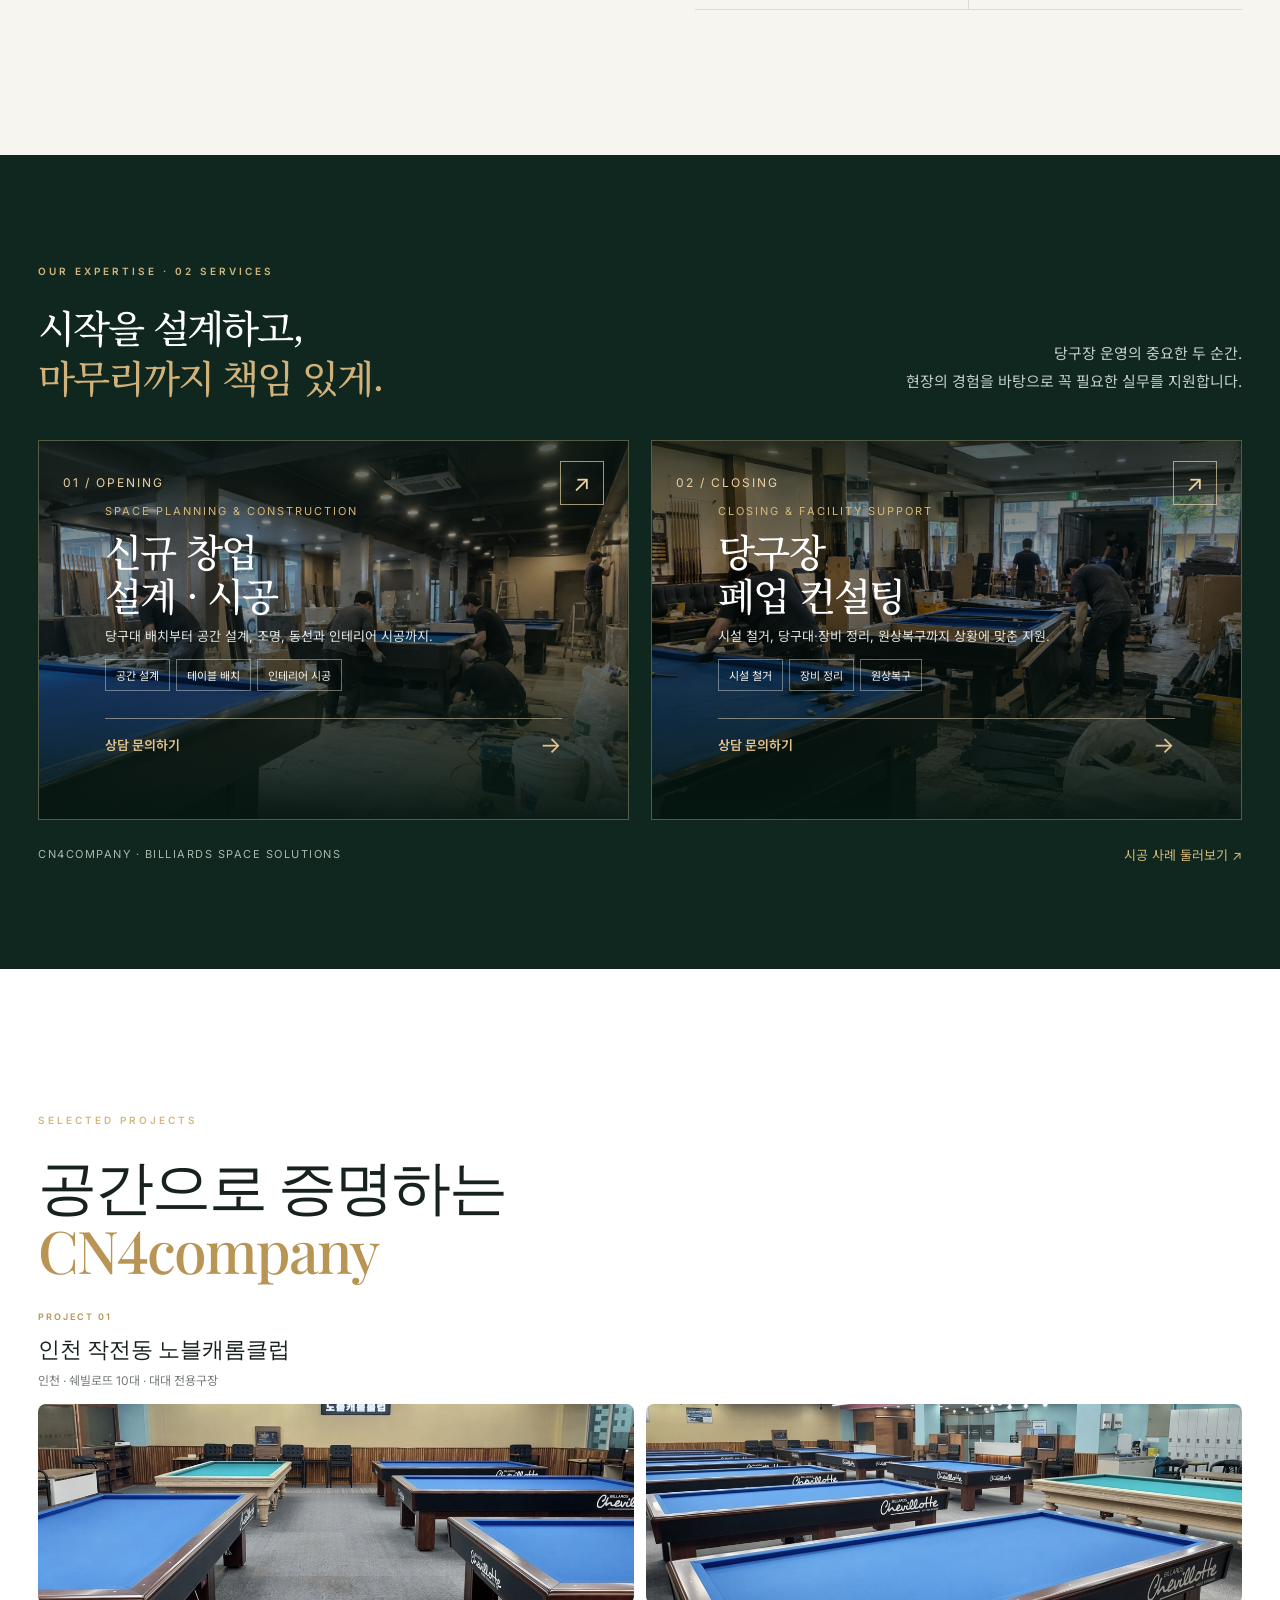
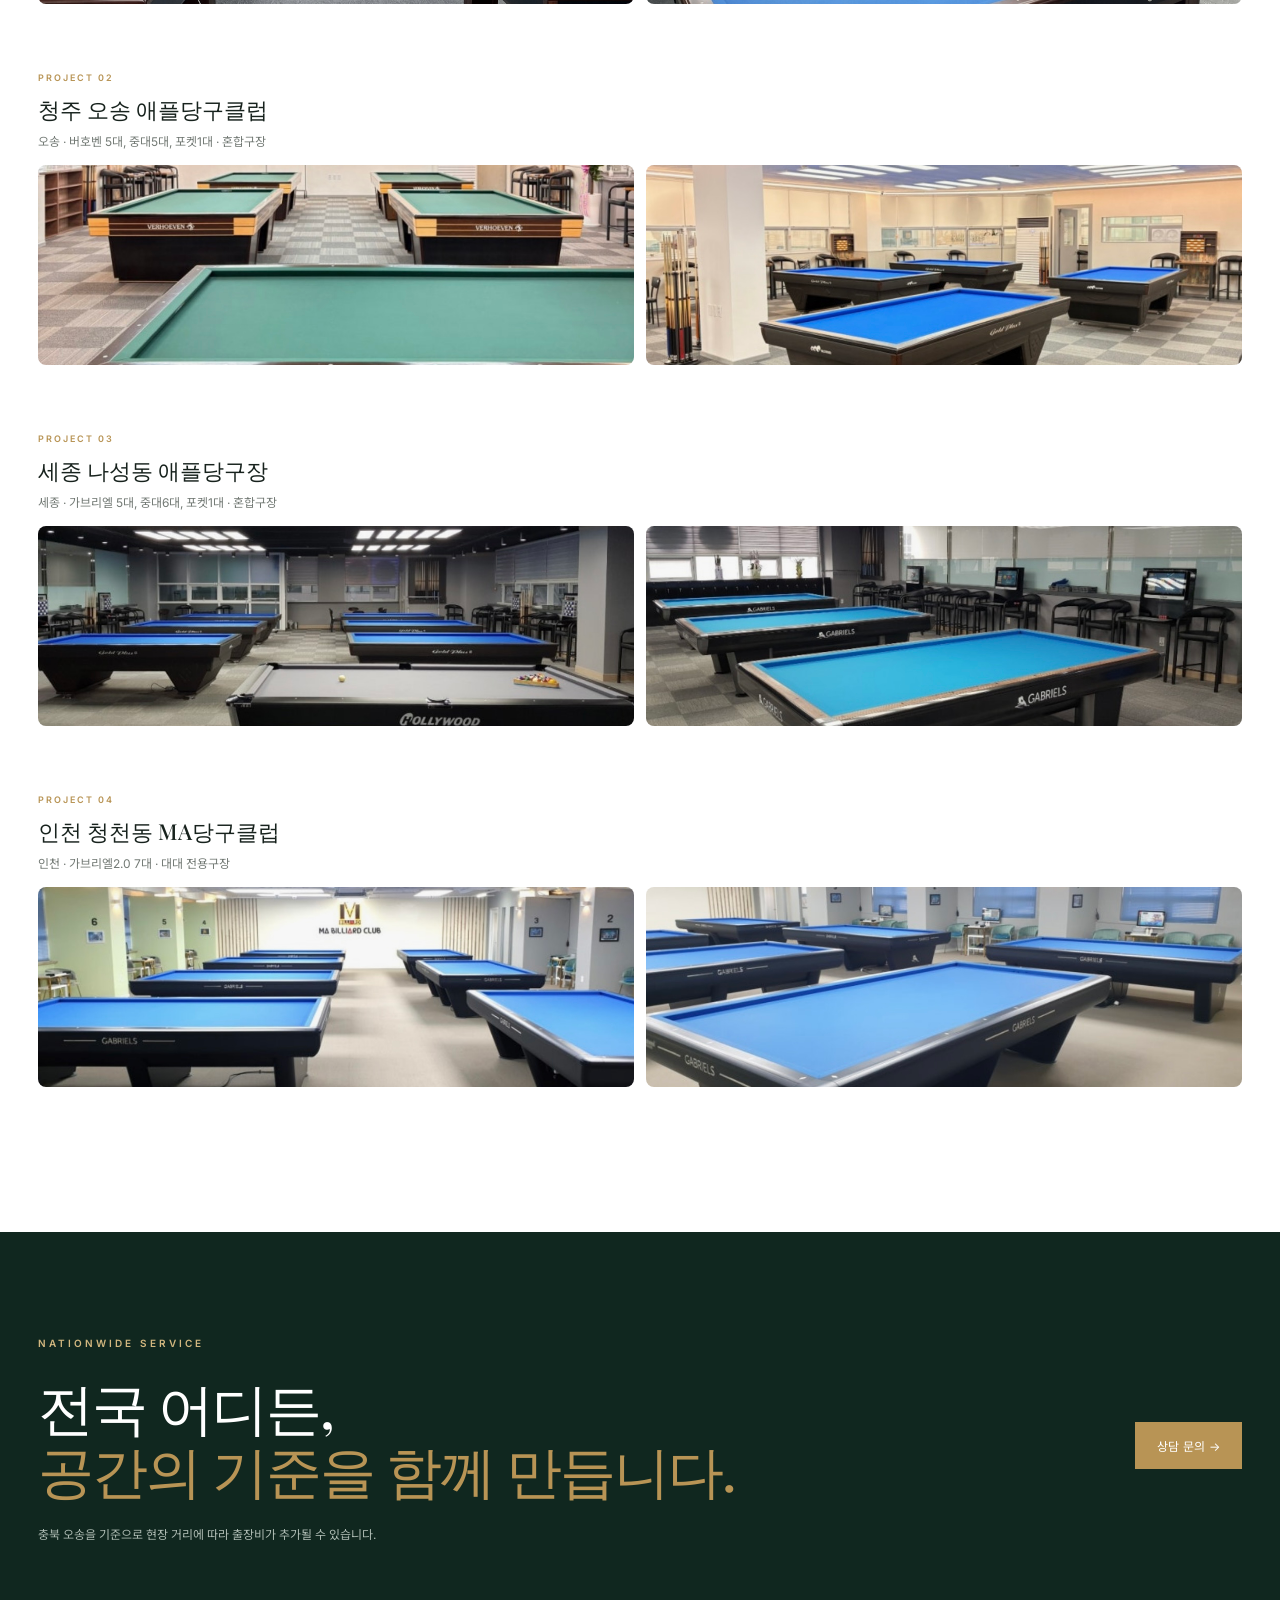
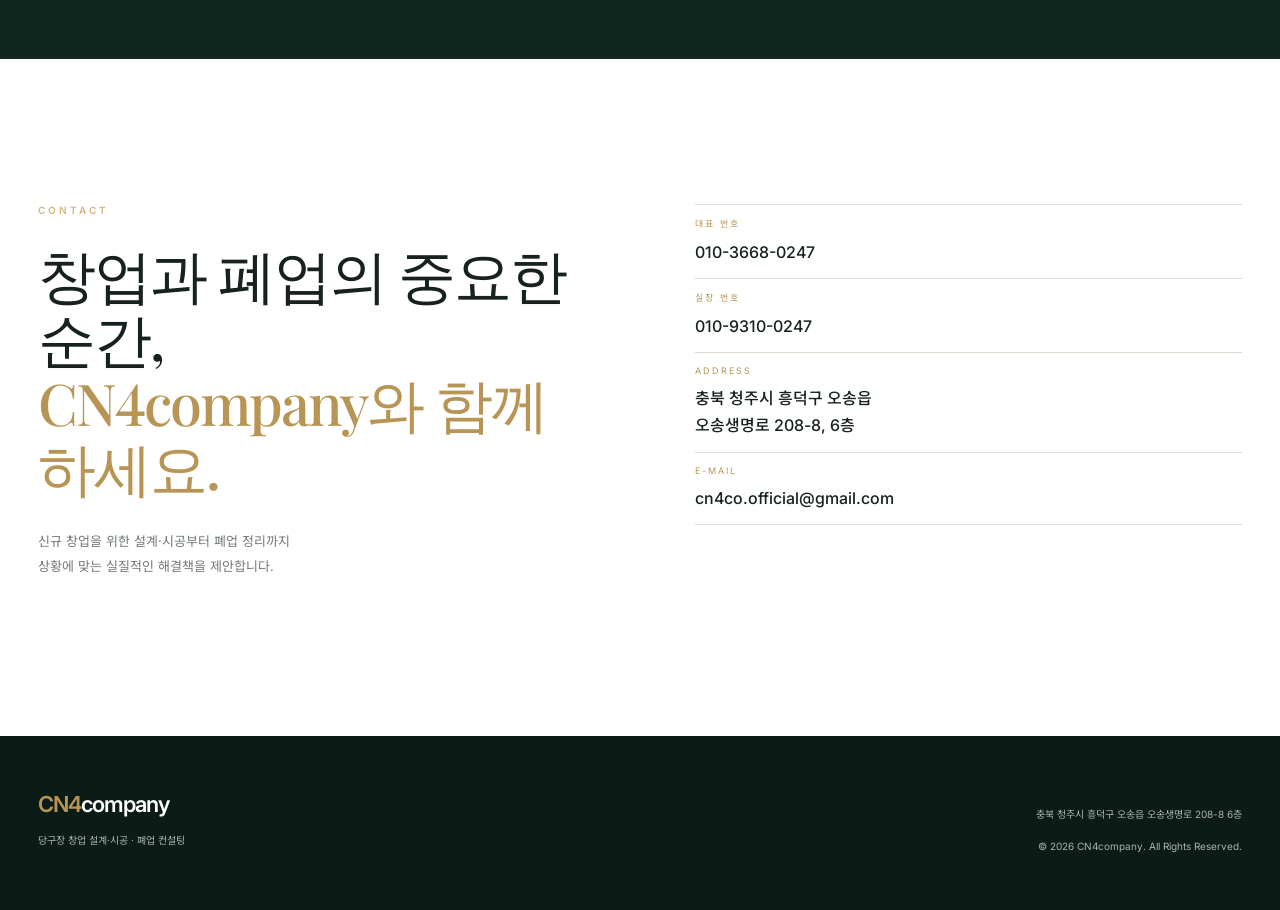
==== commit ffee00a1: "Align premium service heading and description" ====
--- a/startup.html
+++ b/startup.html
@@ -2,14 +2,14 @@
 
 <html lang="ko">
 <head>
-<meta charset="utf-8"/><meta content="width=device-width, initial-scale=1.0" name="viewport"/><meta content="#10271f" name="theme-color"/><title>CN4company | 당구장 창업·폐업 컨설팅</title><meta content="당구장 신규 창업 설계·시공과 폐업 정리 전문 컨설팅. CN4company의 공간 솔루션을 만나보세요." name="description"/><meta content="당구장 창업, 당구장 설계, 당구장 시공, 당구장 폐업, 당구장 인테리어, CN4company" name="keywords"/><meta content="website" property="og:type"/><meta content="CN4company | 당구장 창업·폐업 컨설팅" property="og:title"/><meta content="당구장 신규 창업 설계·시공과 폐업 지원 전문 CN4company" property="og:description"/><meta content="https://cn4company.com" property="og:url"/><link href="style.css" rel="stylesheet"/><link href="expansion.css" rel="stylesheet"/><meta content="79d1dc871df807eaf9da4f68a3aed880442866fa" name="naver-site-verification"/>
+<meta charset="utf-8"/><meta content="width=device-width, initial-scale=1.0" name="viewport"/><meta content="#10271f" name="theme-color"/><title>CN4company | 당구 공간과 대회 운영의 새로운 기준</title><meta content="신규 창업 설계·시공부터 폐업 정리, 당구대회 참가자 모집·기획·운영까지. CN4company가 함께합니다." name="description"/><meta content="당구장 창업, 당구장 설계, 당구장 시공, 당구장 폐업, 당구장 인테리어, CN4company" name="keywords"/><meta content="website" property="og:type"/><meta content="CN4company | 당구장 창업·폐업 컨설팅" property="og:title"/><meta content="당구장 신규 창업 설계·시공과 폐업 지원 전문 CN4company" property="og:description"/><meta content="https://cn4company.com" property="og:url"/><link href="style.css" rel="stylesheet"/><link href="expansion.css" rel="stylesheet"/><meta content="79d1dc871df807eaf9da4f68a3aed880442866fa" name="naver-site-verification"/>
 </head><body>
 <header class="header"><div class="nav-wrap"><a class="logo" href="index.html"><span>CN4</span>company</a><nav><a href="index.html">HOME</a><a href="tournament.html">TOURNAMENT</a><a href="#about">ABOUT</a><a href="#services">SERVICES</a><a href="#projects">PROJECTS</a><a href="#process">PROCESS</a><a class="nav-cta" href="#contact">CONTACT</a></nav><button aria-label="메뉴" class="menu-btn">☰</button><a aria-label="인트로 페이지로 돌아가기" class="cn4-back-link" href="index.html"><span class="cn4-back-arrow" aria-hidden="true">←</span><span>BACK</span></a></div></header>
 <main>
 <section class="hero" id="home"><div class="hero-content"><p class="eyebrow">BILLIARD SPACE &amp; CONSULTING</p><h1>당구장의<br/>시작부터<br/><strong>완성까지.</strong></h1><p class="hero-copy">공간을 설계하고, 가치를 시공합니다.</p><p class="hero-sub">불필요한 비용은 덜어내고, <b>당구장 본질을</b> 컨설팅 합니다.<br/>CN4company가 당신의 공간을 완성합니다.</p><div class="hero-actions"><a class="btn primary" href="#contact">상담 문의 <span>→</span></a><a class="btn ghost" href="#projects">PROJECTS</a></div></div><div class="hero-media"><div class="hero-media"><img alt="메인 대표 이미지" src="images/nobel2.jpg"/></div><small></small></div></section>
 <section class="section about reveal-section" id="about"><div class="section-head"><p class="eyebrow">ABOUT CN4COMPANY</p><h2>좋은 공간은<br/><span>과하게 꾸미지 않습니다.</span></h2></div><div class="about-grid reveal-group"><div class="about-main"><p>당구장은 단순히 아름다운 공간을 만드는 것만으로 완성되지 않습니다.</p><p>테이블의 배치, 조명, 동선, 운영 효율까지. <br/>고객이 체감하는 품질과 <br/>운영자가 실제로 사용하는 공간의 가치를 함께 설계해야 합니다.</p><p><strong>CN4company는 필요한 곳에 집중하고, 불필요한 비용은 덜어냅니다.</strong><br/>절제된 디자인과 합리적인 예산으로 오래가는 당구장을 만듭니다.</p></div><div class="stats"><div><strong>01</strong><span>공간과 운영을<br/>함께 설계</span></div><div><strong>02</strong><span>필요한 곳에 집중하는<br/>예산 설계</span></div><div><strong>03</strong><span>전국 현장<br/>상담 · 시공</span></div><div><strong>04</strong><span>창업부터 폐업까지<br/>ONE STOP</span></div></div></div></section>
 <section class="section services premium-services reveal-section" id="services">
-<div class="premium-services-head"><div><p class="eyebrow">OUR EXPERTISE · 02 SERVICES</p><h2>시작을 설계하고,<br/><span>마무리까지 책임 있게.</span></h2></div><p class="premium-services-lead">당구장 운영의 중요한 두 순간.<br/>현장의 경험을 바탕으로 꼭 필요한 실무를 지원합니다.</p></div>
+<div class="premium-services-head"><div><p class="eyebrow">OUR EXPERTISE · 02 SERVICES</p><h2 class="premium-services-title"><span class="title-white">시작을 설계하고,</span><span class="title-gold">마무리까지 책임 있게.</span></h2></div><p class="premium-services-lead">당구장 운영의 중요한 두 순간.<br/>현장의 경험을 바탕으로 꼭 필요한 실무를 지원합니다.</p></div>
 <div class="premium-service-grid">
 <a aria-label="신규 창업 설계 시공 상담 문의" class="premium-service-card" href="#contact">
 <img alt="당구장 신규 창업 설계·시공 현장 이미지 (AI 생성)" loading="lazy" src="images/startup_construction.png"/>
--- a/expansion.css
+++ b/expansion.css
@@ -96,3 +96,637 @@
 .header .nav-wrap .cn4-back-arrow{display:inline-block;font-size:17px;line-height:1;transition:transform .28s ease}
 .header .nav-wrap .cn4-back-link:hover .cn4-back-arrow,.header .nav-wrap .cn4-back-link:focus-visible .cn4-back-arrow{transform:translateX(-4px)}
 @media(prefers-reduced-motion:reduce){.header .nav-wrap .cn4-back-arrow{transition:none}.header .nav-wrap .cn4-back-link:hover .cn4-back-arrow{transform:none}}
+
+/* Tournament services: clickable cards linking to the contact section */
+body:has(.tournament-hero) .t-service-grid .cn4-service-clickable {
+  display:block; color:inherit; text-decoration:none; cursor:pointer;
+  transition:background-color .3s ease, border-color .3s ease, box-shadow .3s ease, transform .3s ease;
+}
+body:has(.tournament-hero) .t-service-grid .cn4-service-clickable:hover,
+body:has(.tournament-hero) .t-service-grid .cn4-service-clickable:focus-visible {
+  background:#f4eddd; border-color:#c6a563;
+  box-shadow:0 14px 32px rgba(16,39,31,.12); transform:translateY(-5px);
+}
+body:has(.tournament-hero) .t-service-grid .cn4-service-clickable h3 {
+  transition:color .3s ease;
+}
+body:has(.tournament-hero) .t-service-grid .cn4-service-clickable:hover h3,
+body:has(.tournament-hero) .t-service-grid .cn4-service-clickable:focus-visible h3 {color:#a47c37;}
+body:has(.tournament-hero) .t-service-grid .cn4-service-clickable:focus-visible {outline:2px solid #b8924f;outline-offset:3px;}
+html {scroll-behavior:smooth;}
+#contact {scroll-margin-top:110px;}
+@media(prefers-reduced-motion:reduce){
+ html {scroll-behavior:auto;}
+ body:has(.tournament-hero) .t-service-grid .cn4-service-clickable {transition:none;}
+ body:has(.tournament-hero) .t-service-grid .cn4-service-clickable:hover {transform:none;}
+}
+
+/* CN4 Tournament / premium editorial photo showcase */
+body:has(.tournament-hero) .cn4-digital-showcase{padding:0!important;overflow:hidden;background:#10271f}
+.cn4-digital-layout{display:grid;grid-template-columns:minmax(0,1.03fr) minmax(0,.97fr);min-height:690px;max-width:1900px;margin:auto}
+.cn4-digital-content{padding:clamp(65px,7vw,120px) clamp(28px,5.4vw,100px);display:flex;flex-direction:column;justify-content:center;align-items:flex-start}
+.cn4-digital-content h2{margin:18px 0 0;font-size:clamp(34px,4vw,64px);line-height:1.26}
+.cn4-digital-rule{height:1px;width:90px;background:#c5a267;margin:32px 0 8px}
+.cn4-digital-content>p:not(.eyebrow){line-height:2;max-width:660px;color:#d8e0d8}
+.cn4-digital-content .digital-tags{margin:26px 0 30px}
+.cn4-digital-content .digital-tags span{transition:background .25s,border-color .25s;color:#f7f5ef}
+.cn4-digital-content .digital-tags span:hover{background:rgba(197,162,103,.15);border-color:#c5a267}
+.cn4-digital-content small{line-height:1.8}
+.cn4-digital-visual{min-height:620px;position:relative;isolation:isolate;overflow:hidden;background:#17291f}
+.cn4-digital-image-frame,.cn4-digital-image-shade{position:absolute;inset:0}
+.cn4-digital-image-frame img{width:100%;height:100%;object-fit:cover;object-position:center;display:block;transition:transform .9s ease}
+.cn4-digital-visual:hover .cn4-digital-image-frame img{transform:scale(1.045)}
+.cn4-digital-image-shade{background:linear-gradient(180deg,rgba(5,19,15,.35) 0%,transparent 38%,rgba(5,19,15,.12) 52%,rgba(5,19,15,.9) 100%)}
+.cn4-digital-image-top{position:absolute;top:32px;left:34px;right:34px;display:flex;align-items:center;gap:10px;font-size:11px;letter-spacing:2px;color:#fff;font-weight:600}
+.cn4-digital-image-top>span:last-child{margin-left:auto;color:#e5c78d}
+.cn4-digital-dot{height:7px;width:7px;background:#d2b77f;border-radius:50%;box-shadow:0 0 0 5px rgba(210,183,127,.17)}
+.cn4-digital-image-caption{position:absolute;bottom:48px;left:clamp(28px,4vw,65px);right:60px;display:flex;flex-direction:column;gap:17px;color:#fff}
+.cn4-digital-image-caption>span:first-child{color:#d2b77f;letter-spacing:2.2px;font-size:11px}
+.cn4-digital-image-caption strong{font-family:'Noto Serif KR',serif;font-weight:500;font-size:clamp(25px,2.7vw,44px);line-height:1.4;letter-spacing:-1px}
+.cn4-digital-image-line{height:1px;width:100%;background:rgba(210,183,127,.7);margin-top:9px}
+.cn4-digital-corner{position:absolute;right:33px;bottom:46px;color:#d2b77f;font-size:25px}
+@media(max-width:950px){.cn4-digital-layout{grid-template-columns:1fr}.cn4-digital-content{padding:72px 7vw}.cn4-digital-visual{min-height:490px}}
+@media(max-width:600px){.cn4-digital-content{padding:58px 24px}.cn4-digital-visual{min-height:410px}.cn4-digital-image-top{left:20px;right:20px;top:22px;font-size:9px;letter-spacing:1px}.cn4-digital-image-caption{left:24px;bottom:35px;right:48px}.cn4-digital-corner{right:20px;bottom:32px}}
+@media(prefers-reduced-motion:reduce){.cn4-digital-image-frame img{transition:none}}
+
+/* =========================================
+   CN4company 인트로 메인 제목 글꼴 통일
+========================================= */
+
+/* 고급스러운 명조체 불러오기 */
+@import url('https://fonts.googleapis.com/css2?family=Noto+Serif+KR:wght@400;500;600;700&display=swap');
+
+/* 인트로 페이지 큰 제목 */
+.intro-shell h1 {
+    font-family: 'Noto Serif KR', serif !important;
+    font-weight: 600;
+}
+
+/* 금색으로 강조된 문구 */
+.intro-shell h1 em {
+    font-family: 'Noto Serif KR', serif !important;
+    font-weight: 600;
+    font-style: normal;
+}
+
+/* =========================================
+   CN4company 모바일 ABOUT 4분할 디자인
+========================================= */
+
+@media screen and (max-width: 768px) {
+
+    .about .stats {
+        display: grid !important;
+        grid-template-columns: repeat(2, minmax(0, 1fr)) !important;
+        gap: 0 !important;
+        width: 100%;
+    }
+
+    .about .stats > div {
+        display: flex !important;
+        flex-direction: column !important;
+        align-items: flex-start !important;
+        justify-content: space-between !important;
+
+        min-width: 0;
+        min-height: 170px;
+        padding: 22px 14px !important;
+        margin: 0 !important;
+
+        border: none !important;
+        border-top: 1px solid #d8d2c5 !important;
+        border-radius: 0 !important;
+        box-sizing: border-box;
+    }
+
+    /* 왼쪽 두 칸의 세로 구분선 */
+    .about .stats > div:nth-child(odd) {
+        border-right: 1px solid #d8d2c5 !important;
+    }
+
+    /* 위쪽 두 칸의 가로 구분선 */
+    .about .stats > div:nth-child(-n+2) {
+        border-bottom: 1px solid #d8d2c5 !important;
+    }
+
+    /* 숫자 디자인 */
+    .about .stats strong {
+        display: block;
+        font-size: 48px !important;
+        line-height: 1.1;
+        color: #b99753 !important;
+    }
+
+    /* 설명 디자인 */
+    .about .stats span {
+        display: block;
+        font-size: 14px !important;
+        line-height: 1.6 !important;
+        color: #14271f !important;
+        word-break: keep-all;
+    }
+}
+
+/* =========================================
+   모바일 서비스 카드 2열 배치
+   신규 창업 | 폐업 컨설팅
+========================================= */
+
+@media (max-width: 767px) {
+
+    /* 두 카드를 좌우로 나란히 배치 */
+    .premium-service-grid {
+        display: grid !important;
+        grid-template-columns: repeat(2, minmax(0, 1fr)) !important;
+        gap: 10px !important;
+        width: 100% !important;
+    }
+
+    /* 각 카드 크기 */
+    .premium-service-card {
+        min-width: 0 !important;
+        width: 100% !important;
+        min-height: 400px !important;
+        padding: 16px !important;
+        box-sizing: border-box;
+        overflow: hidden;
+    }
+
+    /* 이미지가 카드 전체를 채우도록 */
+    .premium-service-card > img {
+        width: 100%;
+        height: 100%;
+        object-fit: cover;
+    }
+
+    /* 제목 크기 조절 */
+    .premium-service-card h3 {
+        font-size: clamp(22px, 5vw, 30px) !important;
+        line-height: 1.3 !important;
+        word-break: keep-all;
+    }
+
+    /* 영문 소제목 */
+    .premium-service-label {
+        font-size: 9px !important;
+        letter-spacing: 0.04em !important;
+    }
+
+    /* 설명 문구 */
+    .premium-service-card p {
+        font-size: 11px !important;
+        line-height: 1.5 !important;
+    }
+
+    /* 태그 크기 */
+    .premium-service-tags {
+        gap: 4px !important;
+        flex-wrap: wrap;
+    }
+
+    .premium-service-tags span {
+        font-size: 9px !important;
+        padding: 5px 6px !important;
+    }
+
+    /* 문의 버튼 */
+    .premium-service-link {
+        font-size: 11px !important;
+    }
+
+    /* 상단 아이콘 */
+    .premium-service-icon {
+        width: 28px !important;
+        height: 28px !important;
+        font-size: 15px !important;
+    }
+}
+
+/* =========================================
+   당구대회 서비스 카드 모바일 3열 배치
+========================================= */
+
+@media (max-width: 767px) {
+
+    /* 서비스 카드 3개를 가로로 배치 */
+    .tournament-service-grid,
+    .tournament-services-grid {
+        display: grid !important;
+        grid-template-columns: repeat(3, minmax(0, 1fr)) !important;
+        gap: 8px !important;
+        width: 100% !important;
+    }
+
+    /* 각 카드 크기 및 여백 */
+    .tournament-service-grid > *,
+    .tournament-services-grid > * {
+        min-width: 0 !important;
+        width: 100% !important;
+        min-height: 220px !important;
+        padding: 12px 8px !important;
+        box-sizing: border-box;
+    }
+
+    /* 카드 제목 */
+    .tournament-service-grid h3,
+    .tournament-services-grid h3 {
+        font-size: 14px !important;
+        line-height: 1.4 !important;
+        word-break: keep-all;
+    }
+
+    /* 카드 설명 */
+    .tournament-service-grid p,
+    .tournament-services-grid p {
+        font-size: 10px !important;
+        line-height: 1.6 !important;
+        word-break: keep-all;
+    }
+
+    /* 영문 카테고리 */
+    .tournament-service-grid small,
+    .tournament-services-grid small {
+        font-size: 9px !important;
+        letter-spacing: 0 !important;
+    }
+}
+
+/* =========================================
+   CN4company 인트로 모바일 2열 배치
+========================================= */
+
+@media (max-width: 767px) {
+
+    /* 두 카드를 좌우로 배치 */
+    .intro-body .choice-grid {
+        display: grid !important;
+        grid-template-columns: repeat(2, minmax(0, 1fr)) !important;
+        gap: 8px !important;
+        width: 100% !important;
+    }
+
+    /* 카드 크기 */
+    .intro-body .choice-card {
+        width: 100% !important;
+        min-width: 0 !important;
+        min-height: 320px !important;
+        height: auto !important;
+        box-sizing: border-box;
+        overflow: hidden;
+    }
+
+    /* 이미지 */
+    .intro-body .choice-card > img {
+        width: 100% !important;
+        height: 100% !important;
+        object-fit: cover !important;
+    }
+
+    /* 카드 안쪽 글씨 영역 */
+    .intro-body .choice-overlay {
+        padding: 14px 10px !important;
+        box-sizing: border-box;
+    }
+
+    /* 영문 카테고리 */
+    .intro-body .choice-overlay small {
+        font-size: 8px !important;
+        letter-spacing: 0.02em !important;
+        overflow-wrap: anywhere;
+    }
+
+    /* 카드 큰 제목 */
+    .intro-body .choice-overlay h2 {
+        font-size: clamp(17px, 4.5vw, 23px) !important;
+        line-height: 1.35 !important;
+        word-break: keep-all;
+    }
+
+    /* 설명 문구 */
+    .intro-body .choice-overlay p {
+        font-size: 10px !important;
+        line-height: 1.5 !important;
+        word-break: keep-all;
+    }
+
+    /* 자세히 보기 */
+    .intro-body .choice-overlay > span {
+        font-size: 11px !important;
+    }
+}
+
+/* =========================================
+   당구대회 진행 과정 모바일 2 × 2 배치
+========================================= */
+
+@media (max-width: 767px) {
+
+    /* 진행 과정 카드 4개를 2열로 배치 */
+    .tournament-process-grid,
+    .tournament-steps-grid {
+        display: grid !important;
+        grid-template-columns: repeat(2, minmax(0, 1fr)) !important;
+        gap: 12px !important;
+        width: 100% !important;
+    }
+
+    /* 각 단계 카드 */
+    .tournament-process-grid > *,
+    .tournament-steps-grid > * {
+        width: 100% !important;
+        min-width: 0 !important;
+        min-height: 200px !important;
+        padding: 14px 10px !important;
+        box-sizing: border-box;
+    }
+
+    /* 단계 번호 */
+    .tournament-process-grid strong,
+    .tournament-steps-grid strong {
+        font-size: 28px !important;
+        line-height: 1.2 !important;
+    }
+
+    /* 단계 제목 */
+    .tournament-process-grid h3,
+    .tournament-steps-grid h3 {
+        font-size: 15px !important;
+        line-height: 1.4 !important;
+        word-break: keep-all;
+    }
+
+    /* 단계 설명 */
+    .tournament-process-grid p,
+    .tournament-steps-grid p {
+        font-size: 11px !important;
+        line-height: 1.6 !important;
+        word-break: keep-all;
+    }
+}
+
+/* =========================================
+   모바일 인트로 카드 텍스트 높이 통일
+========================================= */
+
+@media (max-width: 767px) {
+
+    /* 두 카드 높이 통일 */
+    .intro-body .choice-grid {
+        align-items: stretch !important;
+    }
+
+    .intro-body .choice-card {
+        height: 420px !important;
+        min-height: 420px !important;
+        position: relative;
+    }
+
+    /* 카드 내부 텍스트를 동일한 구조로 정렬 */
+    .intro-body .choice-overlay {
+        position: absolute !important;
+        inset: 0 !important;
+
+        display: grid !important;
+
+        grid-template-rows:
+            34px
+            78px
+            minmax(65px, auto)
+            1fr;
+
+        align-content: end !important;
+
+        padding: 18px 12px !important;
+        box-sizing: border-box;
+    }
+
+    /* 영문 카테고리 */
+    .intro-body .choice-overlay small {
+        align-self: end !important;
+        margin: 0 !important;
+        font-size: 8px !important;
+        line-height: 1.4 !important;
+    }
+
+    /* 큰 제목 */
+    .intro-body .choice-overlay h2 {
+        align-self: center !important;
+        margin: 0 !important;
+
+        font-size: clamp(16px, 4vw, 23px) !important;
+        line-height: 1.35 !important;
+        word-break: keep-all;
+    }
+
+    /* 설명 문구 */
+    .intro-body .choice-overlay p {
+        align-self: start !important;
+        margin: 0 !important;
+
+        font-size: 10px !important;
+        line-height: 1.6 !important;
+        word-break: keep-all;
+    }
+
+    /* 자세히 보기 */
+    .intro-body .choice-overlay > span {
+        align-self: end !important;
+        margin: 0 !important;
+
+        font-size: 12px !important;
+    }
+}
+
+/* CN4 Tournament: 모바일 대회 진행 과정 2 × 2 (실제 HTML 클래스 적용) */
+@media screen and (max-width: 767px) {
+  body:has(.tournament-hero) #workflow .workflow-grid {
+    display: grid !important;
+    grid-template-columns: repeat(2, minmax(0, 1fr)) !important;
+    gap: 12px !important;
+    width: 100% !important;
+  }
+  body:has(.tournament-hero) #workflow .workflow-grid > div {
+    min-width: 0 !important;
+    padding: 16px 9px !important;
+    margin: 0 !important;
+    border-top: 1px solid #b89455;
+  }
+  body:has(.tournament-hero) #workflow .workflow-grid b {
+    font-size: 26px !important;
+    line-height: 1.2;
+  }
+  body:has(.tournament-hero) #workflow .workflow-grid h3 {
+    margin: 15px 0 10px !important;
+    font-size: clamp(14px, 3.6vw, 18px) !important;
+    line-height: 1.4 !important;
+    word-break: keep-all;
+  }
+  body:has(.tournament-hero) #workflow .workflow-grid p {
+    font-size: 11px !important;
+    line-height: 1.65 !important;
+    overflow-wrap: anywhere;
+  }
+  body:has(.tournament-hero) #workflow .workflow-grid p br {
+    display: none;
+  }
+}
+
+
+/* CN4 모바일: 서비스 3개 카드를 세로로 간결하게 표시 */
+@media screen and (max-width: 767px) {
+  body:has(.tournament-hero) #services.section {
+    padding-top: 42px !important;
+    padding-bottom: 42px !important;
+  }
+  body:has(.tournament-hero) #services .section-head {
+    margin-bottom: 22px !important;
+  }
+  body:has(.tournament-hero) #services .section-head .eyebrow {
+    margin-bottom: 12px !important;
+  }
+  body:has(.tournament-hero) #services .t-service-grid {
+    display: grid !important;
+    grid-template-columns: minmax(0, 1fr) !important;
+    gap: 9px !important;
+    margin-top: 18px !important;
+  }
+  body:has(.tournament-hero) #services .t-service {
+    display: flex !important;
+    flex-direction: column !important;
+    justify-content: center !important;
+    min-height: 0 !important;
+    height: auto !important;
+    padding: 17px 18px !important;
+  }
+  body:has(.tournament-hero) #services .t-service > span {
+    font-size: 10px !important;
+    line-height: 1.3 !important;
+    letter-spacing: .08em !important;
+  }
+  body:has(.tournament-hero) #services .t-service h3 {
+    margin: 7px 0 5px !important;
+    font-size: 18px !important;
+    line-height: 1.35 !important;
+  }
+  body:has(.tournament-hero) #services .t-service p {
+    margin: 0 !important;
+    font-size: 12px !important;
+    line-height: 1.5 !important;
+    overflow-wrap: anywhere;
+  }
+  body:has(.tournament-hero) #services .t-service p br {
+    display: none;
+  }
+}
+
+/* =========================================
+   창업·폐업 컨설팅 카드 높이 40% 축소
+   PC 화면에만 적용
+========================================= */
+
+@media (min-width: 768px) {
+
+    /* 카드 2개의 높이 축소 */
+    .premium-service-grid .premium-service-card {
+        height: 380px !important;
+        min-height: 0 !important;
+        box-sizing: border-box;
+    }
+
+    /* 카드 내부 상단 */
+    .premium-service-top {
+        top: 20px !important;
+        left: 24px !important;
+        right: 24px !important;
+    }
+
+    /* 카드 내부 하단 콘텐츠 */
+    .premium-service-bottom {
+        padding: 22px 28px !important;
+    }
+
+    /* 큰 제목 */
+    .premium-service-bottom h3 {
+        font-size: clamp(30px, 3vw, 45px) !important;
+        line-height: 1.15 !important;
+        margin: 10px 0 !important;
+    }
+
+    /* 설명 문구 */
+    .premium-service-bottom p {
+        font-size: 13px !important;
+        line-height: 1.5 !important;
+        margin-bottom: 12px !important;
+    }
+
+    /* 태그 간격 */
+    .premium-service-tags {
+        gap: 6px !important;
+        margin-bottom: 12px !important;
+    }
+
+    .premium-service-tags span {
+        padding: 7px 10px !important;
+        font-size: 11px !important;
+    }
+
+    /* 상담 문의하기 */
+    .premium-service-link {
+        padding-top: 12px !important;
+        font-size: 13px !important;
+    }
+}
+
+/* 서비스 소개 설명 문구 위치 조정 */
+@media (min-width: 768px) {
+    .premium-services-lead {
+        position: relative;
+        left: 35px;
+        width: calc(100% + 35px);
+        max-width: none;
+        word-break: keep-all;
+    }
+}
+
+/* 제목 2줄 고정 및 오른쪽 설명 정렬 */
+.premium-services-title .title-white,
+.premium-services-title .title-gold {
+    display: block;
+}
+
+.premium-services-title .title-white {
+    color: #ffffff;
+}
+
+.premium-services-title .title-gold {
+    color: #d1b27a;
+}
+
+@media (min-width: 768px) {
+    .premium-services-head {
+        display: flex !important;
+        justify-content: space-between !important;
+        align-items: flex-end !important;
+        gap: 20px !important;
+    }
+
+    .premium-services-title {
+        font-size: clamp(25px, 3vw, 46px) !important;
+        line-height: 1.3 !important;
+    }
+
+    .premium-services-title .title-white,
+    .premium-services-title .title-gold {
+        white-space: nowrap;
+    }
+
+    .premium-services-lead {
+        position: static !important;
+        left: auto !important;
+        width: auto !important;
+        max-width: none !important;
+        margin-left: auto !important;
+        text-align: right !important;
+        word-break: keep-all;
+    }
+}
